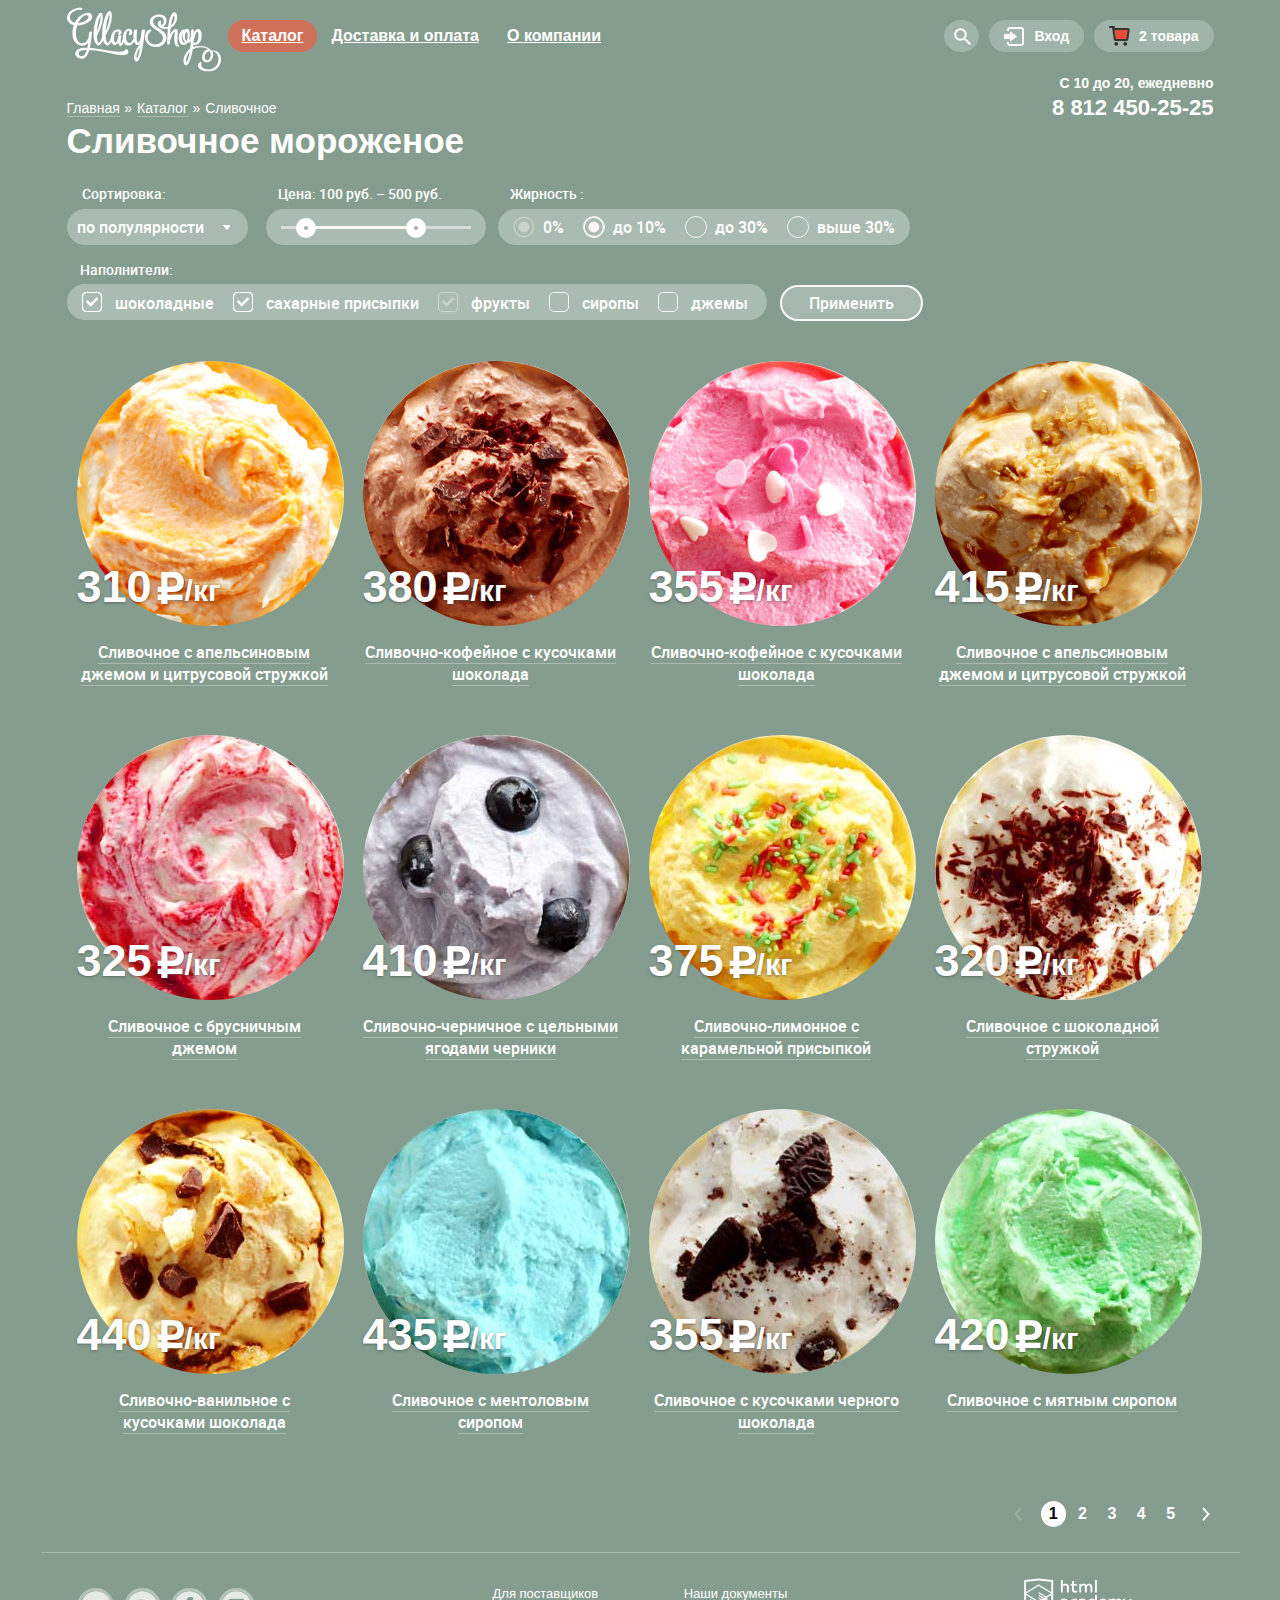
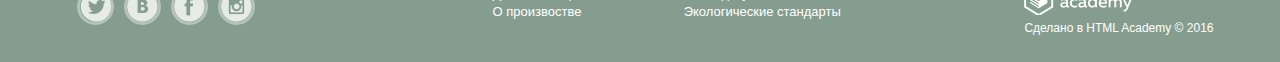
==== catalog.html @ aba74240 "123" ====
<!DOCTYPE html>
<html lang="ru">

<head>
    <meta charset="UTF-8">
    <title>Gllacy-catalog</title>
    <link rel="stylesheet" href="css/fonts.css">
    <link rel="stylesheet" href="css/normalize.css">
    <link href="css/style.css" rel="stylesheet">
</head>

<body class="inner-page">
    <header class="header-top">
        <div class="container clearfix">
            <nav class="navigation">
                <a href="index.html" class="nav-logo
"><img class="logo-img" src="img/main-logo.svg" width="160" height="55" alt="Лого"></a>
                <ul class="menu">
                    <li class="menu-item active"><a>Каталог</a>
                        <ul class="sub-menu">
                            <li><a href="#">Новинки</a></li>
                            <li class="creamy-active"><a href="#">Сливочное</a></li>
                            <li><a href="#">Щербеты</a></li>
                            <li><a href="#">Фруктовый лед</a></li>
                            <li><a href="#">Мелорин</a></li>
                        </ul>
                    </li>
                    <li class="menu-item"><a href="#">Доставка и оплата</a></li>
                    <li class="menu-item"><a href="#">О компании</a></li>
                </ul>
            </nav>
            <div class="site-actions">
                <div class="search">
                    <a href="#"></a>
                    <div class="search-wrapper">
                        <form action="#" method="post">
                            <input type="search" name="search" placeholder="Что ищем?">
                        </form>
                    </div>
                </div>
                <div class="user-block">
                    <a href="#">Вход</a>
                    <div class="user-wrapper clearfix">
                        <form action="#" method="post">
                            <input type="email" name="email" placeholder="Электронная почта">
                            <input type="password" name="password" placeholder="Пароль">
                            <button type="submit" class="btn btn-user">Войти</button>
                            <ul class="user-items">
                                <li class="user-item"><a href="#">Забыли пароль?</a></li>
                                <li class="user-item"><a href="#">Новая регистрация</a></li>
                            </ul>
                        </form>
                    </div>
                </div>
                <div class="basket">
                    <a href="#">2 товара</a>
                    <div class="basket-form clearfix">
                        <div class="basket-form-top">
                            <table>
                                <tr>
                                    <td class="column-close close-icon">
                                        <a href="#">
                                        </a>
                                    </td>
                                    <td class="column-img">
                                        <img src="img/mini-pic-ice-1.png" width="33" height="33" alt="Здесь фото товара">
                                    </td>
                                    <td class="column-text">
                                        Пломбир с апельсиновым джемом
                                    </td>
                                    <td class="column-weight">
                                        1,5 кг х <span>200 руб.</span>
                                    </td>
                                    <td class="column-price">
                                        300
                                    </td>
                                </tr>
                                <tr>
                                    <td class="column-close close-icon-strawberry">
                                        <a href="# "></a>
                                    </td>
                                    <td class="column-img column-img-strawberry ">
                                        <img src="img/mini-pic-ice-2.png " width="33 " height="33 " alt="Здесь фото товара ">
                                    </td>
                                    <td class="column-text column-text-strawberry ">
                                        Клубничный пломбир с присыпкой
                                        <br>из белого шоколада
                                    </td>
                                    <td class="column-weight column-weight-strawberry ">
                                        1,5 кг х <span>300 руб.</span>
                                    </td>
                                    <td class="column-price column-price-strawberry ">
                                        450
                                    </td>
                                </tr>
                            </table>
                        </div>
                        <div class="basket-form-bottom ">
                            <div class="basket-form-sum">Итого: 750 руб.</div>
                            <a class="btn btn-basket " href="# ">Оформить заказ</a>
                        </div>
                    </div>
                </div>
            </div>
        </div>
    </header>
    <div class="header-bottom ">
        <div class="container clearfix ">
            <div class="site-info ">
                <div class="work-time ">С 10 до 20, ежедневно</div>
                <div class="phone ">8 812 450-25-25</div>
            </div>
            <ul class="breadcrumbs ">
                <li><a href="index.html">Главная</a></li>
                <li><a href="# ">Каталог</a></li>
                <li class="active ">Сливочное</li>
            </ul>
        </div>
    </div>
    <main class="container clearfix">
        <div class="page-title">
            <h1>Сливочное мороженое</h1>
        </div>
        <div class="filters">
            <form action="# " method="post" class="clearfix">
                <div class="form-top">
                    <div class="select">
                        <div class="select-title">Сортировка:</div>
                        <br/>
                        <select id="select">
                            <option value="popular">по полулярности</option>
                            <option value="cheap">сначала недорогие</option>
                            <option value="expensive">сначала дорогие</option>
                            <option value="fatness">по жирности</option>
                        </select>
                    </div>
                    <div class="range">
                        <div class="range-title">Цена: 100 руб. – 500 руб.</div>
                        <div class="range-filter">
                            <div class="range-controls">
                                <div class="scale">
                                    <div style="margin-left:25px;width:117px; " class="bar"></div>
                                </div>
                                <div class="toggle min-toggle"></div>
                                <div class="toggle max-toggle"></div>
                            </div>
                        </div>
                    </div>
                    <div class="radio">
                        <div class="radio-title">Жирность :</div>
                        <ul class="radio-items">
                            <li>
                                <input type="radio" id="0" name="filter" disabled>
                                <label for="0">0%</label>
                            </li>
                            <li>
                                <input type="radio" id="10" name="filter" checked>
                                <label for="10">до 10%</label>
                            </li>
                            <li>
                                <input type="radio" id="30" name="filter">
                                <label for="30">до 30%</label>
                            </li>
                            <li>
                                <input type="radio" id="more" name="filter">
                                <label for="more">выше 30%</label>
                            </li>
                        </ul>
                    </div>
                </div>
                <div class="form-bottom">
                    <div class="checkbox">
                        <div class="checkbox-title">Наполнители:</div>
                        <ul class="checkbox-items">
                            <li>
                                <input type="checkbox" id="chock" checked>
                                <label for="chock"> шоколадные</label>
                            </li>
                            <li>
                                <input type="checkbox" id="sugar" checked>
                                <label for="sugar">сахарные присыпки</label>
                            </li>
                            <li>
                                <input type="checkbox" id="fruit" disabled>
                                <label for="fruit">фрукты</label>
                            </li>
                            <li>
                                <input type="checkbox" id="syrups">
                                <label for="syrups">сиропы</label>
                            </li>
                            <li>
                                <input type="checkbox" id="jam">
                                <label for="jam">джемы</label>
                            </li>
                        </ul>
                    </div>
                    <div class="button ">
                        <button class="btn btn-new " type="submit " value="Применить ">Применить</button>
                    </div>
                </div>
            </form>
        </div>
        <section class="products clearfix ">
            <article class="products-item ">
                <div class="product-img ">
                    <a href="# " class="product-link "><img src="img/orange-cream.jpg " width="267 " height="267 " alt="Картинка товара "></a>
                </div>
                <div class="product-price ">
                    310<span class="product-icon "></span><span class="weight ">/кг</span>
                </div>
                <div class="product-title ">
                    <a href="# " class="product-title-link ">Сливочное с апельсиновым джемом и цитрусовой стружкой</a>
                </div>
                <div class="product-btn ">
                    <a class="btn btn-view " href="# ">Быстрый просмотр</a>
                </div>
            </article>
            <article class="products-item ">
                <div class="product-img ">
                    <a href="# " class="product-link "><img src="img/coffee-cream.jpg " width="267 " height="267 " alt="Картинка товара "></a>
                </div>
                <div class="product-price ">
                    380<span class="product-icon "></span><span class="weight ">/кг</span>
                </div>
                <div class="product-title ">
                    <a href="# " class="product-title-link ">Сливочно-кофейное с кусочками шоколада</a>
                </div>
                <div class="product-btn ">
                    <a class="btn btn-view " href="# ">Быстрый просмотр</a>
                </div>
            </article>
            <article class="products-item ">
                <div class="product-img ">
                    <a href="# " class="product-link "><img src="img/strawberry-сream.jpg " width="267 " height="267 " alt="Картинка товара "></a>
                </div>
                <div class="product-price ">
                    355<span class="product-icon "></span><span class="weight ">/кг</span>
                </div>
                <div class="product-title ">
                    <a href="# " class="product-title-link ">Сливочно-кофейное с кусочками шоколада</a>
                </div>
                <div class="product-btn ">
                    <a class="btn btn-view " href="# ">Быстрый просмотр</a>
                </div>
            </article>
            <article class="products-item ">
                <div class="product-img ">
                    <a href="# " class="product-link "><img src="img/caramel-cream.jpg " width="267 " height="267 " alt="Картинка товара "></a>
                </div>
                <div class="product-price ">
                    415<span class="product-icon "></span><span class="weight ">/кг</span>
                </div>
                <div class="product-title ">
                    <a href="# " class="product-title-link ">Сливочное с апельсиновым джемом и цитрусовой стружкой</a>
                </div>
                <div class="product-btn ">
                    <a class="btn btn-view " href="# ">Быстрый просмотр</a>
                </div>
            </article>
            <article class="products-item ">
                <div class="product-img ">
                    <a href="# " class="product-link "><img src="img/jam-cream.jpg " width="267 " height="267 " alt="Картинка товара "></a>
                </div>
                <div class="product-price ">
                    325<span class="product-icon "></span><span class="weight ">/кг</span>
                </div>
                <div class="product-title ">
                    <a href="# " class="product-title-link ">Сливочное с брусничным джемом</a>
                </div>
                <div class="product-btn ">
                    <a class="btn btn-view " href="# ">Быстрый просмотр</a>
                </div>
            </article>
            <article class="products-item ">
                <div class="product-img ">
                    <a href="# " class="product-link "><img src="img/bilberry-cream.jpg " width="267 " height="267 " alt="Картинка товара "></a>
                </div>
                <div class="product-price ">
                    410<span class="product-icon "></span><span class="weight ">/кг</span>
                </div>
                <div class="product-title ">
                    <a href="# " class="product-title-link ">Сливочно-черничное с цельными ягодами черники</a>
                </div>
                <div class="product-btn ">
                    <a class="btn btn-view " href="# ">Быстрый просмотр</a>
                </div>
            </article>
            <article class="products-item ">
                <div class="product-img ">
                    <a href="# " class="product-link "><img src="img/lemon-cream.jpg " width="267 " height="267 " alt="Картинка товара "></a>
                </div>
                <div class="product-price ">
                    375<span class="product-icon "></span><span class="weight ">/кг</span>
                </div>
                <div class="product-title ">
                    <a href="# " class="product-title-link ">Сливочно-лимонное с карамельной присыпкой</a>
                </div>
                <div class="product-btn ">
                    <a class="btn btn-view " href="# ">Быстрый просмотр</a>
                </div>
            </article>
            <article class="products-item ">
                <div class="product-img ">
                    <a href="# " class="product-link "><img src="img/chocolate-cream.jpg " width="267 " height="267 " alt="Картинка товара "></a>
                </div>
                <div class="product-price ">
                    320<span class="product-icon "></span><span class="weight ">/кг</span>
                </div>
                <div class="product-title ">
                    <a href="# " class="product-title-link ">Сливочное с шоколадной стружкой</a>
                </div>
                <div class="product-btn ">
                    <a class="btn btn-view " href="# ">Быстрый просмотр</a>
                </div>
            </article>
            <article class="products-item ">
                <div class="product-img ">
                    <a href="# " class="product-link "><img src="img/vanilla-cream.jpg " width="267 " height="267 " alt="Картинка товара "></a>
                </div>
                <div class="product-price ">
                    440<span class="product-icon "></span><span class="weight ">/кг</span>
                </div>
                <div class="product-title ">
                    <a href="# " class="product-title-link ">Сливочно-ванильное с кусочками шоколада</a>
                </div>
                <div class="product-btn ">
                    <a class="btn btn-view " href="# ">Быстрый просмотр</a>
                </div>
            </article>
            <article class="products-item ">
                <div class="product-img ">
                    <a href="# " class="product-link "><img src="img/mentol-cream.jpg " width="267 " height="267 " alt="Картинка товара "></a>
                </div>
                <div class="product-price ">
                    435<span class="product-icon "></span><span class="weight ">/кг</span>
                </div>
                <div class="product-title ">
                    <a href="# " class="product-title-link ">Сливочное с ментоловым сиропом</a>
                </div>
                <div class="product-btn ">
                    <a class="btn btn-view " href="# ">Быстрый просмотр</a>
                </div>
            </article>
            <article class="products-item ">
                <div class="product-img ">
                    <a href="# " class="product-link "><img src="img/creamy-chock-cream.jpg " width="267 " height="267 " alt="Картинка товара "></a>
                </div>
                <div class="product-price ">
                    355<span class="product-icon "></span><span class="weight ">/кг</span>
                </div>
                <div class="product-title ">
                    <a href="# " class="product-title-link ">Сливочное с кусочками черного шоколада</a>
                </div>
                <div class="product-btn ">
                    <a class="btn btn-view " href="# ">Быстрый просмотр</a>
                </div>
            </article>
            <article class="products-item ">
                <div class="product-img ">
                    <a href="# " class="product-link "><img src="img/syrup-cream.jpg " width="267 " height="267 " alt="Картинка товара "></a>
                </div>
                <div class="product-price ">
                    420<span class="product-icon "></span><span class="weight ">/кг</span>
                </div>
                <div class="product-title ">
                    <a href="# " class="product-title-link ">Сливочное с мятным сиропом</a>
                </div>
                <div class="product-btn ">
                    <a class="btn btn-view " href="# ">Быстрый просмотр</a>
                </div>
            </article>
        </section>
        <div class="paginator ">
            <ul class="pagination ">
                <li>
                    <a href="#" class="prev" disabled>
                        <</a>
                </li>
                <li><a class="active " href="#">1</a></li>
                <li><a href="#">2</a></li>
                <li><a href="#">3</a></li>
                <li><a href="#">4</a></li>
                <li><a href="#">5</a></li>
                <li class="forward">
                    <a href="# " class="next">></a>
                </li>
            </ul>
        </div>
    </main>
    <footer class="main-footer ">
        <div class="container clearfix ">
            <section class="footer-social ">
                <a class="social-btn social-btn-tw " href="# "></a>
                <a class="social-btn social-btn-vk " href="# "></a>
                <a class="social-btn social-btn-fb " href="# "></a>
                <a class="social-btn social-btn-inst " href="# "></a>
            </section>
            <section class="info">
                <ul class="footer-menu ">
                    <li>
                        <a href="#" class="heart-icon">Для поставщиков</a>
                    </li>
                    <li>
                        <a href="#">О произвостве</a>
                    </li>
                    <li>
                        <a href="#">Наши документы</a>
                    </li>
                    <li>
                        <a href="#">Экологические стандарты</a>
                    </li>
                </ul>
            </section>
            <section class="footer-copyright ">
                <div class="footer-logo ">
                    <img class="footer-logo-img " src="img/html-logo.png " width="108 " height="37 " alt="Лого " />
                </div>
                <div class="copyright">
                    Сделано в HTML Academy &copy; 2016
                </div>
            </section>
        </div>
        </section>
    </footer>
</body>

</html>
---- css/fonts.css ----
/* Generated by Font Squirrel (https://www.fontsquirrel.com) on May 10, 2016 */

@font-face {
    font-family: 'robotoblack';
    src: url('../fonts/roboto-black-webfont.woff2') format('woff2'), url('../fonts/roboto-black-webfont.woff') format('woff');
    font-weight: normal;
    font-style: normal;
}

@font-face {
    font-family: 'robotoblack_italic';
    src: url('../fonts/roboto-blackitalic-webfont.woff2') format('woff2'), url('../fonts/roboto-blackitalic-webfont.woff') format('woff');
    font-weight: normal;
    font-style: normal;
}

@font-face {
    font-family: 'robotobold';
    src: url('../fonts/roboto-bold-webfont.woff2') format('woff2'), url('../fonts/roboto-bold-webfont.woff') format('woff');
    font-weight: normal;
    font-style: normal;
}

@font-face {
    font-family: 'robotobold_italic';
    src: url('../fonts/roboto-bolditalic-webfont.woff2') format('woff2'), url('../fonts/roboto-bolditalic-webfont.woff') format('woff');
    font-weight: normal;
    font-style: normal;
}

@font-face {
    font-family: 'robotoitalic';
    src: url('../fonts/roboto-italic-webfont.woff2') format('woff2'), url('../fonts/roboto-italic-webfont.woff') format('woff');
    font-weight: normal;
    font-style: normal;
}

@font-face {
    font-family: 'robotolight';
    src: url('../fonts/roboto-light-webfont.woff2') format('woff2'), url('../fonts/roboto-light-webfont.woff') format('woff');
    font-weight: normal;
    font-style: normal;
}

@font-face {
    font-family: 'robotolight_italic';
    src: url('../fonts/roboto-lightitalic-webfont.woff2') format('woff2'), url('../fonts/roboto-lightitalic-webfont.woff') format('woff');
    font-weight: normal;
    font-style: normal;
}

@font-face {
    font-family: 'robotomedium';
    src: url('../fonts/roboto-medium-webfont.woff2') format('woff2'), url('../fonts/roboto-medium-webfont.woff') format('woff');
    font-weight: normal;
    font-style: normal;
}

@font-face {
    font-family: 'robotomedium_italic';
    src: url('../fonts/roboto-mediumitalic-webfont.woff2') format('woff2'), url('../fonts/roboto-mediumitalic-webfont.woff') format('woff');
    font-weight: normal;
    font-style: normal;
}

@font-face {
    font-family: 'robotoregular';
    src: url('../fonts/roboto-regular-webfont.woff2') format('woff2'), url('../fonts/roboto-regular-webfont.woff') format('woff');
    font-weight: normal;
    font-style: normal;
}

@font-face {
    font-family: 'robotothin';
    src: url('../fonts/roboto-thin-webfont.woff2') format('woff2'), url('../fonts/roboto-thin-webfont.woff') format('woff');
    font-weight: normal;
    font-style: normal;
}

@font-face {
    font-family: 'robotothin_italic';
    src: url('../fonts/roboto-thinitalic-webfont.woff2') format('woff2'), url('../fonts/roboto-thinitalic-webfont.woff') format('woff');
    font-weight: normal;
    font-style: normal;
}
---- css/style.css ----
body {
    font-family: "Roboto", "Arial", sans-serif;
    min-width: 1200px;
    color: #ffffff;
    width: 100%;
    height: 100%;
}

body > input[type="radio"] {
    display: none;
}

.inner-page {
    background: #849d8f url("../img/bg-1.jpg");
    color: #ffffff;
}

html {
    width: 100%;
    height: 100%;
}

.site-wrapper {
    min-width: 940px;
    background-color: #849d8f;
    background-image: url("../img/ice cream-1-bg.png");
    background-repeat: no-repeat;
    background-position: top center;
    -webkit-transition: background-image 0.5s ease, background-color 0.5s ease;
    transition: background-image 0.5s ease, background-color 0.5s ease;
}

.site-wrapper:before,
.site-wrapper:after {
    content: "";
    visibility: hidden;
}

.site-wrapper:before,
.site-wrapper:after {
    background-image: url("../img/ice cream-1-bg.png");
}

.site-wrapper:after {
    background-image: url("../img/ice cream-2-bg.png");
}

img {
    max-width: 100%;
    height: auto;
}

ul {
    padding: 0;
    margin: 0;
}

p {
    padding: 0px;
    margin: 0px;
}

li {
    list-style: none;
}

a {
    text-decoration: none;
    color: #ffffff;
}

a:hover {
    color: #ffbc9e;
}

.clearfix::after {
    content: "";
    display: table;
    clear: both;
}

.container {
    width: 1147px;
    padding: 0 26px;
    margin: 0 auto;
}

.inner-page .main-footer .container {
    border-top: 1px solid #a9bbb1;
}


/*Sprite*/

.sprite {
    background-image: url("../img/sprite/sprite.png");
    background-repeat: no-repeat;
    display: block;
}

.sprite-basket-goods-icon {
    width: 21px;
    height: 20px;
    background-position: -10px -10px;
}

.sprite-basket-hover-icon {
    width: 21px;
    height: 20px;
    background-position: -10px -50px;
}

.sprite-basket-icon {
    width: 21px;
    height: 20px;
    background-position: -10px -90px;
}

.sprite-check-active {
    width: 20px;
    height: 20px;
    background-position: -10px -130px;
}

.sprite-check-disabled {
    width: 20px;
    height: 20px;
    background-position: -10px -170px;
}

.sprite-check-hover-active {
    width: 20px;
    height: 20px;
    background-position: -10px -210px;
}

.sprite-search-hover-icon {
    width: 17px;
    height: 17px;
    background-position: -10px -472px;
}

.sprite-search-icon {
    width: 17px;
    height: 17px;
    background-position: -10px -509px;
}

.sprite-sprite {
    width: 61px;
    height: 937px;
    background-position: -10px -546px;
}

.sprite-user-hover-icon {
    width: 20px;
    height: 19px;
    background-position: -10px -1605px;
}

.sprite-user-icon {
    width: 20px;
    height: 19px;
    background-position: -10px -1644px;
}

.sprite-x-icon {
    width: 10px;
    height: 10px;
    background-position: -10px -1734px;
}

.sprite {
    background-image: url("../img/sprite/sprite-social.png");
    background-repeat: no-repeat;
    display: block;
}

.sprite-fb-icon {
    width: 31px;
    height: 31px;
    background-position: -10px -10px;
}

.sprite-inst-icon {
    width: 31px;
    height: 31px;
    background-position: -10px -61px;
}

.sprite-tw-icon {
    width: 31px;
    height: 31px;
    background-position: -10px -112px;
}

.sprite-vk-icon {
    width: 31px;
    height: 31px;
    background-position: -10px -163px;
}

.sprite {
    background-image: url("../img/sprite/sprite-radio.png");
    background-repeat: no-repeat;
    display: block;
}

.sprite-radio-active {
    width: 21px;
    height: 22px;
    background-position: -10px -10px;
}

.sprite-radio-disabled {
    width: 21px;
    height: 22px;
    background-position: -51px -10px;
}

.sprite-radio-hover-active {
    width: 21px;
    height: 22px;
    background-position: -10px -52px;
}


/*End of Sprite*/


/*  Header   */

.header-top {
    min-height: 75px;
}

.logo-img {
    display: inline-block;
    vertical-align: top;
    width: 154px;
    height: 65px;
    padding-top: 7px;
    float: left;
    margin-right: 7px;
}

.navigation {
    width: 850px;
    float: left;
    font-size: 16px;
    font-weight: 700;
}

.menu {
    margin: 0;
    padding: 0;
    font-size: 0;
    margin-top: 20px;
}

.menu>li {
    position: relative;
    display: inline-block;
    vertical-align: top;
    padding-bottom: 5px;
}

.menu>li>a {
    display: inline-block;
    vertical-align: top;
    padding: 7px 14px;
    font-size: 16px;
    line-height: 18px;
    text-decoration: underline;
}

.menu>li:hover>a {
    color: #333333;
    background: #f7f6f3;
    border-radius: 30px;
    text-decoration: none;
}

.menu>li>a:active {
    box-shadow: inset 0px 2px 1px 0px #696969;
}

.inner-page .menu a.nav-logo {
    padding: 0px 0px;
}

.inner-page .menu>.active>a {
    background: #d07058;
    border-radius: 30px;
}

.inner-page .navigation li.active {
    padding-bottom: 5px;
}

.sub-menu>li.creamy-active>a {
    background: #d07058;
}

.sub-menu {
    position: absolute;
    margin: 0;
    padding: 0;
    font-size: 0;
    left: 0;
    top: 100%;
    width: 145px;
    background: #fff;
    border-radius: 5px;
    z-index: 10;
    display: none;
    box-shadow: 0px 20px 20px 0px rgba(0, 0, 0, 0.4);
    overflow: hidden;
}

.sub-menu a {
    display: block;
    font-size: 14px;
    line-height: 16px;
    color: #373737;
    font-weight: 400;
    padding: 8px 0px;
    padding-left: 20px;
    text-decoration: none;
    position: relative;
}

.menu li:hover .sub-menu {
    display: block;
}

.sub-menu>li:hover a {
    display: block;
    background: #fbded8;
    color: #373737;
}

.sub-menu>li:active a {
    background: #f6b5a5;
    color: #373737;
}

.sub-menu li:first-of-type a {
    font-weight: 700;
}

.sub-menu li:first-of-type a::after {
    content: "";
    position: absolute;
    left: 6px;
    width: 90%;
    bottom: 0;
    height: 1px;
    background: #d1d0ce;
}

.site-actions {
    max-width: 300px;
    float: right;
    margin-top: 20px;
    margin-bottom: 10px;
    font-size: 0px;
    font-weight: 700;
}

.search,
.user-block,
.basket {
    position: relative;
    display: inline-block;
    vertical-align: top;
    font-size: 14px;
    line-height: 16px;
    padding-bottom: 5px;
}

.search,
.user-block,
.basket {
    position: relative;
    display: inline-block;
    vertical-align: top;
    font-size: 14px;
    line-height: 16px;
}

.search {
    padding-bottom: 5px;
}

.search a {
    display: block;
    width: 35px;
    height: 32px;
    border-radius: 50%;
    margin-right: 10px;
    background: #a1b4a9;
}

.search a:hover {
    background: #f8f7f4;
}

.search::before {
    position: absolute;
    content: "";
    left: 10px;
    bottom: 12px;
    width: 17px;
    height: 17px;
    background-image: url(../img/sprite/sprite.png);
    background-repeat: no-repeat;
    background-position: -10px -509px;
}

.search a:hover::before {
    position: absolute;
    content: "";
    left: 10px;
    bottom: 12px;
    width: 17px;
    height: 17px;
    background-image: url(../img/sprite/sprite.png);
    background-repeat: no-repeat;
    background-position: -10px -472px;
}

.search:hover .search-wrapper {
    display: block;
}

.search-wrapper {
    display: none;
    position: absolute;
    right: 5px;
    top: 100%;
    width: 325px;
    padding: 20px 15px;
    background: #f8f7f4;
    border-radius: 10px;
    box-shadow: 0px 20px 20px 0px rgba(0, 0, 0, 0.4);
    z-index: 10;
}

.search-wrapper input[type="search"] {
    width: 100%;
    border-radius: 5px;
    border: 1px solid #d3d3d2;
    font-family: "Roboto", "Arial", sans-serif;
    outline: none;
}

.search-wrapper input[placeholder="Что ищем?"] {
    font-size: 14px;
    line-height: 24px;
    color: #999999;
    padding: 10px 10px;
}

.user-block {
    padding-bottom: 5px;
}

.user-block>a {
    display: block;
    padding-top: 8px;
    padding-bottom: 8px;
    border-radius: 30px;
    padding-left: 45px;
    padding-right: 15px;
    margin-right: 10px;
    background: #a1b4a9;
}

.user-block>a:hover {
    color: #373737;
    background: #f8f7f4;
}

.user-block::before {
    position: absolute;
    left: 15px;
    bottom: 11px;
    content: "";
    width: 20px;
    height: 19px;
    background-image: url(../img/sprite/sprite.png);
    background-position: -10px -1644px;
}

.user-block>a:hover::before {
    position: absolute;
    left: 15px;
    bottom: 11px;
    content: "";
    width: 20px;
    height: 19px;
    background-image: url(../img/sprite/sprite.png);
    background-position: -10px -1605px;
}

.user-block:hover .user-wrapper {
    display: block;
}

.user-wrapper {
    display: none;
    position: absolute;
    right: 5px;
    top: 100%;
    width: 245px;
    padding: 20px 15px;
    background: #f8f7f4;
    border-radius: 10px;
    box-shadow: 0px 20px 20px 0px rgba(0, 0, 0, 0.4);
    z-index: 10;
}

.user-wrapper input[type="email"],
input[type="password"] {
    width: 240px;
    border-radius: 5px;
    margin-bottom: 20px;
    border: 1px solid #d3d3d2;
    font-family: "Roboto", "Arial", sans-serif;
    outline: none;
}

.user-wrapper input[type="email"]:focus,
input[type="password"]:focus {
    border: 1px solid #8fbdec;
    outline: none;
}

input[placeholder="Электронная почта"],
input[placeholder="Пароль"] {
    font-size: 14px;
    line-height: 24px;
    color: #999999;
    padding: 10px 10px;
    box-sizing: border-box;
}

.user-wrapper a {
    display: inline-block;
    text-align: center;
    vertical-align: top;
    padding: 0;
    margin: 0;
    margin-bottom: 8px;
    font-size: 13px;
    background: #f8f7f4;
    color: #323232;
    text-decoration: underline;
}

.user-wrapper a:hover {
    color: #ffbc9e;
}

.inner-page .basket {
    position: relative;
    padding-bottom: 5px;
}

.basket>a {
    display: block;
    padding-top: 8px;
    padding-bottom: 8px;
    border-radius: 30px;
    padding-left: 45px;
    padding-right: 30px;
    background: #a1b4a9;
}

.inner-page .basket>a {
    padding-right: 15px;
}

.basket>a:hover {
    color: #373737;
    background: #f8f7f4;
}

.basket>a:before {
    position: absolute;
    left: 15px;
    bottom: 11px;
    content: "";
    width: 21px;
    height: 20px;
    background-image: url(../img/sprite/sprite.png);
    background-position: -10px -90px;
}

.inner-page .basket>a:before {
    position: absolute;
    left: 15px;
    bottom: 11px;
    content: "";
    width: 21px;
    height: 20px;
    background-image: url(../img/sprite/sprite.png);
    background-position: -10px -10px;
}

.basket>a:hover::before {
    position: absolute;
    left: 15px;
    bottom: 11px;
    content: "";
    width: 21px;
    height: 20px;
    background-image: url(../img/sprite/sprite.png);
    background-position: -10px -50px;
}

.inner-page>.basket:hover::before {
    position: absolute;
    left: 15px;
    bottom: 11px;
    content: "";
    width: 21px;
    height: 20px;
    background-image: url(../img/sprite/sprite.png);
    background-position: -10px -10px;
}

.inner-page .basket:hover .basket-form {
    display: block;
}

.inner-page .basket-form {
    position: absolute;
    right: 5px;
    top: 100%;
    display: none;
    padding-top: 20px;
    padding-bottom: 20px;
    padding-left: 15px;
    padding-right: 15px;
    color: #323232;
    background: #f8f7f4;
    border-radius: 10px;
    box-shadow: 0px 20px 20px 0px rgba(0, 0, 0, 0.4);
    z-index: 10;
}

.basket-form-top {
    width: 535px;
    margin-bottom: 15px;
    border-bottom: 1px solid #cacac7;
}

table {
    width: 535px;
    height: 110px;
    font-size: 13px;
    line-height: 16px;
    font-weight: 400;
    border-collapse: collapse;
    color: #323232;
    border-bottom: 1px solid #cacac7;
}

td {
    vertical-align: center;
}

.column-close {
    width: 20px;
    position: relative;
}

.close-icon::before {
    content: "";
    position: absolute;
    top: 20px;
    left: 0px;
    width: 10px;
    height: 10px;
    background-image: url("../img/sprite/sprite.png");
    background-repeat: no-repeat;
    background-position: -10px -1734px;
    cursor: pointer;
}

.close-icon-strawberry::before {
    content: "";
    position: absolute;
    top: 10px;
    left: 0px;
    width: 10px;
    height: 10px;
    background-image: url("../img/sprite/sprite.png");
    background-repeat: no-repeat;
    background-position: -10px -1734px;
    cursor: pointer;
}

.column-img {
    text-align: center;
}

.column-img-strawberry {
    width: 33px;
    vertical-align: top;
}

.column-text {
    width: 260px;
    padding-left: 10px;
}

.column-text-strawberry {
    padding-bottom: 5px;
}

.column-weight {
    width: 120px;
    text-align: left;
}

.column-weight span {
    color: #999999;
}

.column-weight-strawberry {
    padding-bottom: 20px;
}

.column-price {
    width: 70px;
    text-align: center;
}

.column-price-strawberry {
    padding-bottom: 20px;
}

.basket-form-sum {
    float: right;
    margin-bottom: 15px;
}

.site-info {
    min-height: 40px;
    max-width: 270px;
    font-weight: 700;
    float: right;
}

.work-time {
    float: right;
    font-size: 14px;
    line-height: 16px;
    margin-bottom: 5px;
}

.phone {
    font-size: 22px;
    line-height: 24px;
    float: right;
}


/*  End of Header   */


/*   Slider    */

.slider {
    position: relative;
    padding-top: 270px;
    text-align: center;
    color: #ffffff;
    margin-bottom: 40px;
}

.slide-title {
    font-family: "Robotoblack", "Arial", sans-serif;
    width: 700px;
    margin: 0 auto;
    margin-bottom: 30px;
    font-weight: 800;
    font-size: 60px;
    line-height: 61px;
}

.slide-btn {
    display: inline-block;
    padding: 12px 50px;
    font-weight: 600;
    font-size: 31px;
    line-height: 41px;
    vertical-align: top;
    color: #ffffff;
    text-decoration: none;
    text-shadow: 0 2px 5px rgba(160, 32, 11, 0.76);
    background: #f26843;
    background: -webkit-linear-gradient(top, #f26843 0%, #e74a35 100%);
    background: linear-gradient(to bottom, #f26843 0%, #e74a35 100%);
    border-radius: 100px;
    box-shadow: 0 2px 2px rgba(172, 16, 0, 0.64);
}

.slide-btn:hover {
    color: #ffffff;
    background: -webkit-linear-gradient(top, #f58669 0%, #ec6f5e 100%);
    background: linear-gradient(to bottom, #f58669 0%, #ec6f5e 100%);
    box-shadow: 0 2px 2px rgba(172, 16, 0, 1);
}

.slide-btn:active {
    background: -webkit-linear-gradient(top, #d84732 0%, #e1613e 100%);
    background: linear-gradient(to bottom, #d84732 0%, #e1613e 100%);
    box-shadow: inset 0 2px 2px rgba(172, 16, 0, 1);
}

.slider-controls label {
    display: inline-block;
    width: 17px;
    height: 17px;
    margin-right: 8px;
    vertical-align: top;
    background-color: transparent;
    border: 2px solid #ffffff;
    border-radius: 50%;
    cursor: pointer;
}

.slider-controls label:hover {
    background: #b2c1b7;
}

.slider-controls {
    position: absolute;
    bottom: 25px;
    left: 0;
    z-index: 20;
    font-size: 0;
}

.slide {
    display: none;
}

#btn-1:checked ~ .site-wrapper #slide1,
#btn-2:checked ~ .site-wrapper #slide2,
#btn-3:checked ~ .site-wrapper #slide3 {
    display: block;
}

#btn-1:checked ~ .site-wrapper label[for="btn-1"],
#btn-2:checked ~ .site-wrapper label[for="btn-2"],
#btn-3:checked ~ .site-wrapper label[for="btn-3"] {
    background-color: #ffffff;
}

#btn-1:checked ~ .site-wrapper {
    background-color: #849d8f;
    background-image: url("../img/ice cream-3-bg.png");
}

#btn-2:checked ~ .site-wrapper {
    background-color: #8996a6;
    background-image: url("../img/ice cream-2-bg.png");
}

#btn-3:checked ~ .site-wrapper {
    background-color: #9d8b84;
    background-image: url("../img/ice cream-1-bg.png");
}


/*   Slider    */


/*   Btn   */

.btn {
    display: inline-block;
    vertical-align: top;
    font-weight: 700;
    background: -webkit-linear-gradient(top, #f26843 0%, #e74a35 100%);
    background: linear-gradient(to bottom, #f26843 0%, #e74a35 100%);
    border-radius: 30px;
    box-shadow: 0px 2px 2px 0px #ac1000;
    outline: none;
    border: none;
    cursor: pointer;
}

.btn:hover {
    background: #f17d64;
    color: #ffffff;
    box-shadow: 0px 1px 2px 0px #ac1000;
}

.btn:active {
    background: -webkit-linear-gradient(top, #e74a35 0%, #f26843 100%);
    background: linear-gradient(to bottom, #e74a35 0%, #f26843 100%);
    color: #ffffff;
    box-shadow: inset 0px 2px 2px 0px #942718;
}

.btn-new {
    padding: 8px 27px;
    font-size: 16px;
    line-height: 16px;
    font-weight: 500;
    background: #a6b7ad;
    color: #fcfcfc;
    border: 2px solid #f9f9f9;
    box-shadow: none;
}

.btn-new:hover {
    background: #fbfcfb;
    color: #353535;
    border-color: #fbfcfb;
    box-shadow: none;
}

.btn-new:active {
    padding: 10px 27px;
    background: #eaeaea;
    color: #353535;
    border: none;
    box-shadow: inset 0px 2px 0px 1px #696969;
}

.button {
    display: inline-block;
    vertical-align: top;
    margin-top: 25px;
}

.btn-link {
    float: right;
    padding: 11px 23px;
    margin-right: 20px;
    font-size: 18px;
    line-height: 24px;
    text-align: center;
}

.btn-feedback {
    width: 250px;
    min-height: 44px;
    font-size: 18px;
    line-height: 45px;
    vertical-align: middle;
    text-align: center;
    margin-top: 20px;
    margin-bottom: 30px;
}

.btn-submit {
    font-size: 18px;
    line-height: 24px;
    padding: 10px 20px;
    border: none;
    color: #fff;
    position: relative;
}

.btn-user {
    padding: 10px 23px;
    font-size: 18px;
    line-height: 24px;
    color: #fefefe;
    float: left;
    margin-right: 15px;
}

.btn-basket {
    padding: 10px 15px;
    clear: both;
    float: right;
    font-size: 18px;
    line-height: 24px;
    font-weight: 700;
}

.btn-view {
    font-family: "Robotoregular", "Arial", sans-serif;
    display: inline-block;
    vertical-align: top;
    text-align: center;
    width: 80%;
    font-size: 18px;
    line-height: 24px;
    font-weight: 700;
    padding: 10px 15px;
    margin-bottom: 5px;
}


/*   End of Btn   */


/*  Content   */

.breadcrumbs {
    float: left;
    margin-top: 25px;
}

.breadcrumbs ul {
    margin: 0;
    padding: 0;
    font-size: 0;
}

.breadcrumbs li {
    display: inline-block;
    vertical-align: top;
    font-size: 14px;
    line-height: 16px;
}

.breadcrumbs li a {
    display: inline;
    border-bottom: 1px solid #a9bbb1;
}

.breadcrumbs li:last-child {
    margin-right: 0px;
}

.breadcrumbs li::before {
    content: "»";
    margin-right: 5px;
}

.breadcrumbs li:first-child:before {
    display: none;
}

.inner-page .page-title h1 {
    margin: 0;
    padding: 0;
    font-size: 35px;
    line-height: 41px;
    margin-bottom: 25px;
}


/* Filters of inner-page */

.filters {
    font-size: 0;
    margin-bottom: 30px;
    font-family: 'Robotomedium';
    font-weight: 500;
}

.select {
    display: inline-block;
    vertical-align: top;
    font-size: 16px;
    line-height: 18px;
}

.select-title {
    display: inline-block;
    vertical-align: top;
    margin-left: 15px;
    margin-bottom: 7px;
    font-size: 14px;
    line-height: 16px;
}

.form-top select {
    height: 36px;
    display: inline-block;
    vertical-align: top;
    text-align: left;
    padding-top: 6px;
    padding-bottom: 6px;
    padding-left: 10px;
    padding-right: 25px;
    margin-right: 18px;
    background: #a9bab0;
    border-radius: 30px;
    color: #ffffff;
    outline: none;
    border: none;
    -webkit-appearance: none;
    -moz-appearance: none;
    -ms-appearance: none;
    appearance: none;
    text-indent: 0.01px;
    background-image: url('../img/marker.png');
    background-position: 90% center;
    background-repeat: no-repeat;
}

.form-top select:hover {
    background: #ffffff;
    color: #323232;
    background-image: url('../img/marker-hover.png');
    background-position: 90% center;
    background-repeat: no-repeat;
}

.range-title {
    display: inline-block;
    vertical-align: top;
    font-size: 14px;
    line-height: 16px;
    margin-left: 12px;
    margin-bottom: 7px;
}

.range {
    display: inline-block;
    vertical-align: top;
    margin-right: 12px;
    font-size: 16px;
}

.range-filter {
    width: 220px;
    margin: auto;
}

.range-controls {
    position: relative;
    height: 36px;
    padding: 0 15px;
    background: #aabbb1;
    border-radius: 30px;
    overflow: hidden;
}

.scale {
    margin-top: 17px;
    height: 3px;
    background: #d7dcde;
}

.bar {
    height: 3px;
    width: 117px;
    background: #f8f7f4;
}

.toggle {
    position: absolute;
    top: 9px;
    left: 30px;
    width: 4px;
    height: 4px;
    border: 8px solid white;
    background: #ababab;
    cursor: pointer;
    border-radius: 50%;
}

.min-toggle {
    left: 30px;
}

.max-toggle {
    left: 140px;
}

.min-toggle:hover,
.max-toggle:hover {
    width: 5px;
    height: 5px;
}

.radio {
    display: inline-block;
    vertical-align: top;
    font-size: 16px;
}

.radio-title {
    font-size: 14px;
    line-height: 16px;
    margin-left: 12px;
    margin-bottom: 7px;
}

.radio-items li {
    display: inline-block;
    vertical-align: top;
}

.radio span {
    margin-top: 7px;
}

.radio-items {
    /*width: 385px;*/
    font-size: 16px;
    line-height: 18px;
    background: #aabbb1;
    padding-top: 9px;
    padding-bottom: 9px;
    padding-right: 15px;
    border-radius: 30px;
}

input[type="radio"],
input[type="checkbox"] {
    display: none;
}

input[type="radio"]+label {
    position: relative;
    cursor: pointer;
    line-height: 18px;
    padding-left: 45px;
}

input[type="radio"]+label::before {
    content: "";
    position: absolute;
    top: 0px;
    left: -10px;
    display: block;
    width: 20px;
    height: 20px;
    border: 1px solid #f7f6f3;
    border-radius: 50%;
    margin-left: 25px;
    overflow: hidden;
}

input[type="radio"]+label:hover::before {
    content: "";
    width: 18px;
    height: 18px;
    border: 2px solid #ffffff;
}

input[type="radio"]:checked+label::after {
    content: "";
    position: absolute;
    top: 0px;
    left: 15px;
    width: 21px;
    height: 22px;
    background-image: url(../img/sprite/sprite-radio.png);
    background-position: -10px -10px;
    background-repeat: no-repeat;
}

input[type="radio"]:disabled+label::before {
    content: "";
    position: absolute;
    top: 0px;
    left: -10px;
    display: block;
    width: 20px;
    height: 20px;
    border: 1px solid #b2c1b7;
    border-radius: 50%;
    margin-left: 25px;
    overflow: hidden;
}

input[type="radio"]:disabled+label::after {
    content: "";
    position: absolute;
    top: 0px;
    left: 15px;
    width: 21px;
    height: 22px;
    background-image: url(../img/sprite/sprite-radio.png);
    background-position: -51px -10px;
    background-repeat: no-repeat;
}

.form-top {
    margin-bottom: 15px;
}

.checkbox {
    display: inline-block;
    vertical-align: top;
}

.checkbox-title {
    display: inline-block;
    vertical-align: top;
    font-size: 14px;
    margin-left: 13px;
    margin-bottom: 5px;
}

.checkbox-items ul {
    margin: 0;
    padding: 0;
}

.checkbox-items li {
    display: inline-block;
    vertical-align: top;
    font-size: 16px;
}

.checkbox-items {
    height: 20px;
    width: 700px;
    font-size: 16px;
    background: #aabbb1;
    padding-top: 8px;
    padding-bottom: 8px;
    border-radius: 30px;
    margin-right: 13px;
}

input[type="checkbox"]+label {
    position: relative;
    cursor: pointer;
    line-height: 18px;
    padding-left: 48px;
}

input[type="checkbox"]+label::before {
    content: "";
    position: absolute;
    top: 0;
    left: -10px;
    display: block;
    width: 18px;
    height: 18px;
    border: 1px solid #f7f6f3;
    border-radius: 5px;
    margin-left: 25px;
}

input[type="checkbox"]+label:hover::before {
    width: 16px;
    height: 16px;
    content: "";
    border: 2px solid #ffffff;
}

input[type="checkbox"]:checked+label::after {
    content: "";
    position: absolute;
    top: 0px;
    left: 15px;
    width: 20px;
    height: 20px;
    background-image: url(../img/sprite/sprite.png);
    background-position: -10px -130px;
}

input[type="checkbox"]:disabled+label::before {
    content: "";
    position: absolute;
    top: 0px;
    left: -10px;
    display: block;
    width: 20px;
    height: 20px;
    border: 1px solid #b2c1b7;
    margin-left: 25px;
    overflow: hidden;
}

input[type="checkbox"]:disabled+label::after {
    content: "";
    position: absolute;
    top: 0px;
    left: 15px;
    width: 21px;
    height: 22px;
    background-image: url(../img/sprite/sprite.png);
    background-position: -10px -170px;
    background-repeat: no-repeat;
}


/* End of filters */

.banner {
    margin-bottom: 30px;
}

.banner-title {
    padding-bottom: 17px;
    font-size: 35px;
    line-height: 41px;
    font-weight: 700;
}

.banner-item {
    padding-top: 17px;
    padding-bottom: 20px;
    padding-left: 21px;
    width: 539px;
    border-radius: 10px;
}

.banner-item-left {
    float: left;
    background: url("../img/banner-bg.png") no-repeat;
}

.banner-item-right {
    float: right;
    background: url("../img/banner-bg2.png") no-repeat;
}

.banner-description {
    font-size: 18px;
    padding-bottom: 45px;
    line-height: 22px;
    font-weight: 700;
}

.inner-page .products {
    margin-bottom: 28px;
}

.products {
    font-size: 0px;
}

.products-item {
    display: inline-block;
    vertical-align: top;
    padding: 10px;
    position: relative;
    padding-bottom: 0px;
    width: 266px;
    margin-bottom: 20px;
}

.products-item:nth-child(4n) {
    margin-right: 0px;
}

.product-item-hit {
    position: relative;
}

.product-item-hit::before {
    content: "";
    position: absolute;
    width: 60px;
    height: 60px;
    background: url("../img/hit.png") no-repeat 0 0;
}

.product-title {
    display: inline-block;
    vertical-align: top;
    width: 255px;
    padding-bottom: 24px;
    max-height: 40px;
    text-align: center;
}

.product-title-link {
    font-family: "Robotomedium", "Arial", sans-serif;
    display: inline;
    font-size: 16px;
    line-height: 22px;
    font-weight: 400;
    border-bottom: 1px solid #a9bbb1;
}

.products-item:hover a.product-title-link {
    text-decoration: none;
    color: #ffffff;
    border: none;
}

.product-price {
    position: absolute;
    top: 210px;
    padding-right: 40px;
    font-size: 45px;
    font-weight: 700;
    text-shadow: 0px 1px 3px rgba(49, 50, 53, 0.5);
}

.product-link {
    width: 267px;
    height: 265px;
    margin-bottom: 15px;
    display: block;
    border-radius: 50%;
    overflow: hidden;
}

.product-icon {
    display: inline-block;
    vertical-align: top;
    width: 29px;
    height: 45px;
    margin-left: 4px;
    background: url("../img/rub-icon.png") no-repeat 0px 10px;
    text-shadow: 0px 1px 3px rgba(49, 50, 53, 0.5);
}

.product-btn {
    display: none;
    text-align: center;
    padding: 10px;
    padding-top: 0px;
    background: rgba(248, 247, 244, 0.3);
    margin: 0 -10px -59px;
    position: relative;
    z-index: 2;
    border-radius: 0px 0px 5px 5px;
}

.products-item:hover {
    background: rgba(248, 247, 244, 0.2);
    z-index: 2;
    border-radius: 5px 5px 0 0px;
    box-shadow: 0px 20px 20px rgba(0, 0, 0, 0.1);
}

.products-item:hover .product-btn {
    display: block;
    box-shadow: 0px 20px 20px rgba(0, 0, 0, 0.1);
}

.weight {
    display: inline-block;
    vertical-align: bottom;
    font-size: 30px;
    line-height: 45px;
    text-shadow: 0px 1px 3px rgba(49, 50, 53, 0.5);
}


/* Paginator */

.paginator {
    position: relative;
    font-size: 0;
    float: right;
    margin-bottom: 25px;
}

.pagination {
    padding: 0;
    margin: 0;
    font-size: 16px;
    line-height: 18px;
    font-weight: 700;
}

.pagination li {
    display: inline-block;
    vertical-align: top;
}

.pagination li a {
    display: block;
    padding: 4px 8px;
    color: #fff;
}

.prev,
.next {
    text-indent: -10000px;
    background-repeat: no-repeat;
}

.prev {
    margin-right: 10px;
    background: url("../img/prev-arrow.png") no-repeat center center;
}

.next {
    margin-left: 10px;
    background: url("../img/next-arrow.png") no-repeat center center;
}

.pagination li a:hover {
    background: #9db1a5;
    border-radius: 50%;
}

.pagination li .prev:hover,
.pagination li .prev:active {
    background-color: none;
    background: url("../img/prev-arrow.png") no-repeat center center;
    border-radius: 0;
}

.pagination li .next:hover,
.pagination li .next:active {
    background-color: none;
    background: url("../img/next-arrow.png") no-repeat center center;
    border-radius: 0;
}

.pagination li a:active {
    background-color: #ffffff;
    color: #000;
    border-radius: 50%;
}

.pagination li a.active {
    background-color: #ffffff;
    color: #000;
    border-radius: 50%;
}


/* End of Paginator */

.features {
    padding-top: 25px;
    padding-left: 23px;
    margin-bottom: 38px;
    border-radius: 10px;
    background: #e8d8b4 url("../img/seo-bg.png");
}

.features-title {
    padding-bottom: 10px;
    font-size: 24px;
    line-height: 30px;
    font-weight: 700;
    color: #323232;
}

.features-box-left {
    position: relative;
    width: 535px;
    margin-right: 26px;
    float: left;
}

.features-box-right {
    position: relative;
    width: 535px;
    float: left;
}

.feature-item {
    padding-left: 55px;
    padding-top: 10px;
    color: #323232;
    font-size: 16px;
    line-height: 22px;
    font-weight: 400;
    margin-bottom: 26px;
}

.feature-item:nth-child(2n) {
    padding-top: 20px;
}

.feature-item:nth-child(odd) {
    margin-bottom: 0px;
}

.feature-cream-icon {
    background: url("../img/ice-cream-icon.svg") no-repeat 0 0;
}

.feature-leaf-icon {
    background: url("../img/leaf-icon.svg") no-repeat 0 10px;
}

.feature-cow-icon {
    background: url("../img/cow-icon.svg") no-repeat 0 0px;
}

.feature-therm-icon {
    background: url("../img/therm-icon.svg") no-repeat 0 10px;
}

.news-box-blog {
    padding-top: 26px;
    padding-left: 20px;
    width: 540px;
    float: left;
    background: url("../img/article-bg.jpg") no-repeat;
    background-size: cover;
    border-radius: 15px;
}

.news-blog-title {
    padding-bottom: 5px;
    font-size: 16px;
    font-weight: 700;
    line-height: 22px;
    color: #323232;
}

.news-blog-text {
    padding-bottom: 80px;
}

.news-blog-link {
    font-size: 24px;
    line-height: 30px;
    font-weight: 700;
    text-decoration: underline;
    color: #323232;
}

.news-blog-link:hover {
    color: #e84d37
}

.news-box-email {
    padding-top: 37px;
    padding-bottom: 38px;
    padding-left: 27px;
    width: 533px;
    float: right;
    background: #f8f7f4;
    border-radius: 15px;
}

.email-text {
    padding-bottom: 35px;
    font-size: 16px;
    line-height: 22px;
    color: #5a5a5a;
    font-weight: 400;
}

.news-box-email input[type="email"] {
    width: 365px;
    padding: 12px 0;
    min-height: 40px;
    font-family: "Roboto", "Arial", sans-serif;
    border-radius: 10px;
    border: 1px solid #d3d3d2;
    border-radius: 5px;
    margin-right: 10px;
    box-sizing: border-box;
}

.news-box-email input[placeholder="Элетронная почта"] {
    padding-top: 10px;
    padding-bottom: 10px;
    padding-left: 12px;
    padding-right: 25px;
    font-size: 16px;
    color: #999999;
}

.news {
    margin-bottom: 40px;
}

.container {
    position: relative;
}

.feedback {
    position: absolute;
    top: 220px;
    right: 26px;
    -webkit-transform: translateY(-50%);
    transform: translateY(-50%);
    width: 250px;
    padding-top: 25px;
    padding-left: 25px;
    padding-right: 25px;
    background: #fffefd;
    border-radius: 10px;
}

.feedback-text {
    width: 195px;
    color: #484948;
    font-size: 14px;
    line-height: 20px;
    font-weight: 400px;
    margin-bottom: 5px;
}

.feedback-address {
    color: #484948;
    font-size: 18px;
    line-height: 24px;
    font-weight: 700;
    line-height: 20px;
    margin-bottom: 20px;
}

.feedback-phone {
    font-size: 18px;
    line-height: 22px;
    color: #484948;
    font-weight: bold;
}

.modal-content {
    display: none;
    position: fixed;
    top: 50%;
    left: 50%;
    margin-top: -232px;
    margin-left: -238px;
    width: 480px;
    padding-left: 20px;
    padding-right: 20px;
    padding-top: 20px;
    padding-bottom: 0px;
    color: #999999;
    background: #f8f7f4;
    z-index: 1000;
    box-sizing: border-box;
}

@-webkit-keyframes bounce {
    0% {
        -webkit-transform: translateY(-2000px);
        transform: translateY(-2000px);
    }
    70% {
        -webkit-transform: translateY(30px);
        transform: translateY(30px);
    }
    90% {
        -webkit-transform: translateY(-10px);
        transform: translateY(-10px);
    }
    100% {
        -webkit-transform: translateY(0px);
        transform: translateY(0px);
    }
}

.modal-content-show {
    display: block;
    -webkit-animation: bounce 0.6s;
    animation: bounce 0.6s;
}

.modal-content-close {
    display: block;
    height: 22px;
    position: absolute;
    top: 10px;
    right: 15px;
    width: 22px;
    font-size: 0;
    border: 0;
    outline: 0;
    cursor: pointer;
    z-index: 100;
}

.modal-content-close::before,
.modal-content-close::after {
    content: "";
    position: absolute;
    top: 10px;
    left: 2px;
    width: 19px;
    height: 3px;
    background: #000000;
    border-radius: 1px;
}

.modal-content-close::before {
    -webkit-transform: rotate(45deg);
    transform: rotate(45deg);
}

.modal-content-close::after {
    -webkit-transform: rotate(-45deg);
    transform: rotate(-45deg);
}

.modal-content-title {
    font-size: 24px;
    line-height: 28px;
    margin: 0px;
    padding: 0px;
    margin-bottom: 20px;
    color: #323232;
}

.body {
    font-family: sans-serif;
    margin: 0 auto;
    width: 100%;
    max-width: 500px;
}

.textinput {
    height: 44px;
    margin-bottom: 20px;
    position: relative;
    width: 100%;
}

.textinput input,
.textinput label {
    width: 60%;
    cursor: text;
    font-size: 16px;
    line-height: 24px;
    padding: 9px 15px;
    position: absolute;
}

.textinput input {
    border: 1px solid #d3d3d2;
    border-radius: 5px;
}

.textinput input:hover {
    border: 2px solid #d3d3d2;
    padding: 8px 14px;
    border-radius: 5px;
}

.textinput input:focus {
    border: 2px solid #8fbdec;
    padding: 8px 14px;
    border-radius: 5px;
    outline: none;
}

.textinput label {
    color: #d3d3d2;
}

textarea {
    width: 95%;
    padding: 12px 11px;
    min-height: 155px;
    margin-bottom: 20px;
    border-radius: 5px;
    border: 1px solid #d3d3d2;
}

textarea:hover {
    border: 1px solid #d3d3d2;
    box-shadow: 0 0 0 1px #d3d3d2;
}

textarea:focus {
    border: 1px solid #8fbdec;
    box-shadow: 0 0 0 1px #d3d3d2;
    outline: none;
}

.login-form .btn-submit {
    float: right;
    margin-bottom: 28px;
}

.map-img {
    height: 433px;
    background: url("../img/map.jpg") 0 0 no-repeat;
    background-size: cover;
}


/*  End of Content   */


/*  Footer  */

.footer-social {
    padding-left: 10px;
    min-height: 45px;
    margin-top: 35px;
    margin-bottom: 27px;
    margin-right: 28px;
    font-size: 0;
    width: 370px;
    float: left;
}

.social-btn {
    display: inline-block;
    vertical-align: top;
    font-size: 16px;
    border: 3px solid #c2cec7;
    border-radius: 50%;
    margin-right: 10px;
    background-image: url(../img/sprite/sprite-social.png);
    background-repeat: no-repeat;
}

.social-btn-tw {
    width: 31px;
    height: 31px;
    background-position: -10px -112px;
    opacity: .8;
}

.social-btn-tw:hover {
    width: 31px;
    height: 31px;
    background-position: -10px -112px;
    opacity: 1;
}

.social-btn-tw:active {
    width: 31px;
    height: 31px;
    background-position: -10px -112px;
    box-shadow: 0px 2px 1px 0px #888888 inset;
    opacity: 1;
}

.social-btn-vk {
    width: 31px;
    height: 31px;
    background-position: -10px -163px;
    opacity: .8;
}

.social-btn-vk:hover {
    width: 31px;
    height: 31px;
    background-position: -10px -163px;
    opacity: 1;
}

.social-btn-vk:active {
    width: 31px;
    height: 31px;
    background-position: -10px -163px;
    box-shadow: 0px 2px 1px 0px #888888 inset;
    opacity: 1;
}

.social-btn-fb {
    width: 31px;
    height: 31px;
    background-position: -10px -10px;
    opacity: .8;
}

.social-btn-fb:hover {
    width: 31px;
    height: 31px;
    background-position: -10px -10px;
    opacity: 1;
}

.social-btn-fb:active {
    width: 31px;
    height: 31px;
    background-position: -10px -10px;
    box-shadow: 0px 2px 1px 0px #888888 inset;
    opasity: 1;
}

.social-btn-inst {
    width: 31px;
    height: 31px;
    background-position: -10px -61px;
    opacity: 0.8;
}

.social-btn-inst:hover {
    width: 31px;
    height: 31px;
    background-position: -10px -61px;
    opacity: 1;
}

.social-btn-inst:active {
    width: 31px;
    height: 31px;
    background-position: -10px -61px;
    box-shadow: 0px 2px 1px 0px #888888 inset;
    opacity: 1;
}

.info {
    min-height: 45px;
    float: left;
    margin-top: 32px;
    margin-bottom: 27px;
    margin-right: 20px;
}

.info a:hover {
    color: #ffffff;
    text-decoration: underline;
}

.footer-menu {
    display: block;
    -webkit-column-count: 2;
    -moz-column-count: 2;
    column-count: 2;
}

.footer-menu li a {
    font-size: 13px;
    line-height: 18px;
    display: block;
    position: relative;
    padding-left: 18px;
}

.footer-menu li a::before {
    display: none;
    content: "";
    position: absolute;
    top: 2px;
    left: 0;
    width: 15px;
    height: 15px;
    background: url("../img/heart.svg") no-repeat 0 0;
}

.footer-menu li a:hover::before {
    display: block;
}

.copyright {
    font-size: 12px;
    line-height: 18px;
}

.footer-copyright {
    margin-top: 25px;
    margin-bottom: 25px;
    max-width: 255px;
    float: right;
}


/* End of Footer */
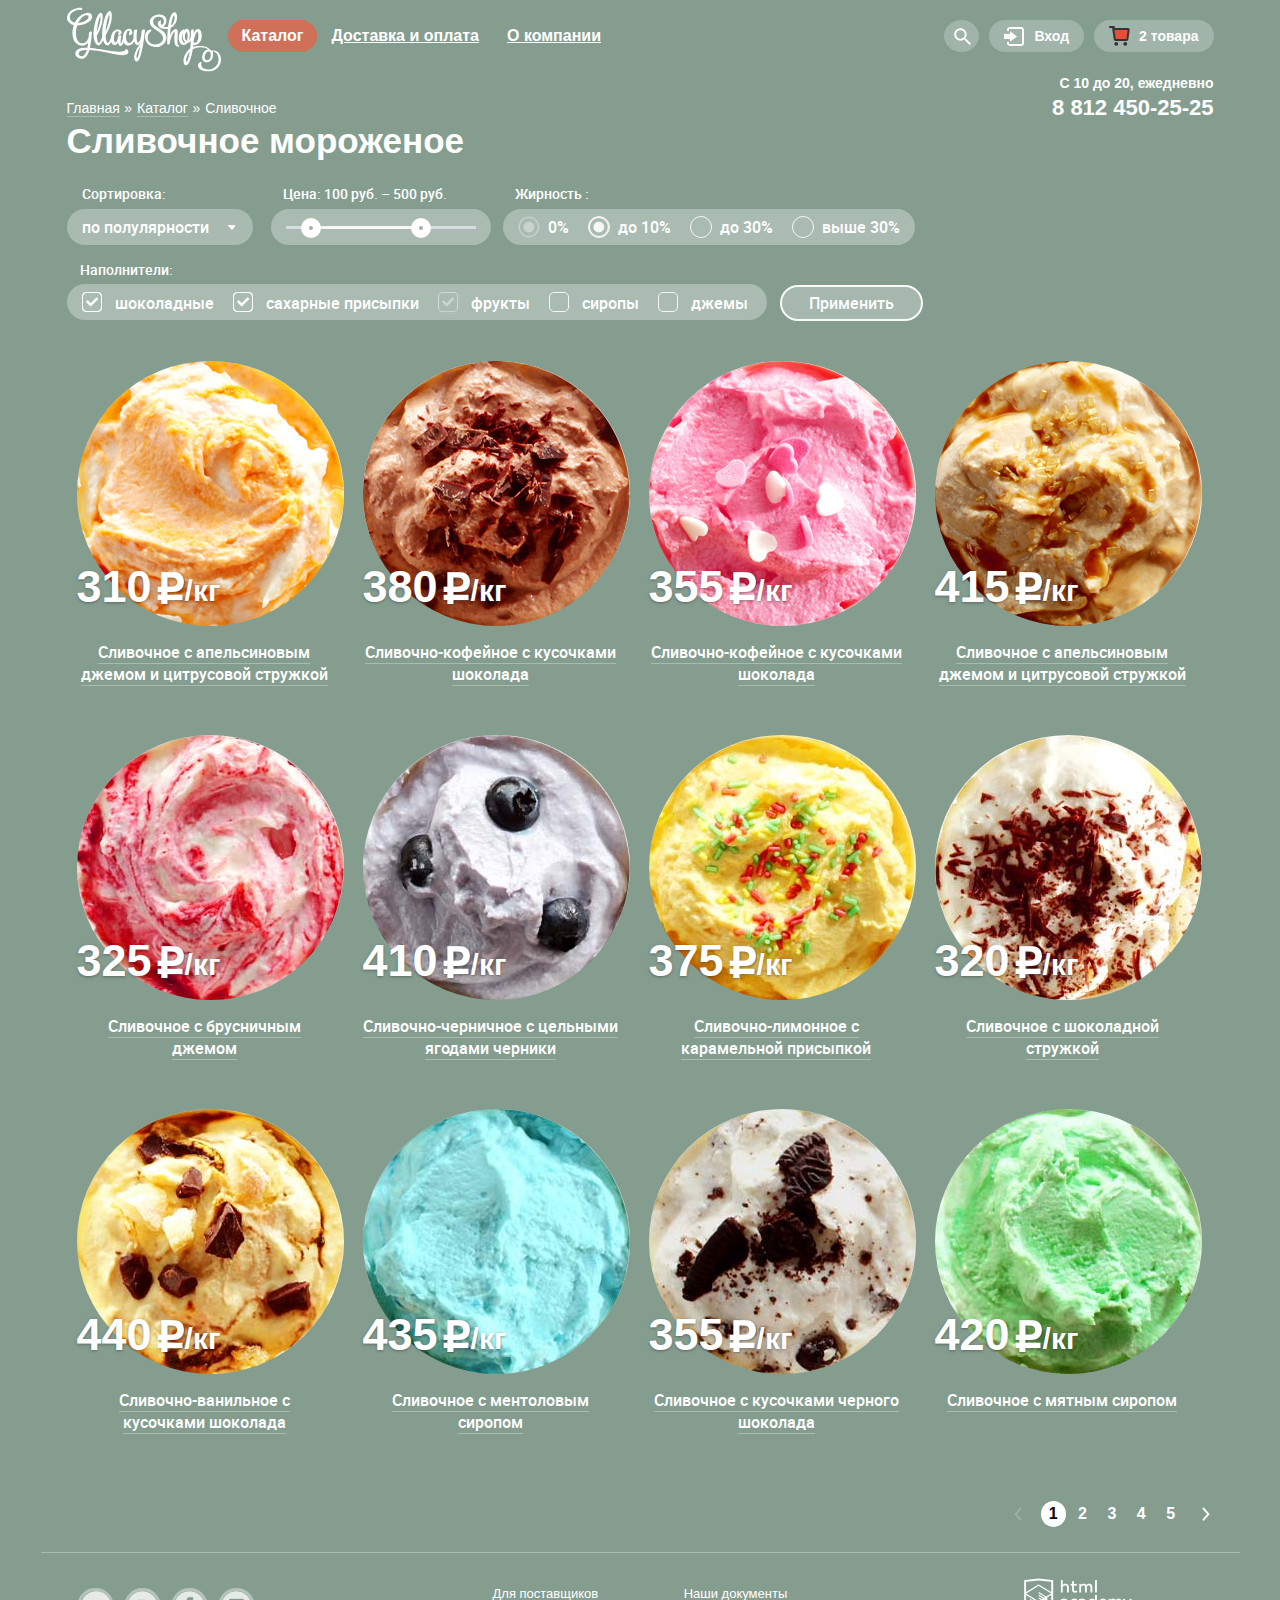
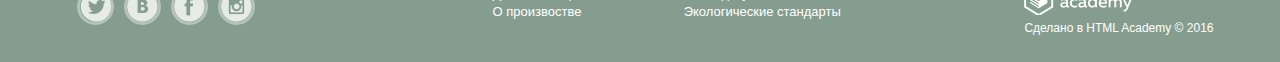
==== commit b79faef7: "Последние правки" ====
--- a/catalog.html
+++ b/catalog.html
@@ -16,7 +16,7 @@
                 <a href="index.html" class="nav-logo
 "><img class="logo-img" src="img/main-logo.svg" width="160" height="55" alt="Лого"></a>
                 <ul class="menu">
-                    <li class="menu-item active"><a>Каталог</a>
+                    <li class="menu-item active"><a href="#">Каталог</a>
                         <ul class="sub-menu">
                             <li><a href="#">Новинки</a></li>
                             <li class="creamy-active"><a href="#">Сливочное</a></li>
--- a/css/style.css
+++ b/css/style.css
@@ -283,15 +283,28 @@
 
 .menu>li>a:active {
     box-shadow: inset 0px 2px 1px 0px #696969;
+    color: #333333;
+    background: #f7f6f3;
+    border-radius: 30px;
+    text-decoration: none;
 }
 
 .inner-page .menu a.nav-logo {
     padding: 0px 0px;
 }
 
-.inner-page .menu>.active>a {
+.inner-page li.active>a {
     background: #d07058;
     border-radius: 30px;
+    text-decoration: none;
+}
+
+.inner-page li.active>a:active {
+    box-shadow: inset 0px 2px 1px 0px #696969;
+    color: #333333;
+    background: #f7f6f3;
+    border-radius: 30px;
+    text-decoration: none;
 }
 
 .inner-page .navigation li.active {
@@ -402,8 +415,21 @@
     background: #a1b4a9;
 }
 
-.search a:hover {
+.search:hover a {
     background: #f8f7f4;
+}
+
+.search:hover a:before {
+    background: #f8f7f4;
+    position: absolute;
+    content: "";
+    left: 10px;
+    bottom: 12px;
+    width: 17px;
+    height: 17px;
+    background-image: url(../img/sprite/sprite.png);
+    background-repeat: no-repeat;
+    background-position: -10px -472px;
 }
 
 .search::before {
@@ -449,17 +475,26 @@
 
 .search-wrapper input[type="search"] {
     width: 100%;
+    padding: 10px 10px;
+    color: #999999;
+    font-size: 14px;
+    line-height: 24px;
     border-radius: 5px;
     border: 1px solid #d3d3d2;
-    font-family: "Roboto", "Arial", sans-serif;
+    font-family: "Robotoregular", "Arial", sans-serif;
     outline: none;
 }
 
-.search-wrapper input[placeholder="Что ищем?"] {
-    font-size: 14px;
-    line-height: 24px;
-    color: #999999;
-    padding: 10px 10px;
+.search-wrapper input[type="search"]:hover {
+    padding: 9px 9px;
+    border: 2px solid #d3d3d2;
+    outline: none;
+}
+
+.search-wrapper input[type="search"]:focus {
+    padding: 9px 9px;
+    border: 2px solid #8fbdec;
+    outline: none;
 }
 
 .user-block {
@@ -480,6 +515,22 @@
 .user-block>a:hover {
     color: #373737;
     background: #f8f7f4;
+}
+
+.user-block:hover a {
+    background: #f8f7f4;
+    color: #373737;
+}
+
+.user-block:hover>a:before {
+    position: absolute;
+    left: 15px;
+    bottom: 11px;
+    content: "";
+    width: 20px;
+    height: 19px;
+    background-image: url(../img/sprite/sprite.png);
+    background-position: -10px -1605px;
 }
 
 .user-block::before {
@@ -524,26 +575,30 @@
 .user-wrapper input[type="email"],
 input[type="password"] {
     width: 240px;
-    border-radius: 5px;
-    margin-bottom: 20px;
-    border: 1px solid #d3d3d2;
-    font-family: "Roboto", "Arial", sans-serif;
-    outline: none;
-}
-
-.user-wrapper input[type="email"]:focus,
-input[type="password"]:focus {
-    border: 1px solid #8fbdec;
-    outline: none;
-}
-
-input[placeholder="Электронная почта"],
-input[placeholder="Пароль"] {
     font-size: 14px;
     line-height: 24px;
     color: #999999;
     padding: 10px 10px;
+    margin-bottom: 20px;
+    border-radius: 5px;
+    border: 1px solid #d3d3d2;
+    font-family: "Robotoregular", "Arial", sans-serif;
     box-sizing: border-box;
+    outline: none;
+}
+
+.user-wrapper input[type="email"]:hover,
+input[type="password"]:hover {
+    padding: 9px 9px;
+    border: 2px solid #d3d3d2;
+    outline: none;
+}
+
+.user-wrapper input[type="email"]:focus,
+input[type="password"]:focus {
+    padding: 9px 9px;
+    border: 2px solid #8fbdec;
+    outline: none;
 }
 
 .user-wrapper a {
@@ -582,12 +637,13 @@
     padding-right: 15px;
 }
 
-.basket>a:hover {
+.basket>a:hover,
+.basket:hover>a {
     color: #373737;
     background: #f8f7f4;
 }
 
-.basket>a:before {
+.basket>a::before {
     position: absolute;
     left: 15px;
     bottom: 11px;
@@ -610,17 +666,17 @@
 }
 
 .basket>a:hover::before {
+    content: "";
     position: absolute;
     left: 15px;
     bottom: 11px;
-    content: "";
     width: 21px;
     height: 20px;
     background-image: url(../img/sprite/sprite.png);
     background-position: -10px -50px;
 }
 
-.inner-page>.basket:hover::before {
+.inner-page>.basket:hover a::before {
     position: absolute;
     left: 15px;
     bottom: 11px;
@@ -928,11 +984,11 @@
 }
 
 .btn-new:active {
-    padding: 10px 27px;
+    padding: 10px 29px;
     background: #eaeaea;
     color: #353535;
     border: none;
-    box-shadow: inset 0px 2px 0px 1px #696969;
+    box-shadow: inset 0px 2px 1px 0px #696969;
 }
 
 .button {
@@ -1084,7 +1140,7 @@
     text-align: left;
     padding-top: 6px;
     padding-bottom: 6px;
-    padding-left: 10px;
+    padding-left: 15px;
     padding-right: 25px;
     margin-right: 18px;
     background: #a9bab0;
@@ -1738,22 +1794,31 @@
 .news-box-email input[type="email"] {
     width: 365px;
     padding: 12px 0;
-    min-height: 40px;
+    padding-left: 12px;
+    padding-right: 25px;
+    font-size: 16px;
+    color: #999999;
     font-family: "Roboto", "Arial", sans-serif;
-    border-radius: 10px;
     border: 1px solid #d3d3d2;
     border-radius: 5px;
     margin-right: 10px;
     box-sizing: border-box;
 }
 
-.news-box-email input[placeholder="Элетронная почта"] {
-    padding-top: 10px;
-    padding-bottom: 10px;
-    padding-left: 12px;
-    padding-right: 25px;
-    font-size: 16px;
-    color: #999999;
+.news-box-email input[type="email"]:hover {
+    padding: 11px 0;
+    padding-left: 11px;
+    padding-right: 24px;
+    border: 2px solid #d3d3d2;
+    outline: none;
+}
+
+.news-box-email input[type="email"]:focus {
+    padding: 11px 0;
+    padding-left: 11px;
+    padding-right: 24px;
+    border: 2px solid #8fbdec;
+    outline: none;
 }
 
 .news {
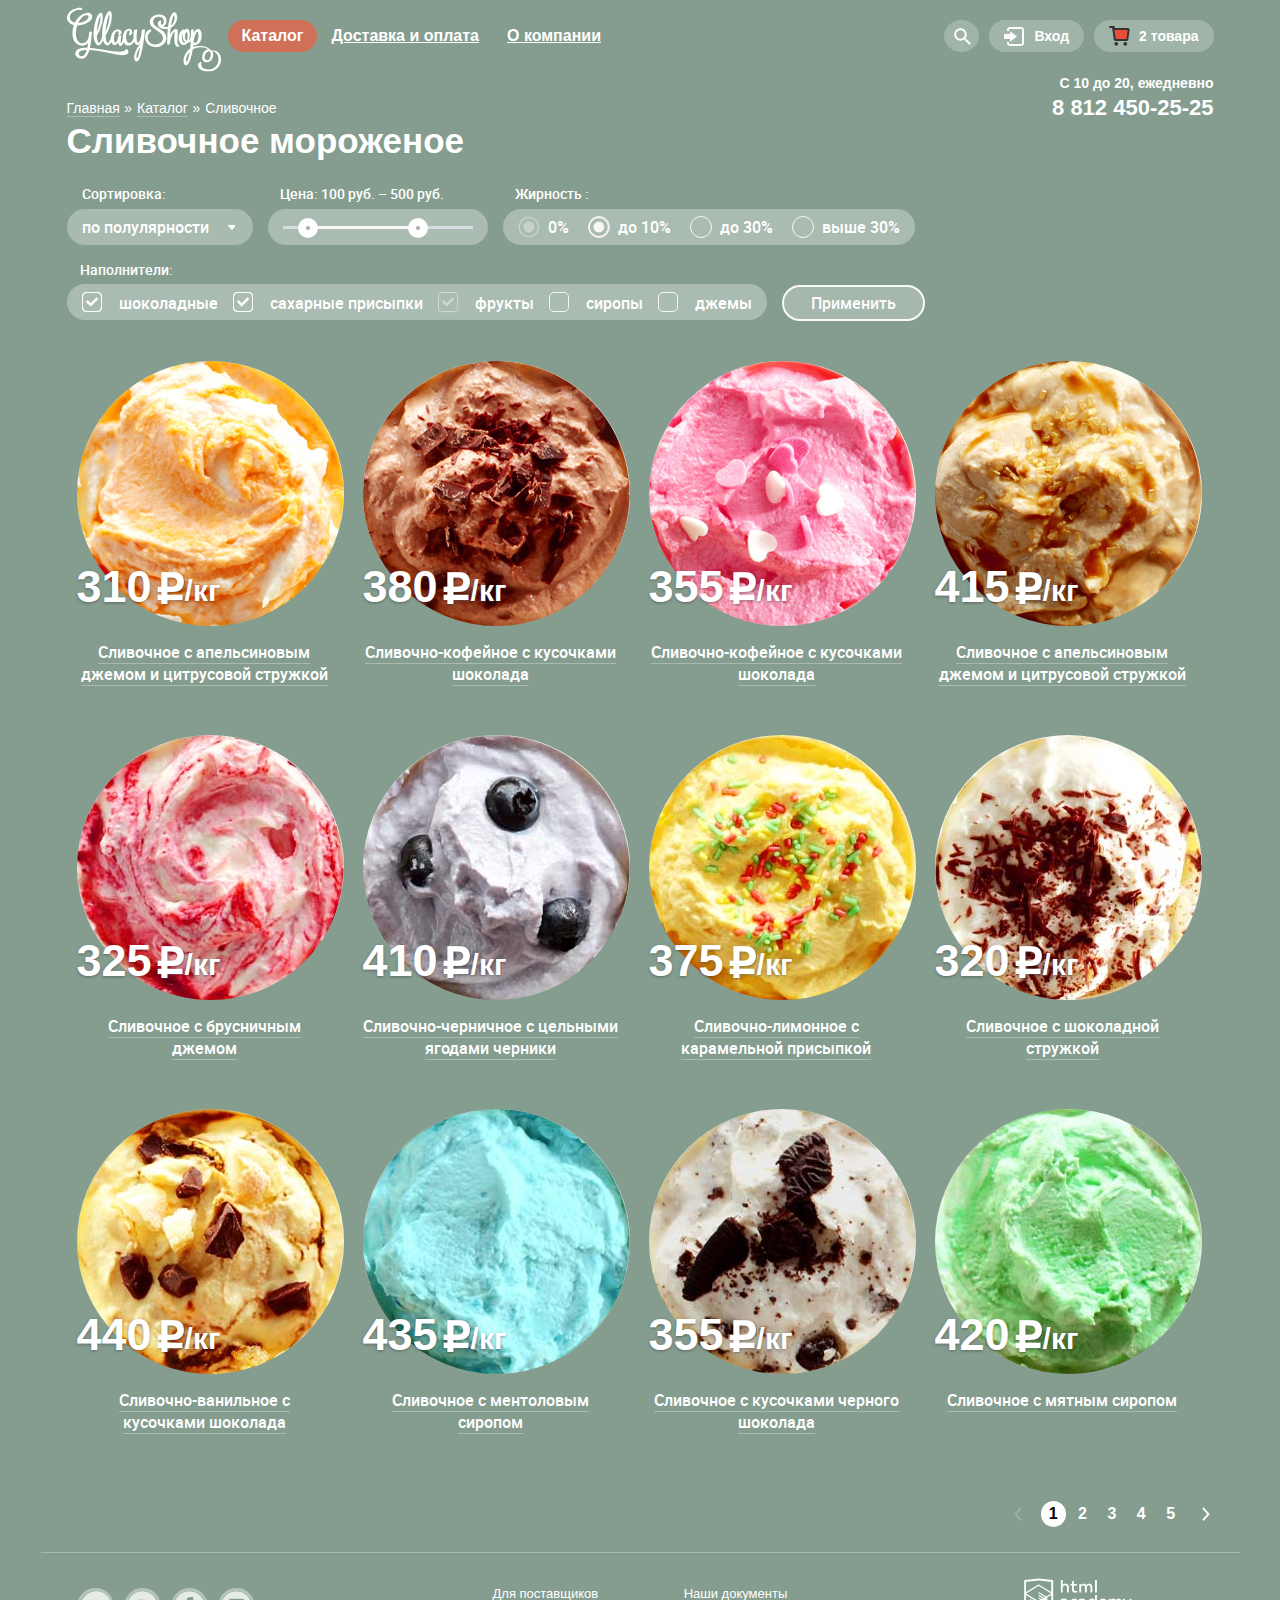
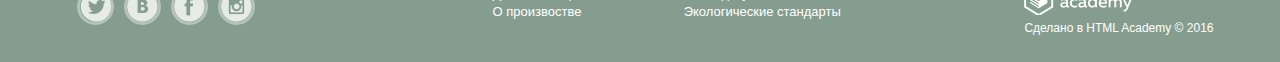
==== commit 2d8edfc9: "16.05" ====
--- a/catalog.html
+++ b/catalog.html
@@ -4,9 +4,9 @@
 <head>
     <meta charset="UTF-8">
     <title>Gllacy-catalog</title>
-    <link rel="stylesheet" href="css/fonts.css">
+    <link rel="stylesheet" href="js/modernizr-custom.js">
     <link rel="stylesheet" href="css/normalize.css">
-    <link href="css/style.css" rel="stylesheet">
+    <link href="css/style.min.css" rel="stylesheet">
 </head>
 
 <body class="inner-page">
@@ -80,7 +80,7 @@
                                         <a href="# "></a>
                                     </td>
                                     <td class="column-img column-img-strawberry ">
-                                        <img src="img/mini-pic-ice-2.png " width="33 " height="33 " alt="Здесь фото товара ">
+                                        <img src="img/mini-pic-ice-2.png" width="33" height="33" alt="Здесь фото товара">
                                     </td>
                                     <td class="column-text column-text-strawberry ">
                                         Клубничный пломбир с присыпкой
@@ -195,7 +195,7 @@
                         </ul>
                     </div>
                     <div class="button ">
-                        <button class="btn btn-new " type="submit " value="Применить ">Применить</button>
+                        <button class="btn btn-new" type="submit" value="Применить">Применить</button>
                     </div>
                 </div>
             </form>
@@ -203,7 +203,7 @@
         <section class="products clearfix ">
             <article class="products-item ">
                 <div class="product-img ">
-                    <a href="# " class="product-link "><img src="img/orange-cream.jpg " width="267 " height="267 " alt="Картинка товара "></a>
+                    <a href="# " class="product-link "><img src="img/orange-cream.jpg " width="267" height="267" alt="Картинка товара "></a>
                 </div>
                 <div class="product-price ">
                     310<span class="product-icon "></span><span class="weight ">/кг</span>
@@ -217,7 +217,7 @@
             </article>
             <article class="products-item ">
                 <div class="product-img ">
-                    <a href="# " class="product-link "><img src="img/coffee-cream.jpg " width="267 " height="267 " alt="Картинка товара "></a>
+                    <a href="# " class="product-link "><img src="img/coffee-cream.jpg " width="267" height="267" alt="Картинка товара "></a>
                 </div>
                 <div class="product-price ">
                     380<span class="product-icon "></span><span class="weight ">/кг</span>
@@ -231,7 +231,7 @@
             </article>
             <article class="products-item ">
                 <div class="product-img ">
-                    <a href="# " class="product-link "><img src="img/strawberry-сream.jpg " width="267 " height="267 " alt="Картинка товара "></a>
+                    <a href="# " class="product-link "><img src="img/strawberry-сream.jpg " width="267" height="267" alt="Картинка товара "></a>
                 </div>
                 <div class="product-price ">
                     355<span class="product-icon "></span><span class="weight ">/кг</span>
@@ -245,7 +245,7 @@
             </article>
             <article class="products-item ">
                 <div class="product-img ">
-                    <a href="# " class="product-link "><img src="img/caramel-cream.jpg " width="267 " height="267 " alt="Картинка товара "></a>
+                    <a href="# " class="product-link "><img src="img/caramel-cream.jpg " width="267" height="267" alt="Картинка товара "></a>
                 </div>
                 <div class="product-price ">
                     415<span class="product-icon "></span><span class="weight ">/кг</span>
@@ -259,12 +259,12 @@
             </article>
             <article class="products-item ">
                 <div class="product-img ">
-                    <a href="# " class="product-link "><img src="img/jam-cream.jpg " width="267 " height="267 " alt="Картинка товара "></a>
+                    <a href="# " class="product-link "><img src="img/jam-cream.jpg " width="267" height="267" alt="Картинка товара "></a>
                 </div>
                 <div class="product-price ">
                     325<span class="product-icon "></span><span class="weight ">/кг</span>
                 </div>
-                <div class="product-title ">
+                <div class="product-title">
                     <a href="# " class="product-title-link ">Сливочное с брусничным джемом</a>
                 </div>
                 <div class="product-btn ">
@@ -273,7 +273,7 @@
             </article>
             <article class="products-item ">
                 <div class="product-img ">
-                    <a href="# " class="product-link "><img src="img/bilberry-cream.jpg " width="267 " height="267 " alt="Картинка товара "></a>
+                    <a href="# " class="product-link "><img src="img/bilberry-cream.jpg " width="267" height="267" alt="Картинка товара "></a>
                 </div>
                 <div class="product-price ">
                     410<span class="product-icon "></span><span class="weight ">/кг</span>
@@ -287,7 +287,7 @@
             </article>
             <article class="products-item ">
                 <div class="product-img ">
-                    <a href="# " class="product-link "><img src="img/lemon-cream.jpg " width="267 " height="267 " alt="Картинка товара "></a>
+                    <a href="# " class="product-link "><img src="img/lemon-cream.jpg " width="267" height="267" alt="Картинка товара "></a>
                 </div>
                 <div class="product-price ">
                     375<span class="product-icon "></span><span class="weight ">/кг</span>
@@ -301,7 +301,7 @@
             </article>
             <article class="products-item ">
                 <div class="product-img ">
-                    <a href="# " class="product-link "><img src="img/chocolate-cream.jpg " width="267 " height="267 " alt="Картинка товара "></a>
+                    <a href="# " class="product-link "><img src="img/chocolate-cream.jpg " width="267" height="267" alt="Картинка товара "></a>
                 </div>
                 <div class="product-price ">
                     320<span class="product-icon "></span><span class="weight ">/кг</span>
@@ -315,7 +315,7 @@
             </article>
             <article class="products-item ">
                 <div class="product-img ">
-                    <a href="# " class="product-link "><img src="img/vanilla-cream.jpg " width="267 " height="267 " alt="Картинка товара "></a>
+                    <a href="# " class="product-link "><img src="img/vanilla-cream.jpg " width="267" height="267" alt="Картинка товара "></a>
                 </div>
                 <div class="product-price ">
                     440<span class="product-icon "></span><span class="weight ">/кг</span>
@@ -329,7 +329,7 @@
             </article>
             <article class="products-item ">
                 <div class="product-img ">
-                    <a href="# " class="product-link "><img src="img/mentol-cream.jpg " width="267 " height="267 " alt="Картинка товара "></a>
+                    <a href="# " class="product-link "><img src="img/mentol-cream.jpg " width="267" height="267" alt="Картинка товара "></a>
                 </div>
                 <div class="product-price ">
                     435<span class="product-icon "></span><span class="weight ">/кг</span>
@@ -343,7 +343,7 @@
             </article>
             <article class="products-item ">
                 <div class="product-img ">
-                    <a href="# " class="product-link "><img src="img/creamy-chock-cream.jpg " width="267 " height="267 " alt="Картинка товара "></a>
+                    <a href="# " class="product-link "><img src="img/creamy-chock-cream.jpg " width="267" height="267" alt="Картинка товара "></a>
                 </div>
                 <div class="product-price ">
                     355<span class="product-icon "></span><span class="weight ">/кг</span>
@@ -357,7 +357,7 @@
             </article>
             <article class="products-item ">
                 <div class="product-img ">
-                    <a href="# " class="product-link "><img src="img/syrup-cream.jpg " width="267 " height="267 " alt="Картинка товара "></a>
+                    <a href="# " class="product-link "><img src="img/syrup-cream.jpg " width="267" height="267" alt="Картинка товара "></a>
                 </div>
                 <div class="product-price ">
                     420<span class="product-icon "></span><span class="weight ">/кг</span>
@@ -373,8 +373,7 @@
         <div class="paginator ">
             <ul class="pagination ">
                 <li>
-                    <a href="#" class="prev" disabled>
-                        <</a>
+                    <a href="#" class="prev"> < </a>
                 </li>
                 <li><a class="active " href="#">1</a></li>
                 <li><a href="#">2</a></li>
@@ -382,7 +381,7 @@
                 <li><a href="#">4</a></li>
                 <li><a href="#">5</a></li>
                 <li class="forward">
-                    <a href="# " class="next">></a>
+                    <a href="# " class="next"> > </a>
                 </li>
             </ul>
         </div>
@@ -413,7 +412,7 @@
             </section>
             <section class="footer-copyright ">
                 <div class="footer-logo ">
-                    <img class="footer-logo-img " src="img/html-logo.png " width="108 " height="37 " alt="Лого " />
+                    <img class="footer-logo-img " src="img/html-logo.png " width="108" height="37" alt="Лого" />
                 </div>
                 <div class="copyright">
                     Сделано в HTML Academy &copy; 2016
--- a/css/style.min.css
+++ b/css/style.min.css
@@ -0,0 +1 @@
+body{font-family:"Roboto","Arial",sans-serif;min-width:1200px;color:#fff}body>input[type=radio]{display:none}.inner-page{background:#849d8f url(../img/bg-1.jpg);color:#fff}body,html{width:100%;height:100%}.site-wrapper{min-width:940px;background-color:#849d8f;background-image:url("../img/ice cream-1-bg.png");background-repeat:no-repeat;background-position:top center;-webkit-transition:background-image .5s ease,background-color .5s ease;transition:background-image .5s ease,background-color .5s ease}.site-wrapper:after,.site-wrapper:before{content:"";visibility:hidden;background-image:url("../img/ice cream-1-bg.png")}.site-wrapper:after{background-image:url("../img/ice cream-2-bg.png")}img{max-width:100%;height:auto}p,ul{padding:0;margin:0}li{list-style:none}a{text-decoration:none;color:#fff}a:hover{color:#ffbc9e}.clearfix::after{content:"";display:table;clear:both}.container{width:1147px;padding:0 26px;margin:0 auto}.inner-page .main-footer .container{border-top:1px solid #a9bbb1}.sprite-basket-goods-icon{width:21px;height:20px;background-position:-10px -10px}.sprite-basket-hover-icon,.sprite-basket-icon{width:21px;height:20px;background-position:-10px -50px}.sprite-basket-icon{background-position:-10px -90px}.sprite-check-active{width:20px;height:20px;background-position:-10px -130px}.sprite-check-disabled{width:20px;height:20px;background-position:-10px -170px}.sprite-check-hover-active{width:20px;height:20px;background-position:-10px -210px}.sprite-search-hover-icon,.sprite-search-icon{width:17px;height:17px;background-position:-10px -472px}.sprite-search-icon{background-position:-10px -509px}.sprite-sprite{width:61px;height:937px;background-position:-10px -546px}.sprite-user-hover-icon,.sprite-user-icon{width:20px;height:19px;background-position:-10px -1605px}.sprite-user-icon{background-position:-10px -1644px}.sprite-x-icon{width:10px;height:10px;background-position:-10px -1734px}.sprite-fb-icon,.sprite-inst-icon{width:31px;height:31px;background-position:-10px -10px}.sprite-inst-icon{background-position:-10px -61px}.sprite-tw-icon,.sprite-vk-icon{width:31px;height:31px;background-position:-10px -112px}.sprite-vk-icon{background-position:-10px -163px}.sprite{background-image:url(../img/sprite/sprite-radio.png);background-repeat:no-repeat;display:block}.sprite-radio-active{width:21px;height:22px;background-position:-10px -10px}.sprite-radio-disabled{width:21px;height:22px;background-position:-51px -10px}.sprite-radio-hover-active{width:21px;height:22px;background-position:-10px -52px}.header-top{min-height:75px}.logo-img{display:inline-block;vertical-align:top;width:154px;height:65px;padding-top:7px;float:left;margin-right:7px}.navigation{width:850px;float:left;font-size:16px;font-weight:700}.menu{padding:0;font-size:0;margin:20px 0 0}.menu>li,.menu>li>a{display:inline-block;vertical-align:top}.menu>li{position:relative;padding-bottom:5px}.menu>li>a{padding:7px 14px;font-size:16px;line-height:18px;text-decoration:underline}.menu>li:hover>a,.menu>li>a:active{color:#333;background:#f7f6f3;border-radius:30px;text-decoration:none}.menu>li>a:active{box-shadow:inset 0 2px 1px 0 #696969}.inner-page .menu a.nav-logo{padding:0}.inner-page .menu>.active>a{background:#d07058;border-radius:30px;text-decoration:none}.inner-page .navigation li.active{padding-bottom:5px}.sub-menu>li.creamy-active>a{background:#d07058}.sub-menu{position:absolute;margin:0;padding:0;font-size:0;left:0;top:100%;width:145px;background:#fff;border-radius:5px;z-index:10;display:none;box-shadow:0 20px 20px 0 rgba(0,0,0,.4);overflow:hidden}.sub-menu a{font-size:14px;line-height:16px;color:#373737;font-weight:400;padding:8px 0 8px 20px;text-decoration:none;position:relative}.inner-page .basket:hover .basket-form,.menu li:hover .sub-menu,.search:hover .search-wrapper,.sub-menu a,.user-block:hover .user-wrapper{display:block}.sub-menu>li:hover a{display:block;background:#fbded8;color:#373737}.sub-menu>li:active a{background:#f6b5a5;color:#373737}.sub-menu li:first-of-type a{font-weight:700}.sub-menu li:first-of-type a::after{content:"";position:absolute;left:6px;width:90%;bottom:0;height:1px;background:#d1d0ce}.site-actions{max-width:300px;float:right;margin-top:20px;margin-bottom:10px;font-size:0;font-weight:700}.basket,.search,.user-block{position:relative;display:inline-block;vertical-align:top;font-size:14px;line-height:16px}.basket,.search{padding-bottom:5px}.search a{display:block;width:35px;height:32px;border-radius:50%;margin-right:10px;background:#a1b4a9}.search a:hover,.search-wrapper,.search:hover a{background:#f8f7f4}.search a:hover::before,.search::before,.search:hover a::before{position:absolute;content:"";left:10px;bottom:12px;width:17px;height:17px;background-image:url(../img/sprite/sprite.png);background-repeat:no-repeat;background-position:-10px -509px}.search a:hover::before,.search:hover a::before{background-position:-10px -472px}.search-wrapper{display:none;position:absolute;right:5px;top:100%;width:325px;padding:20px 15px;border-radius:10px;box-shadow:0 20px 20px 0 rgba(0,0,0,.4);z-index:10}.search-wrapper input[type=search]{width:100%;padding:10px;font-size:14px;line-height:24px;color:#999;border-radius:5px;border:1px solid #d3d3d2;font-family:"Robotoregular","Arial",sans-serif;outline:none}.search-wrapper input[type=search]:hover{border:2px solid #d3d3d2;padding:9px;outline:none}.search-wrapper input[type=search]:focus{border:2px solid #8fbdec;padding:9px;outline:none}.user-block{padding-bottom:5px}.user-block>a{display:block;border-radius:30px;padding:8px 15px 8px 45px;margin-right:10px;background:#a1b4a9}.user-block:hover a,.user-block>a:hover{color:#373737;background:#f8f7f4}.user-block::before,.user-block:hover>a::before,.user-block>a:hover::before{position:absolute;left:15px;bottom:11px;content:"";width:20px;height:19px;background-image:url(../img/sprite/sprite.png);background-position:-10px -1644px}.user-block:hover>a::before,.user-block>a:hover::before{background-position:-10px -1605px}.user-wrapper{display:none;position:absolute;right:5px;top:100%;width:245px;padding:20px 15px;background:#f8f7f4;border-radius:10px;box-shadow:0 20px 20px 0 rgba(0,0,0,.4);z-index:10}.user-wrapper input[type=email],input[type=password]{width:240px;padding:10px;font-size:14px;line-height:24px;color:#999;border-radius:5px;margin-bottom:20px;border:1px solid #d3d3d2;font-family:"Robotoregular","Arial",sans-serif;box-sizing:border-box}.user-wrapper input[type=email]:hover,input[type=password]:hover{border:2px solid #d3d3d2;padding:9px;outline:none}.user-wrapper input[type=email]:focus,input[type=password]:focus{border:2px solid #8fbdec;padding:9px;outline:none}.user-wrapper a{display:inline-block;text-align:center;vertical-align:top;padding:0;margin:0 0 8px;font-size:13px;background:#f8f7f4;color:#323232;text-decoration:underline}.user-wrapper a:hover{color:#ffbc9e}.inner-page .basket{position:relative;padding-bottom:5px}.basket>a{display:block;border-radius:30px;padding:8px 30px 8px 45px;background:#a1b4a9}.inner-page .basket>a{padding-right:15px}.basket:hover>a,.basket>a:hover{color:#373737;background:#f8f7f4}.basket>a:before,.basket>a:hover::before,.inner-page .basket:hover>a:before,.inner-page .basket>a:before{position:absolute;left:15px;bottom:11px;content:"";width:21px;height:20px;background-image:url(../img/sprite/sprite.png);background-position:-10px -90px}.basket>a:hover::before,.inner-page .basket:hover>a:before,.inner-page .basket>a:before{background-position:-10px -10px}.basket>a:hover::before{background-position:-10px -50px}.inner-page .basket-form{position:absolute;right:5px;top:100%;display:none;padding:20px 15px;color:#323232;background:#f8f7f4;border-radius:10px;box-shadow:0 20px 20px 0 rgba(0,0,0,.4);z-index:10}.basket-form-top,table{width:535px;border-bottom:1px solid #cacac7}.basket-form-top{margin-bottom:15px}table{height:110px;font-size:13px;line-height:16px;font-weight:400;border-collapse:collapse;color:#323232}td{vertical-align:center}.column-close{width:20px;position:relative}.close-icon-strawberry::before,.close-icon::before{content:"";position:absolute;top:20px;left:0;width:10px;height:10px;background-image:url(../img/sprite/sprite.png);background-repeat:no-repeat;background-position:-10px -1734px;cursor:pointer}.close-icon-strawberry::before{top:10px}.column-img{text-align:center}.column-img-strawberry{width:33px;vertical-align:top}.column-text{width:260px;padding-left:10px}.column-text-strawberry{padding-bottom:5px}.column-weight{width:120px;text-align:left}.column-weight span{color:#999}.column-weight-strawberry{padding-bottom:20px}.column-price{width:70px;text-align:center}.column-price-strawberry{padding-bottom:20px}.basket-form-sum{float:right;margin-bottom:15px}.site-info{min-height:40px;max-width:270px;font-weight:700;float:right}.work-time{float:right;font-size:14px;line-height:16px;margin-bottom:5px}.phone{font-size:22px;line-height:24px;float:right}.slider{position:relative;padding-top:270px;text-align:center;color:#fff;margin-bottom:40px}.slide-title{font-family:"Robotoblack","Arial",sans-serif;width:700px;margin:0 auto 30px;font-weight:800;font-size:60px;line-height:61px}.slide-btn{display:inline-block;padding:12px 50px;font-weight:600;font-size:31px;line-height:41px;vertical-align:top;color:#fff;text-decoration:none;text-shadow:0 2px 5px rgba(160,32,11,.76);background:#f26843;background:-webkit-linear-gradient(top,#f26843 0%,#e74a35 100%);background:linear-gradient(to bottom,#f26843 0%,#e74a35 100%);border-radius:100px;box-shadow:0 2px 2px rgba(172,16,0,.64)}.slide-btn:hover{color:#fff;background:-webkit-linear-gradient(top,#f58669 0%,#ec6f5e 100%);background:linear-gradient(to bottom,#f58669 0%,#ec6f5e 100%);box-shadow:0 2px 2px #ac1000}.slide-btn:active{background:-webkit-linear-gradient(top,#d84732 0%,#e1613e 100%);background:linear-gradient(to bottom,#d84732 0%,#e1613e 100%);box-shadow:inset 0 2px 2px #ac1000}.slider-controls label{display:inline-block;width:17px;height:17px;margin-right:8px;vertical-align:top;background-color:transparent;border:2px solid #fff;border-radius:50%;cursor:pointer}.slider-controls label:hover{background:#b2c1b7}.slider-controls{position:absolute;bottom:25px;left:0;z-index:20;font-size:0}.slide,input[type=checkbox],input[type=radio]{display:none}#btn-1:checked~.site-wrapper #slide1,#btn-2:checked~.site-wrapper #slide2,#btn-3:checked~.site-wrapper #slide3{display:block}#btn-1:checked~.site-wrapper label[for=btn-1],#btn-2:checked~.site-wrapper label[for=btn-2],#btn-3:checked~.site-wrapper label[for=btn-3]{background-color:#fff}#btn-1:checked~.site-wrapper{background-color:#849d8f;background-image:url("../img/ice cream-3-bg.png")}#btn-2:checked~.site-wrapper{background-color:#8996a6;background-image:url("../img/ice cream-2-bg.png")}#btn-3:checked~.site-wrapper{background-color:#9d8b84;background-image:url("../img/ice cream-1-bg.png")}.btn{display:inline-block;vertical-align:top;font-weight:700;background:-webkit-linear-gradient(top,#f26843 0%,#e74a35 100%);background:linear-gradient(to bottom,#f26843 0%,#e74a35 100%);border-radius:30px;box-shadow:0 2px 2px 0 #ac1000;outline:none;border:none;cursor:pointer}.btn:hover{background:#f17d64;color:#fff;box-shadow:0 1px 2px 0 #ac1000}.btn:active{background:-webkit-linear-gradient(top,#e74a35 0%,#f26843 100%);background:linear-gradient(to bottom,#e74a35 0%,#f26843 100%);color:#fff;box-shadow:inset 0 2px 2px 0 #942718}.btn-new{padding:8px 27px;font-size:16px;line-height:16px;font-weight:500;background:#a6b7ad;color:#fcfcfc;border:2px solid #f9f9f9;box-shadow:none}.btn-new:hover{background:#fbfcfb;color:#353535;border-color:#fbfcfb;box-shadow:none}.btn-new:active{padding:10px 29px;background:#eaeaea;color:#353535;border:none;box-shadow:inset 0 2px 1px 0 #696969}.button{display:inline-block;vertical-align:top;margin-top:25px}.btn-feedback,.btn-link{font-size:18px;text-align:center}.btn-link{float:right;padding:11px 23px;margin-right:20px;line-height:24px}.btn-feedback{width:250px;min-height:44px;line-height:45px;vertical-align:middle;margin-top:20px;margin-bottom:30px}.btn-submit,.btn-user{font-size:18px;line-height:24px}.btn-submit{border:none;position:relative;padding:10px 20px;color:#fff}.btn-user{padding:10px 23px;color:#fefefe;float:left;margin-right:15px}.btn-basket,.btn-view{font-size:18px;line-height:24px;font-weight:700;padding:10px 15px}.btn-basket{clear:both;float:right}.btn-view{font-family:"Robotoregular","Arial",sans-serif;display:inline-block;vertical-align:top;text-align:center;width:80%;margin-bottom:5px}.breadcrumbs{float:left;margin-top:25px}.breadcrumbs ul{margin:0;padding:0;font-size:0}.breadcrumbs li{display:inline-block;vertical-align:top;font-size:14px;line-height:16px}.breadcrumbs li a{display:inline;border-bottom:1px solid #a9bbb1}.breadcrumbs li:last-child{margin-right:0}.breadcrumbs li::before{content:"»";margin-right:5px}.breadcrumbs li:first-child:before{display:none}.inner-page .page-title h1{padding:0;font-size:35px;line-height:41px;margin:0 0 25px}.filters{font-size:0;margin-bottom:30px;font-family:'Robotomedium';font-weight:500}.select{display:inline-block;vertical-align:top;font-size:16px;line-height:18px}.select-title{margin-left:15px;margin-bottom:7px;font-size:14px;line-height:16px}.form-top select,.form-top select:hover{background-repeat:no-repeat;background-position:90% center}.form-top select{height:36px;text-align:left;padding:6px 25px 6px 15px;margin-right:15px;border-radius:30px;outline:none;border:none;-webkit-appearance:none;-moz-appearance:none;-ms-appearance:none;appearance:none;text-indent:.01px;background-color:#a9bab0;color:#fff;background-image:url(../img/marker.png)}.form-top select:hover{background-color:#fff;color:#323232;background-image:url(../img/marker-hover.png)}.form-top select,.range,.range-title,.select-title{display:inline-block;vertical-align:top}.range-title{line-height:16px;margin-left:12px;margin-bottom:7px;font-size:14px}.range{margin-right:15px;font-size:16px}.range-filter{width:220px;margin:auto}.range-controls{position:relative;height:36px;padding:0 15px;background:#aabbb1;border-radius:30px;overflow:hidden}.scale{margin-top:17px;height:3px;background:#d7dcde}.bar{height:3px;width:117px;background:#f8f7f4}.toggle{position:absolute;top:9px;width:4px;height:4px;border:8px solid #fff;background:#ababab;cursor:pointer;border-radius:50%}.min-toggle,.toggle{left:30px}.max-toggle{left:140px}.max-toggle:hover,.min-toggle:hover{width:5px;height:5px}.radio{display:inline-block;vertical-align:top;font-size:16px}.radio-title{font-size:14px;line-height:16px;margin-left:12px;margin-bottom:7px}.radio-items li{display:inline-block;vertical-align:top}.radio span{margin-top:7px}.radio-items{font-size:16px;line-height:18px;background:#aabbb1;padding-top:9px;padding-bottom:9px;padding-right:15px;border-radius:30px}input[type=radio]+label{position:relative;cursor:pointer;line-height:18px;padding-left:45px}input[type=radio]+label::before{content:"";position:absolute;top:0;left:-10px;display:block;width:20px;height:20px;border:1px solid #f7f6f3;border-radius:50%;margin-left:25px;overflow:hidden}input[type=radio]+label:hover::before{content:"";width:18px;height:18px;border:2px solid #fff}input[type=radio]:checked+label::after{content:"";position:absolute;top:0;left:15px;width:21px;height:22px;background-image:url(../img/sprite/sprite-radio.png);background-position:-10px -10px;background-repeat:no-repeat}input[type=radio]:disabled+label::before{content:"";position:absolute;top:0;left:-10px;display:block;width:20px;height:20px;border:1px solid #b2c1b7;border-radius:50%;margin-left:25px;overflow:hidden}input[type=radio]:disabled+label::after{content:"";position:absolute;top:0;left:15px;width:21px;height:22px;background-image:url(../img/sprite/sprite-radio.png);background-position:-51px -10px;background-repeat:no-repeat}.form-top{margin-bottom:15px}.checkbox,.checkbox-items li,.checkbox-title,.pagination li{display:inline-block;vertical-align:top}.checkbox-title{font-size:14px;margin-left:13px;margin-bottom:5px}.checkbox-items ul{margin:0;padding:0}.checkbox-items{height:20px;width:700px;background:#aabbb1;padding-top:8px;padding-bottom:8px;border-radius:30px;margin-right:15px}input[type=checkbox]+label{position:relative;cursor:pointer;font-size:16px;padding-left:52px}input[type=checkbox]+label::before{content:"";position:absolute;top:0;left:-10px;display:block;width:18px;height:18px;border:1px solid #f7f6f3;border-radius:5px;margin-left:25px}input[type=checkbox]+label:hover::before{width:16px;height:16px;content:"";border:2px solid #fff}input[type=checkbox]:checked+label::after{content:"";position:absolute;top:0;left:15px;width:20px;height:20px;background-image:url(../img/sprite/sprite.png);background-position:-10px -130px}input[type=checkbox]:disabled+label::before{content:"";position:absolute;top:0;left:-10px;display:block;width:20px;height:20px;border:1px solid #b2c1b7;margin-left:25px;overflow:hidden}input[type=checkbox]:disabled+label::after{content:"";position:absolute;top:0;left:15px;width:21px;height:22px;background-image:url(../img/sprite/sprite.png);background-position:-10px -170px;background-repeat:no-repeat}.banner{margin-bottom:30px}.banner-title{padding-bottom:17px;font-size:35px;line-height:41px;font-weight:700}.banner-item{padding-top:17px;padding-bottom:20px;padding-left:21px;width:539px;border-radius:10px}.banner-item-left{float:left;background:url(../img/banner-bg.png) no-repeat}.banner-item-right{float:right;background:url(../img/banner-bg2.png) no-repeat}.banner-description{font-size:18px;padding-bottom:45px;line-height:22px;font-weight:700}.inner-page .products{margin-bottom:28px}.products{font-size:0}.products-item{display:inline-block;vertical-align:top;position:relative;padding:10px 10px 0;width:266px;margin-bottom:20px}.products-item:nth-child(4n){margin-right:0}.product-item-hit{position:relative}.product-item-hit::before{content:"";position:absolute;width:60px;height:60px;background:url(../img/hit.png) no-repeat 0 0}.product-title{display:inline-block;vertical-align:top;width:255px;padding-bottom:24px;max-height:40px;text-align:center}.product-title-link{font-family:"Robotomedium","Arial",sans-serif;display:inline;font-size:16px;line-height:22px;font-weight:400;border-bottom:1px solid #a9bbb1}.products-item:hover a.product-title-link{text-decoration:none;color:#fff;border:none}.product-price{position:absolute;top:210px;padding-right:40px;font-size:45px;font-weight:700;text-shadow:0 1px 3px rgba(49,50,53,.5)}.product-link{width:267px;height:265px;margin-bottom:15px;display:block;border-radius:50%;overflow:hidden}.product-icon{display:inline-block;vertical-align:top;width:29px;height:45px;margin-left:4px;background:url(../img/rub-icon.png) no-repeat 0 10px;text-shadow:0 1px 3px rgba(49,50,53,.5)}.product-btn{display:none;text-align:center;padding:0 10px 10px;background:rgba(248,247,244,.3);margin:0 -10px -59px;position:relative;z-index:2;border-radius:0 0 5px 5px}.products-item:hover{background:rgba(248,247,244,.2);z-index:2;border-radius:5px 5px 0 0;box-shadow:0 20px 20px rgba(0,0,0,.1)}.products-item:hover .product-btn{display:block;box-shadow:0 20px 20px rgba(0,0,0,.1)}.weight{display:inline-block;vertical-align:bottom;font-size:30px;line-height:45px;text-shadow:0 1px 3px rgba(49,50,53,.5)}.paginator{position:relative;font-size:0;float:right;margin-bottom:25px}.pagination{padding:0;margin:0;font-size:16px;line-height:18px;font-weight:700}.pagination li a{display:block;padding:4px 8px;color:#fff}.next,.prev{text-indent:-10000px;background-repeat:no-repeat}.prev{margin-right:10px;background:url(../img/prev-arrow.png) no-repeat center center}.next{margin-left:10px;background:url(../img/next-arrow.png) no-repeat center center}.pagination li a:hover{background:#9db1a5;border-radius:50%}.pagination li .prev:active,.pagination li .prev:hover{background-color:none;background:url(../img/prev-arrow.png) no-repeat center center;border-radius:0}.pagination li .next:active,.pagination li .next:hover{background-color:none;background:url(../img/next-arrow.png) no-repeat center center;border-radius:0}.pagination li a.active,.pagination li a:active{background-color:#fff;color:#000;border-radius:50%}.features{padding-top:25px;padding-left:23px;margin-bottom:38px;border-radius:10px;background:#e8d8b4 url(../img/seo-bg.png)}.features-title{padding-bottom:10px;font-size:24px;line-height:30px;font-weight:700;color:#323232}.features-box-left{margin-right:26px}.features-box-left,.features-box-right{position:relative;width:535px;float:left}.feature-item{padding-left:55px;padding-top:10px;color:#323232;font-size:16px;line-height:22px;font-weight:400;margin-bottom:26px}.feature-item:nth-child(2n){padding-top:20px}.feature-item:nth-child(odd){margin-bottom:0}.feature-cream-icon{background:url(../img/ice-cream-icon.svg) no-repeat 0 0}.feature-leaf-icon{background:url(../img/leaf-icon.svg) no-repeat 0 10px}.feature-cow-icon{background:url(../img/cow-icon.svg) no-repeat 0 0}.feature-therm-icon{background:url(../img/therm-icon.svg) no-repeat 0 10px}.news-box-blog{padding-top:26px;padding-left:20px;width:540px;float:left;background:url(../img/article-bg.jpg) no-repeat;background-size:cover;border-radius:15px}.news-blog-title{padding-bottom:5px;font-size:16px;font-weight:700;line-height:22px;color:#323232}.news-blog-text{padding-bottom:80px}.news-blog-link{font-size:24px;line-height:30px;font-weight:700;text-decoration:underline;color:#323232}.news-blog-link:hover{color:#e84d37}.news-box-email{padding-top:37px;padding-bottom:38px;padding-left:27px;width:533px;float:right;background:#f8f7f4;border-radius:15px}.email-text{padding-bottom:35px;font-size:16px;line-height:22px;color:#5a5a5a;font-weight:400}.news-box-email input[type=email]{width:365px;padding:10px 25px 10px 12px;min-height:40px;font-family:"Robotoregular","Arial",sans-serif;border:1px solid #d3d3d2;border-radius:5px;margin-right:10px;font-size:16px;line-height:24px;color:#999;box-sizing:border-box}.news-box-email input[type=email]:hover{padding:9px 24px 9px 11px;border:2px solid #d3d3d2;outline:none}.news-box-email input[type=email]:focus{padding:9px 24px 9px 11px;border:2px solid #8fbdec;outline:none}.news{margin-bottom:40px}.container{position:relative}.feedback{position:absolute;top:220px;right:26px;-webkit-transform:translateY(-50%);transform:translateY(-50%);width:250px;padding-top:25px;padding-left:25px;padding-right:25px;background:#fffefd;border-radius:10px}.feedback-text{width:195px;color:#484948;font-size:14px;line-height:20px;font-weight:400px;margin-bottom:5px}.feedback-address,.feedback-phone{font-size:18px;color:#484948;font-weight:700}.feedback-address{margin-bottom:20px;line-height:20px}.feedback-phone{line-height:22px}.modal-content{display:none;position:fixed;top:50%;left:50%;margin-top:-232px;margin-left:-238px;width:480px;padding:20px 20px 0;color:#999;background:#f8f7f4;z-index:1000;box-sizing:border-box}@-webkit-keyframes bounce{0%{-webkit-transform:translateY(-2000px);transform:translateY(-2000px)}70%{-webkit-transform:translateY(30px);transform:translateY(30px)}90%{-webkit-transform:translateY(-10px);transform:translateY(-10px)}to{-webkit-transform:translateY(0);transform:translateY(0)}}.modal-content-show{display:block;-webkit-animation:bounce .6s;animation:bounce .6s}.modal-content-close{display:block;height:22px;position:absolute;top:10px;right:15px;width:22px;font-size:0;border:0;outline:0;cursor:pointer;z-index:100}.modal-content-close::after,.modal-content-close::before{content:"";position:absolute;top:10px;left:2px;width:19px;height:3px;background:#000;border-radius:1px}.modal-content-close::before{-webkit-transform:rotate(45deg);transform:rotate(45deg)}.modal-content-close::after{-webkit-transform:rotate(-45deg);transform:rotate(-45deg)}.modal-content-title{font-size:24px;line-height:28px;padding:0;margin:0 0 20px;color:#323232}.body{font-family:sans-serif;margin:0 auto;width:100%;max-width:500px}.textinput{height:44px;margin-bottom:20px;position:relative;width:100%}.textinput input,.textinput label{width:60%;cursor:text;font-size:16px;line-height:24px;padding:9px 15px;position:absolute}.textinput input{border:1px solid #d3d3d2;border-radius:5px}.textinput input:hover{border:2px solid #d3d3d2;padding:8px 14px;border-radius:5px}.textinput input:focus{border:2px solid #8fbdec;padding:8px 14px;border-radius:5px;outline:none}.textinput label{color:#d3d3d2}textarea{width:95%;padding:12px 11px;min-height:155px;margin-bottom:20px;border-radius:5px;border:1px solid #d3d3d2}textarea:hover{border:1px solid #d3d3d2;box-shadow:0 0 0 1px #d3d3d2}textarea:focus{border:1px solid #8fbdec;box-shadow:0 0 0 1px #d3d3d2;outline:none}.login-form .btn-submit{float:right;margin-bottom:28px}.map-img{height:433px;background:url(../img/map.jpg) 0 0 no-repeat;background-size:cover}.footer-social{padding-left:10px;min-height:45px;margin-top:35px;margin-bottom:27px;margin-right:28px;font-size:0;width:370px;float:left}.social-btn{display:inline-block;vertical-align:top;font-size:16px;border:3px solid #c2cec7;border-radius:50%;margin-right:10px;background-image:url(../img/sprite/sprite-social.png);background-repeat:no-repeat}.social-btn-tw,.social-btn-tw:active,.social-btn-tw:hover{width:31px;height:31px;background-position:-10px -112px;opacity:.8}.social-btn-tw:active,.social-btn-tw:hover{opacity:1}.social-btn-tw:active{box-shadow:0 2px 1px 0 #888 inset}.social-btn-vk,.social-btn-vk:active,.social-btn-vk:hover{width:31px;height:31px;background-position:-10px -163px;opacity:.8}.social-btn-vk:active,.social-btn-vk:hover{opacity:1}.social-btn-vk:active{box-shadow:0 2px 1px 0 #888 inset}.social-btn-fb{opacity:.8}.social-btn-fb,.social-btn-fb:active,.social-btn-fb:hover{width:31px;height:31px;background-position:-10px -10px}.social-btn-fb:hover{opacity:1}.social-btn-fb:active{box-shadow:0 2px 1px 0 #888 inset;opasity:1}.social-btn-inst,.social-btn-inst:active,.social-btn-inst:hover{width:31px;height:31px;background-position:-10px -61px;opacity:.8}.social-btn-inst:active,.social-btn-inst:hover{opacity:1}.social-btn-inst:active{box-shadow:0 2px 1px 0 #888 inset}.info{min-height:45px;float:left;margin-top:32px;margin-bottom:27px;margin-right:20px}.info a:hover{color:#fff;text-decoration:underline}.footer-menu{-webkit-column-count:2;-moz-column-count:2;column-count:2}.footer-menu li a{font-size:13px;line-height:18px;display:block;position:relative;padding-left:18px}.footer-menu li a::before{display:none;content:"";position:absolute;top:2px;left:0;width:15px;height:15px;background:url(../img/heart.svg) no-repeat 0 0}.footer-menu,.footer-menu li a:hover::before{display:block}.copyright{font-size:12px;line-height:18px}.footer-copyright{margin-top:25px;margin-bottom:25px;max-width:255px;float:right}@font-face{font-family:'robotoblack';src:url(../fonts/roboto-black-webfont.woff2) format('woff2'),url(../fonts/roboto-black-webfont.woff) format('woff');font-weight:400;font-style:normal}@font-face{font-family:'robotoblack_italic';src:url(../fonts/roboto-blackitalic-webfont.woff2) format('woff2'),url(../fonts/roboto-blackitalic-webfont.woff) format('woff');font-weight:400;font-style:normal}@font-face{font-family:'robotobold';src:url(../fonts/roboto-bold-webfont.woff2) format('woff2'),url(../fonts/roboto-bold-webfont.woff) format('woff');font-weight:400;font-style:normal}@font-face{font-family:'robotobold_italic';src:url(../fonts/roboto-bolditalic-webfont.woff2) format('woff2'),url(../fonts/roboto-bolditalic-webfont.woff) format('woff');font-weight:400;font-style:normal}@font-face{font-family:'robotoitalic';src:url(../fonts/roboto-italic-webfont.woff2) format('woff2'),url(../fonts/roboto-italic-webfont.woff) format('woff');font-weight:400;font-style:normal}@font-face{font-family:'robotolight';src:url(../fonts/roboto-light-webfont.woff2) format('woff2'),url(../fonts/roboto-light-webfont.woff) format('woff');font-weight:400;font-style:normal}@font-face{font-family:'robotolight_italic';src:url(../fonts/roboto-lightitalic-webfont.woff2) format('woff2'),url(../fonts/roboto-lightitalic-webfont.woff) format('woff');font-weight:400;font-style:normal}@font-face{font-family:'robotomedium';src:url(../fonts/roboto-medium-webfont.woff2) format('woff2'),url(../fonts/roboto-medium-webfont.woff) format('woff');font-weight:400;font-style:normal}@font-face{font-family:'robotomedium_italic';src:url(../fonts/roboto-mediumitalic-webfont.woff2) format('woff2'),url(../fonts/roboto-mediumitalic-webfont.woff) format('woff');font-weight:400;font-style:normal}@font-face{font-family:'robotoregular';src:url(../fonts/roboto-regular-webfont.woff2) format('woff2'),url(../fonts/roboto-regular-webfont.woff) format('woff');font-weight:400;font-style:normal}@font-face{font-family:'robotothin';src:url(../fonts/roboto-thin-webfont.woff2) format('woff2'),url(../fonts/roboto-thin-webfont.woff) format('woff');font-weight:400;font-style:normal}@font-face{font-family:'robotothin_italic';src:url(../fonts/roboto-thinitalic-webfont.woff2) format('woff2'),url(../fonts/roboto-thinitalic-webfont.woff) format('woff');font-weight:400;font-style:normal}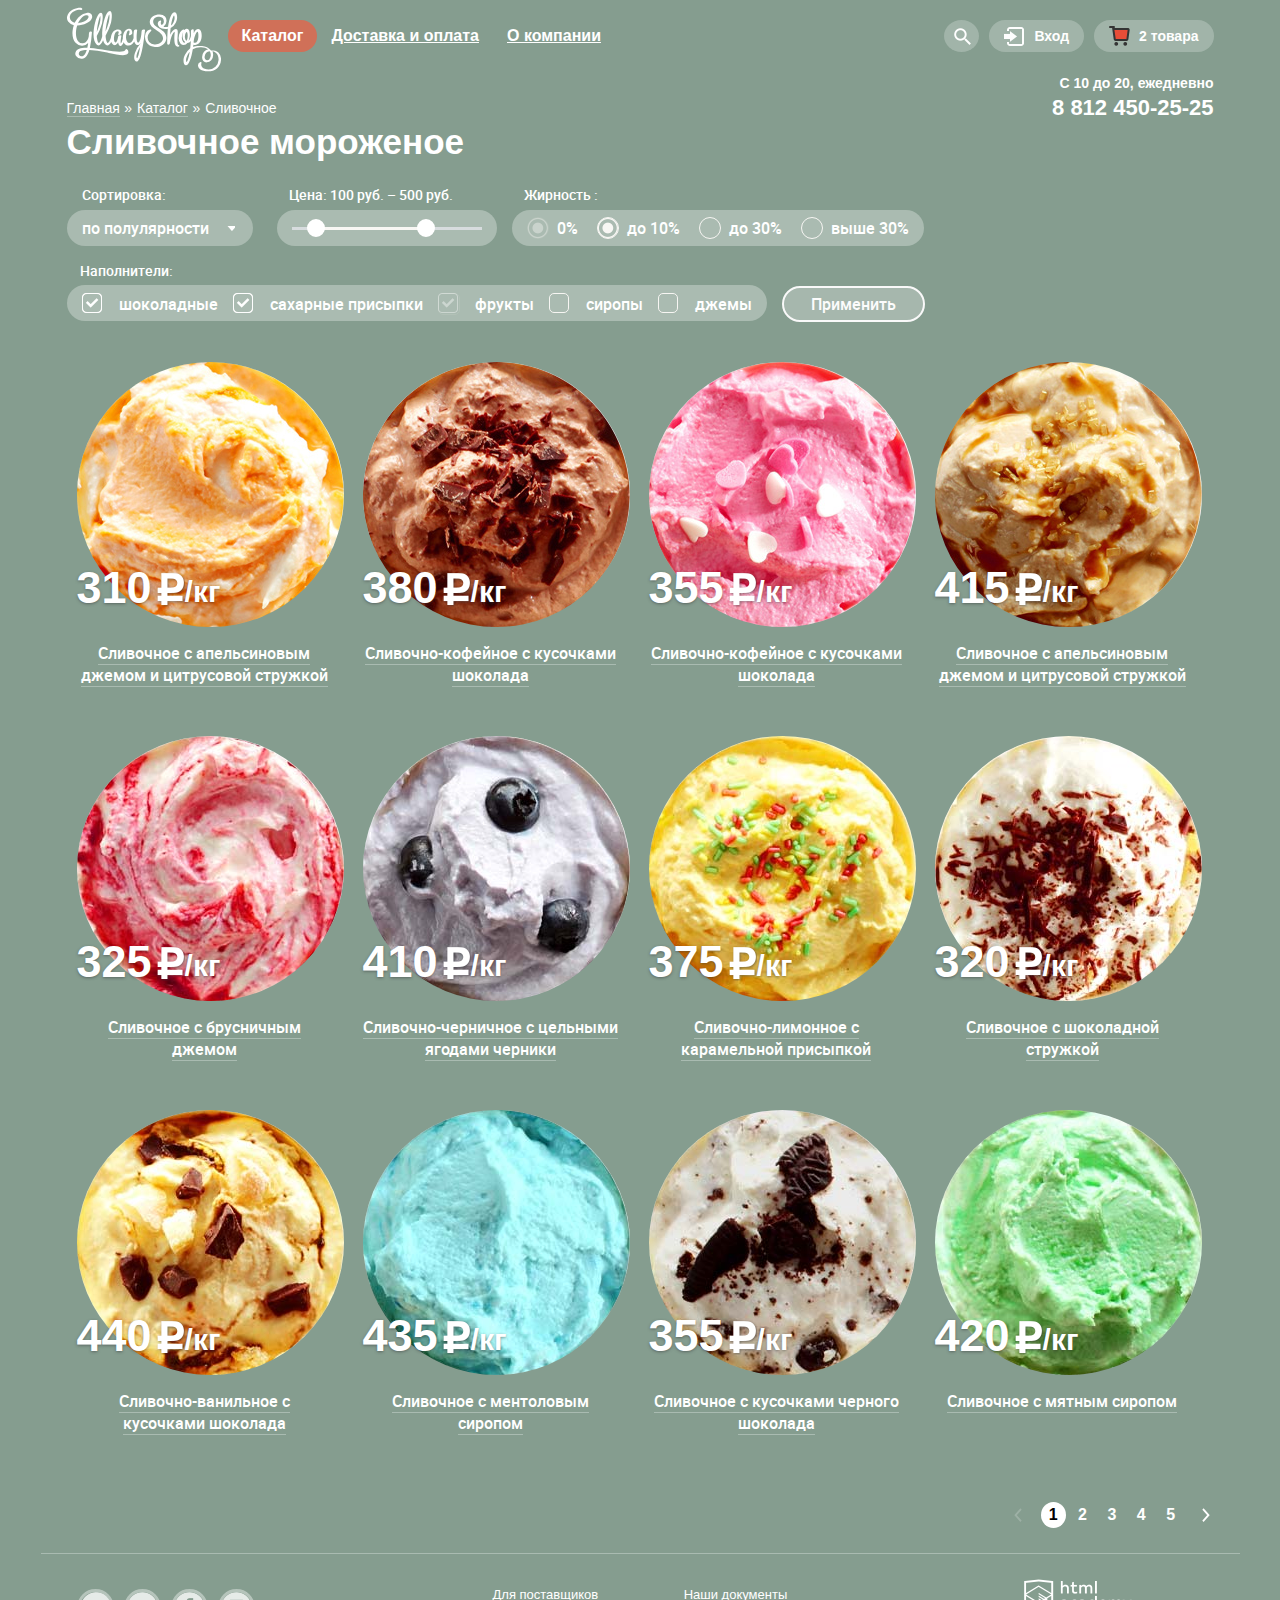
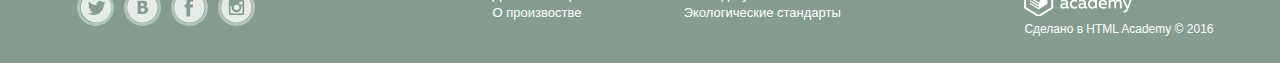
==== commit de7b69e0: "Правки 18/05" ====
--- a/catalog.html
+++ b/catalog.html
@@ -3,8 +3,9 @@
 
 <head>
     <meta charset="UTF-8">
+    <meta http-equiv="X-UA-Compatible" content="IE=edge,chrome=1"/>
+    <meta name="viewport" сontent="width=device-width">
     <title>Gllacy-catalog</title>
-    <link rel="stylesheet" href="js/modernizr-custom.js">
     <link rel="stylesheet" href="css/normalize.css">
     <link href="css/style.min.css" rel="stylesheet">
 </head>
@@ -16,10 +17,10 @@
                 <a href="index.html" class="nav-logo
 "><img class="logo-img" src="img/main-logo.svg" width="160" height="55" alt="Лого"></a>
                 <ul class="menu">
-                    <li class="menu-item active"><a href="#">Каталог</a>
+                    <li class="menu-item"><a class="active-item" href="#">Каталог</a>
                         <ul class="sub-menu">
                             <li><a href="#">Новинки</a></li>
-                            <li class="creamy-active"><a href="#">Сливочное</a></li>
+                            <li><a class="creamy-active" href="#">Сливочное</a></li>
                             <li><a href="#">Щербеты</a></li>
                             <li><a href="#">Фруктовый лед</a></li>
                             <li><a href="#">Мелорин</a></li>
@@ -52,7 +53,7 @@
                         </form>
                     </div>
                 </div>
-                <div class="basket">
+                <div class="basket basket-inner-page">
                     <a href="#">2 товара</a>
                     <div class="basket-form clearfix">
                         <div class="basket-form-top">
@@ -95,38 +96,35 @@
                                 </tr>
                             </table>
                         </div>
-                        <div class="basket-form-bottom ">
+                        <div class="basket-form-bottom">
                             <div class="basket-form-sum">Итого: 750 руб.</div>
-                            <a class="btn btn-basket " href="# ">Оформить заказ</a>
+                            <a class="btn btn-basket" href="#">Оформить заказ</a>
                         </div>
                     </div>
                 </div>
             </div>
         </div>
     </header>
-    <div class="header-bottom ">
-        <div class="container clearfix ">
-            <div class="site-info ">
-                <div class="work-time ">С 10 до 20, ежедневно</div>
-                <div class="phone ">8 812 450-25-25</div>
+    <div class="header-bottom">
+        <div class="container clearfix">
+            <div class="site-info">
+                <div class="work-time">С 10 до 20, ежедневно</div>
+                <div class="phone">8 812 450-25-25</div>
             </div>
-            <ul class="breadcrumbs ">
+            <ul class="breadcrumbs">
                 <li><a href="index.html">Главная</a></li>
-                <li><a href="# ">Каталог</a></li>
-                <li class="active ">Сливочное</li>
+                <li><a href="#">Каталог</a></li>
+                <li class="active">Сливочное</li>
             </ul>
         </div>
     </div>
     <main class="container clearfix">
-        <div class="page-title">
-            <h1>Сливочное мороженое</h1>
-        </div>
+        <h1 class="page-title">Сливочное мороженое</h1>
         <div class="filters">
-            <form action="# " method="post" class="clearfix">
+            <form action="#" method="post" class="clearfix">
                 <div class="form-top">
                     <div class="select">
                         <div class="select-title">Сортировка:</div>
-                        <br/>
                         <select id="select">
                             <option value="popular">по полулярности</option>
                             <option value="cheap">сначала недорогие</option>
@@ -139,7 +137,7 @@
                         <div class="range-filter">
                             <div class="range-controls">
                                 <div class="scale">
-                                    <div style="margin-left:25px;width:117px; " class="bar"></div>
+                                    <div style="margin-left:25px;width:117px;" class="bar"></div>
                                 </div>
                                 <div class="toggle min-toggle"></div>
                                 <div class="toggle max-toggle"></div>
@@ -194,208 +192,206 @@
                             </li>
                         </ul>
                     </div>
-                    <div class="button ">
-                        <button class="btn btn-new" type="submit" value="Применить">Применить</button>
-                    </div>
+                    <button class="btn btn-new" type="submit" value="Применить">Применить</button>
                 </div>
             </form>
         </div>
-        <section class="products clearfix ">
-            <article class="products-item ">
-                <div class="product-img ">
-                    <a href="# " class="product-link "><img src="img/orange-cream.jpg " width="267" height="267" alt="Картинка товара "></a>
-                </div>
-                <div class="product-price ">
-                    310<span class="product-icon "></span><span class="weight ">/кг</span>
-                </div>
-                <div class="product-title ">
-                    <a href="# " class="product-title-link ">Сливочное с апельсиновым джемом и цитрусовой стружкой</a>
-                </div>
-                <div class="product-btn ">
-                    <a class="btn btn-view " href="# ">Быстрый просмотр</a>
-                </div>
-            </article>
-            <article class="products-item ">
-                <div class="product-img ">
-                    <a href="# " class="product-link "><img src="img/coffee-cream.jpg " width="267" height="267" alt="Картинка товара "></a>
-                </div>
-                <div class="product-price ">
-                    380<span class="product-icon "></span><span class="weight ">/кг</span>
-                </div>
-                <div class="product-title ">
-                    <a href="# " class="product-title-link ">Сливочно-кофейное с кусочками шоколада</a>
-                </div>
-                <div class="product-btn ">
-                    <a class="btn btn-view " href="# ">Быстрый просмотр</a>
-                </div>
-            </article>
-            <article class="products-item ">
-                <div class="product-img ">
-                    <a href="# " class="product-link "><img src="img/strawberry-сream.jpg " width="267" height="267" alt="Картинка товара "></a>
-                </div>
-                <div class="product-price ">
-                    355<span class="product-icon "></span><span class="weight ">/кг</span>
-                </div>
-                <div class="product-title ">
-                    <a href="# " class="product-title-link ">Сливочно-кофейное с кусочками шоколада</a>
-                </div>
-                <div class="product-btn ">
-                    <a class="btn btn-view " href="# ">Быстрый просмотр</a>
-                </div>
-            </article>
-            <article class="products-item ">
-                <div class="product-img ">
-                    <a href="# " class="product-link "><img src="img/caramel-cream.jpg " width="267" height="267" alt="Картинка товара "></a>
-                </div>
-                <div class="product-price ">
+        <section class="products clearfix">
+            <article class="products-item">
+                <div class="product-img">
+                    <a href="#" class="product-link "><img src="img/orange-cream.jpg" width="267" height="267" alt="Картинка товара"></a>
+                </div>
+                <div class="product-price">
+                    310<span class="product-icon"></span><span class="weight">/кг</span>
+                </div>
+                <div class="product-title">
+                    <a href="# " class="product-title-link">Сливочное с апельсиновым джемом и цитрусовой стружкой</a>
+                </div>
+                <div class="product-btn">
+                    <a class="btn btn-view" href="#">Быстрый просмотр</a>
+                </div>
+            </article>
+            <article class="products-item">
+                <div class="product-img">
+                    <a href="# " class="product-link "><img src="img/coffee-cream.jpg" width="267" height="267" alt="Картинка товара"></a>
+                </div>
+                <div class="product-price">
+                    380<span class="product-icon"></span><span class="weight">/кг</span>
+                </div>
+                <div class="product-title">
+                    <a href="# " class="product-title-link">Сливочно-кофейное с кусочками шоколада</a>
+                </div>
+                <div class="product-btn">
+                    <a class="btn btn-view" href="#">Быстрый просмотр</a>
+                </div>
+            </article>
+            <article class="products-item">
+                <div class="product-img">
+                    <a href="# " class="product-link"><img src="img/strawberry-cream.jpg" width="267" height="267" alt="Картинка товара"></a>
+                </div>
+                <div class="product-price">
+                    355<span class="product-icon "></span><span class="weight">/кг</span>
+                </div>
+                <div class="product-title">
+                    <a href="# " class="product-title-link">Сливочно-кофейное с кусочками шоколада</a>
+                </div>
+                <div class="product-btn">
+                    <a class="btn btn-view" href="#">Быстрый просмотр</a>
+                </div>
+            </article>
+            <article class="products-item">
+                <div class="product-img">
+                    <a href="# " class="product-link"><img src="img/caramel-cream.jpg" width="267" height="267" alt="Картинка товара"></a>
+                </div>
+                <div class="product-price">
                     415<span class="product-icon "></span><span class="weight ">/кг</span>
                 </div>
-                <div class="product-title ">
-                    <a href="# " class="product-title-link ">Сливочное с апельсиновым джемом и цитрусовой стружкой</a>
-                </div>
-                <div class="product-btn ">
-                    <a class="btn btn-view " href="# ">Быстрый просмотр</a>
-                </div>
-            </article>
-            <article class="products-item ">
-                <div class="product-img ">
-                    <a href="# " class="product-link "><img src="img/jam-cream.jpg " width="267" height="267" alt="Картинка товара "></a>
-                </div>
-                <div class="product-price ">
-                    325<span class="product-icon "></span><span class="weight ">/кг</span>
+                <div class="product-title">
+                    <a href="# " class="product-title-link">Сливочное с апельсиновым джемом и цитрусовой стружкой</a>
+                </div>
+                <div class="product-btn">
+                    <a class="btn btn-view" href="#">Быстрый просмотр</a>
+                </div>
+            </article>
+            <article class="products-item">
+                <div class="product-img">
+                    <a href="#" class="product-link"><img src="img/jam-cream.jpg" width="267" height="267" alt="Картинка товара"></a>
+                </div>
+                <div class="product-price">
+                    325<span class="product-icon"></span><span class="weight">/кг</span>
                 </div>
                 <div class="product-title">
                     <a href="# " class="product-title-link ">Сливочное с брусничным джемом</a>
                 </div>
-                <div class="product-btn ">
-                    <a class="btn btn-view " href="# ">Быстрый просмотр</a>
-                </div>
-            </article>
-            <article class="products-item ">
-                <div class="product-img ">
-                    <a href="# " class="product-link "><img src="img/bilberry-cream.jpg " width="267" height="267" alt="Картинка товара "></a>
-                </div>
-                <div class="product-price ">
-                    410<span class="product-icon "></span><span class="weight ">/кг</span>
-                </div>
-                <div class="product-title ">
-                    <a href="# " class="product-title-link ">Сливочно-черничное с цельными ягодами черники</a>
-                </div>
-                <div class="product-btn ">
-                    <a class="btn btn-view " href="# ">Быстрый просмотр</a>
-                </div>
-            </article>
-            <article class="products-item ">
-                <div class="product-img ">
-                    <a href="# " class="product-link "><img src="img/lemon-cream.jpg " width="267" height="267" alt="Картинка товара "></a>
-                </div>
-                <div class="product-price ">
-                    375<span class="product-icon "></span><span class="weight ">/кг</span>
-                </div>
-                <div class="product-title ">
-                    <a href="# " class="product-title-link ">Сливочно-лимонное с карамельной присыпкой</a>
-                </div>
-                <div class="product-btn ">
-                    <a class="btn btn-view " href="# ">Быстрый просмотр</a>
-                </div>
-            </article>
-            <article class="products-item ">
-                <div class="product-img ">
-                    <a href="# " class="product-link "><img src="img/chocolate-cream.jpg " width="267" height="267" alt="Картинка товара "></a>
-                </div>
-                <div class="product-price ">
-                    320<span class="product-icon "></span><span class="weight ">/кг</span>
-                </div>
-                <div class="product-title ">
-                    <a href="# " class="product-title-link ">Сливочное с шоколадной стружкой</a>
-                </div>
-                <div class="product-btn ">
-                    <a class="btn btn-view " href="# ">Быстрый просмотр</a>
-                </div>
-            </article>
-            <article class="products-item ">
-                <div class="product-img ">
-                    <a href="# " class="product-link "><img src="img/vanilla-cream.jpg " width="267" height="267" alt="Картинка товара "></a>
-                </div>
-                <div class="product-price ">
-                    440<span class="product-icon "></span><span class="weight ">/кг</span>
-                </div>
-                <div class="product-title ">
-                    <a href="# " class="product-title-link ">Сливочно-ванильное с кусочками шоколада</a>
-                </div>
-                <div class="product-btn ">
-                    <a class="btn btn-view " href="# ">Быстрый просмотр</a>
-                </div>
-            </article>
-            <article class="products-item ">
-                <div class="product-img ">
-                    <a href="# " class="product-link "><img src="img/mentol-cream.jpg " width="267" height="267" alt="Картинка товара "></a>
-                </div>
-                <div class="product-price ">
-                    435<span class="product-icon "></span><span class="weight ">/кг</span>
-                </div>
-                <div class="product-title ">
-                    <a href="# " class="product-title-link ">Сливочное с ментоловым сиропом</a>
-                </div>
-                <div class="product-btn ">
-                    <a class="btn btn-view " href="# ">Быстрый просмотр</a>
-                </div>
-            </article>
-            <article class="products-item ">
-                <div class="product-img ">
-                    <a href="# " class="product-link "><img src="img/creamy-chock-cream.jpg " width="267" height="267" alt="Картинка товара "></a>
-                </div>
-                <div class="product-price ">
-                    355<span class="product-icon "></span><span class="weight ">/кг</span>
-                </div>
-                <div class="product-title ">
-                    <a href="# " class="product-title-link ">Сливочное с кусочками черного шоколада</a>
-                </div>
-                <div class="product-btn ">
-                    <a class="btn btn-view " href="# ">Быстрый просмотр</a>
-                </div>
-            </article>
-            <article class="products-item ">
-                <div class="product-img ">
-                    <a href="# " class="product-link "><img src="img/syrup-cream.jpg " width="267" height="267" alt="Картинка товара "></a>
-                </div>
-                <div class="product-price ">
-                    420<span class="product-icon "></span><span class="weight ">/кг</span>
-                </div>
-                <div class="product-title ">
-                    <a href="# " class="product-title-link ">Сливочное с мятным сиропом</a>
-                </div>
-                <div class="product-btn ">
-                    <a class="btn btn-view " href="# ">Быстрый просмотр</a>
+                <div class="product-btn">
+                    <a class="btn btn-view" href="#">Быстрый просмотр</a>
+                </div>
+            </article>
+            <article class="products-item">
+                <div class="product-img">
+                    <a href="# " class="product-link"><img src="img/bilberry-cream.jpg " width="267" height="267" alt="Картинка товара"></a>
+                </div>
+                <div class="product-price">
+                    410<span class="product-icon"></span><span class="weight">/кг</span>
+                </div>
+                <div class="product-title">
+                    <a href="#" class="product-title-link">Сливочно-черничное с цельными ягодами черники</a>
+                </div>
+                <div class="product-btn">
+                    <a class="btn btn-view" href="#">Быстрый просмотр</a>
+                </div>
+            </article>
+            <article class="products-item">
+                <div class="product-img">
+                    <a href="#" class="product-link"><img src="img/lemon-cream.jpg" width="267" height="267" alt="Картинка товара"></a>
+                </div>
+                <div class="product-price">
+                    375<span class="product-icon"></span><span class="weight">/кг</span>
+                </div>
+                <div class="product-title">
+                    <a href="# " class="product-title-link">Сливочно-лимонное с карамельной присыпкой</a>
+                </div>
+                <div class="product-btn">
+                    <a class="btn btn-view" href="#">Быстрый просмотр</a>
+                </div>
+            </article>
+            <article class="products-item">
+                <div class="product-img">
+                    <a href="# " class="product-link"><img src="img/chocolate-cream.jpg" width="267" height="267" alt="Картинка товара"></a>
+                </div>
+                <div class="product-price">
+                    320<span class="product-icon"></span><span class="weight">/кг</span>
+                </div>
+                <div class="product-title">
+                    <a href="#" class="product-title-link">Сливочное с шоколадной стружкой</a>
+                </div>
+                <div class="product-btn">
+                    <a class="btn btn-view" href="# ">Быстрый просмотр</a>
+                </div>
+            </article>
+            <article class="products-item">
+                <div class="product-img">
+                    <a href="#" class="product-link"><img src="img/vanilla-cream.jpg " width="267" height="267" alt="Картинка товара"></a>
+                </div>
+                <div class="product-price">
+                    440<span class="product-icon"></span><span class="weight">/кг</span>
+                </div>
+                <div class="product-title">
+                    <a href="#" class="product-title-link">Сливочно-ванильное с кусочками шоколада</a>
+                </div>
+                <div class="product-btn">
+                    <a class="btn btn-view" href="#">Быстрый просмотр</a>
+                </div>
+            </article>
+            <article class="products-item">
+                <div class="product-img">
+                    <a href="#" class="product-link"><img src="img/mentol-cream.jpg" width="267" height="267" alt="Картинка товара"></a>
+                </div>
+                <div class="product-price">
+                    435<span class="product-icon"></span><span class="weight">/кг</span>
+                </div>
+                <div class="product-title">
+                    <a href="#" class="product-title-link">Сливочное с ментоловым сиропом</a>
+                </div>
+                <div class="product-btn">
+                    <a class="btn btn-view" href="#">Быстрый просмотр</a>
+                </div>
+            </article>
+            <article class="products-item">
+                <div class="product-img">
+                    <a href="#" class="product-link"><img src="img/creamy-chock-cream.jpg " width="267" height="267" alt="Картинка товара"></a>
+                </div>
+                <div class="product-price">
+                    355<span class="product-icon"></span><span class="weight">/кг</span>
+                </div>
+                <div class="product-title">
+                    <a href="#" class="product-title-link">Сливочное с кусочками черного шоколада</a>
+                </div>
+                <div class="product-btn">
+                    <a class="btn btn-view" href=" ">Быстрый просмотр</a>
+                </div>
+            </article>
+            <article class="products-item">
+                <div class="product-img">
+                    <a href="#" class="product-link"><img src="img/syrup-cream.jpg" width="267" height="267" alt="Картинка товара"></a>
+                </div>
+                <div class="product-price">
+                    420<span class="product-icon"></span><span class="weight">/кг</span>
+                </div>
+                <div class="product-title">
+                    <a href="#" class="product-title-link">Сливочное с мятным сиропом</a>
+                </div>
+                <div class="product-btn">
+                    <a class="btn btn-view" href="#">Быстрый просмотр</a>
                 </div>
             </article>
         </section>
-        <div class="paginator ">
-            <ul class="pagination ">
+        <div class="paginator">
+            <ul class="pagination">
                 <li>
-                    <a href="#" class="prev"> < </a>
+                    <a href="#" class="prev">prev</a>
                 </li>
-                <li><a class="active " href="#">1</a></li>
+                <li><a class="active" href="#">1</a></li>
                 <li><a href="#">2</a></li>
                 <li><a href="#">3</a></li>
                 <li><a href="#">4</a></li>
                 <li><a href="#">5</a></li>
                 <li class="forward">
-                    <a href="# " class="next"> > </a>
+                    <a href="#" class="next">next</a>
                 </li>
             </ul>
         </div>
     </main>
-    <footer class="main-footer ">
-        <div class="container clearfix ">
-            <section class="footer-social ">
-                <a class="social-btn social-btn-tw " href="# "></a>
-                <a class="social-btn social-btn-vk " href="# "></a>
-                <a class="social-btn social-btn-fb " href="# "></a>
-                <a class="social-btn social-btn-inst " href="# "></a>
+    <footer class="main-footer">
+        <div class="container container-footer clearfix">
+            <section class="footer-social">
+                <a class="social-btn social-btn-tw" href="#"></a>
+                <a class="social-btn social-btn-vk" href="#"></a>
+                <a class="social-btn social-btn-fb" href="#"></a>
+                <a class="social-btn social-btn-inst" href="#"></a>
             </section>
             <section class="info">
-                <ul class="footer-menu ">
+                <ul class="footer-menu">
                     <li>
                         <a href="#" class="heart-icon">Для поставщиков</a>
                     </li>
@@ -410,16 +406,15 @@
                     </li>
                 </ul>
             </section>
-            <section class="footer-copyright ">
-                <div class="footer-logo ">
-                    <img class="footer-logo-img " src="img/html-logo.png " width="108" height="37" alt="Лого" />
+            <section class="footer-copyright">
+                <div class="footer-logo">
+                    <img class="footer-logo-img" src="img/html-logo.png" width="108" height="37" alt="Лого" />
                 </div>
                 <div class="copyright">
                     Сделано в HTML Academy &copy; 2016
                 </div>
             </section>
         </div>
-        </section>
     </footer>
 </body>
 
--- a/css/style.min.css
+++ b/css/style.min.css
@@ -1 +1 @@
-body{font-family:"Roboto","Arial",sans-serif;min-width:1200px;color:#fff}body>input[type=radio]{display:none}.inner-page{background:#849d8f url(../img/bg-1.jpg);color:#fff}body,html{width:100%;height:100%}.site-wrapper{min-width:940px;background-color:#849d8f;background-image:url("../img/ice cream-1-bg.png");background-repeat:no-repeat;background-position:top center;-webkit-transition:background-image .5s ease,background-color .5s ease;transition:background-image .5s ease,background-color .5s ease}.site-wrapper:after,.site-wrapper:before{content:"";visibility:hidden;background-image:url("../img/ice cream-1-bg.png")}.site-wrapper:after{background-image:url("../img/ice cream-2-bg.png")}img{max-width:100%;height:auto}p,ul{padding:0;margin:0}li{list-style:none}a{text-decoration:none;color:#fff}a:hover{color:#ffbc9e}.clearfix::after{content:"";display:table;clear:both}.container{width:1147px;padding:0 26px;margin:0 auto}.inner-page .main-footer .container{border-top:1px solid #a9bbb1}.sprite-basket-goods-icon{width:21px;height:20px;background-position:-10px -10px}.sprite-basket-hover-icon,.sprite-basket-icon{width:21px;height:20px;background-position:-10px -50px}.sprite-basket-icon{background-position:-10px -90px}.sprite-check-active{width:20px;height:20px;background-position:-10px -130px}.sprite-check-disabled{width:20px;height:20px;background-position:-10px -170px}.sprite-check-hover-active{width:20px;height:20px;background-position:-10px -210px}.sprite-search-hover-icon,.sprite-search-icon{width:17px;height:17px;background-position:-10px -472px}.sprite-search-icon{background-position:-10px -509px}.sprite-sprite{width:61px;height:937px;background-position:-10px -546px}.sprite-user-hover-icon,.sprite-user-icon{width:20px;height:19px;background-position:-10px -1605px}.sprite-user-icon{background-position:-10px -1644px}.sprite-x-icon{width:10px;height:10px;background-position:-10px -1734px}.sprite-fb-icon,.sprite-inst-icon{width:31px;height:31px;background-position:-10px -10px}.sprite-inst-icon{background-position:-10px -61px}.sprite-tw-icon,.sprite-vk-icon{width:31px;height:31px;background-position:-10px -112px}.sprite-vk-icon{background-position:-10px -163px}.sprite{background-image:url(../img/sprite/sprite-radio.png);background-repeat:no-repeat;display:block}.sprite-radio-active{width:21px;height:22px;background-position:-10px -10px}.sprite-radio-disabled{width:21px;height:22px;background-position:-51px -10px}.sprite-radio-hover-active{width:21px;height:22px;background-position:-10px -52px}.header-top{min-height:75px}.logo-img{display:inline-block;vertical-align:top;width:154px;height:65px;padding-top:7px;float:left;margin-right:7px}.navigation{width:850px;float:left;font-size:16px;font-weight:700}.menu{padding:0;font-size:0;margin:20px 0 0}.menu>li,.menu>li>a{display:inline-block;vertical-align:top}.menu>li{position:relative;padding-bottom:5px}.menu>li>a{padding:7px 14px;font-size:16px;line-height:18px;text-decoration:underline}.menu>li:hover>a,.menu>li>a:active{color:#333;background:#f7f6f3;border-radius:30px;text-decoration:none}.menu>li>a:active{box-shadow:inset 0 2px 1px 0 #696969}.inner-page .menu a.nav-logo{padding:0}.inner-page .menu>.active>a{background:#d07058;border-radius:30px;text-decoration:none}.inner-page .navigation li.active{padding-bottom:5px}.sub-menu>li.creamy-active>a{background:#d07058}.sub-menu{position:absolute;margin:0;padding:0;font-size:0;left:0;top:100%;width:145px;background:#fff;border-radius:5px;z-index:10;display:none;box-shadow:0 20px 20px 0 rgba(0,0,0,.4);overflow:hidden}.sub-menu a{font-size:14px;line-height:16px;color:#373737;font-weight:400;padding:8px 0 8px 20px;text-decoration:none;position:relative}.inner-page .basket:hover .basket-form,.menu li:hover .sub-menu,.search:hover .search-wrapper,.sub-menu a,.user-block:hover .user-wrapper{display:block}.sub-menu>li:hover a{display:block;background:#fbded8;color:#373737}.sub-menu>li:active a{background:#f6b5a5;color:#373737}.sub-menu li:first-of-type a{font-weight:700}.sub-menu li:first-of-type a::after{content:"";position:absolute;left:6px;width:90%;bottom:0;height:1px;background:#d1d0ce}.site-actions{max-width:300px;float:right;margin-top:20px;margin-bottom:10px;font-size:0;font-weight:700}.basket,.search,.user-block{position:relative;display:inline-block;vertical-align:top;font-size:14px;line-height:16px}.basket,.search{padding-bottom:5px}.search a{display:block;width:35px;height:32px;border-radius:50%;margin-right:10px;background:#a1b4a9}.search a:hover,.search-wrapper,.search:hover a{background:#f8f7f4}.search a:hover::before,.search::before,.search:hover a::before{position:absolute;content:"";left:10px;bottom:12px;width:17px;height:17px;background-image:url(../img/sprite/sprite.png);background-repeat:no-repeat;background-position:-10px -509px}.search a:hover::before,.search:hover a::before{background-position:-10px -472px}.search-wrapper{display:none;position:absolute;right:5px;top:100%;width:325px;padding:20px 15px;border-radius:10px;box-shadow:0 20px 20px 0 rgba(0,0,0,.4);z-index:10}.search-wrapper input[type=search]{width:100%;padding:10px;font-size:14px;line-height:24px;color:#999;border-radius:5px;border:1px solid #d3d3d2;font-family:"Robotoregular","Arial",sans-serif;outline:none}.search-wrapper input[type=search]:hover{border:2px solid #d3d3d2;padding:9px;outline:none}.search-wrapper input[type=search]:focus{border:2px solid #8fbdec;padding:9px;outline:none}.user-block{padding-bottom:5px}.user-block>a{display:block;border-radius:30px;padding:8px 15px 8px 45px;margin-right:10px;background:#a1b4a9}.user-block:hover a,.user-block>a:hover{color:#373737;background:#f8f7f4}.user-block::before,.user-block:hover>a::before,.user-block>a:hover::before{position:absolute;left:15px;bottom:11px;content:"";width:20px;height:19px;background-image:url(../img/sprite/sprite.png);background-position:-10px -1644px}.user-block:hover>a::before,.user-block>a:hover::before{background-position:-10px -1605px}.user-wrapper{display:none;position:absolute;right:5px;top:100%;width:245px;padding:20px 15px;background:#f8f7f4;border-radius:10px;box-shadow:0 20px 20px 0 rgba(0,0,0,.4);z-index:10}.user-wrapper input[type=email],input[type=password]{width:240px;padding:10px;font-size:14px;line-height:24px;color:#999;border-radius:5px;margin-bottom:20px;border:1px solid #d3d3d2;font-family:"Robotoregular","Arial",sans-serif;box-sizing:border-box}.user-wrapper input[type=email]:hover,input[type=password]:hover{border:2px solid #d3d3d2;padding:9px;outline:none}.user-wrapper input[type=email]:focus,input[type=password]:focus{border:2px solid #8fbdec;padding:9px;outline:none}.user-wrapper a{display:inline-block;text-align:center;vertical-align:top;padding:0;margin:0 0 8px;font-size:13px;background:#f8f7f4;color:#323232;text-decoration:underline}.user-wrapper a:hover{color:#ffbc9e}.inner-page .basket{position:relative;padding-bottom:5px}.basket>a{display:block;border-radius:30px;padding:8px 30px 8px 45px;background:#a1b4a9}.inner-page .basket>a{padding-right:15px}.basket:hover>a,.basket>a:hover{color:#373737;background:#f8f7f4}.basket>a:before,.basket>a:hover::before,.inner-page .basket:hover>a:before,.inner-page .basket>a:before{position:absolute;left:15px;bottom:11px;content:"";width:21px;height:20px;background-image:url(../img/sprite/sprite.png);background-position:-10px -90px}.basket>a:hover::before,.inner-page .basket:hover>a:before,.inner-page .basket>a:before{background-position:-10px -10px}.basket>a:hover::before{background-position:-10px -50px}.inner-page .basket-form{position:absolute;right:5px;top:100%;display:none;padding:20px 15px;color:#323232;background:#f8f7f4;border-radius:10px;box-shadow:0 20px 20px 0 rgba(0,0,0,.4);z-index:10}.basket-form-top,table{width:535px;border-bottom:1px solid #cacac7}.basket-form-top{margin-bottom:15px}table{height:110px;font-size:13px;line-height:16px;font-weight:400;border-collapse:collapse;color:#323232}td{vertical-align:center}.column-close{width:20px;position:relative}.close-icon-strawberry::before,.close-icon::before{content:"";position:absolute;top:20px;left:0;width:10px;height:10px;background-image:url(../img/sprite/sprite.png);background-repeat:no-repeat;background-position:-10px -1734px;cursor:pointer}.close-icon-strawberry::before{top:10px}.column-img{text-align:center}.column-img-strawberry{width:33px;vertical-align:top}.column-text{width:260px;padding-left:10px}.column-text-strawberry{padding-bottom:5px}.column-weight{width:120px;text-align:left}.column-weight span{color:#999}.column-weight-strawberry{padding-bottom:20px}.column-price{width:70px;text-align:center}.column-price-strawberry{padding-bottom:20px}.basket-form-sum{float:right;margin-bottom:15px}.site-info{min-height:40px;max-width:270px;font-weight:700;float:right}.work-time{float:right;font-size:14px;line-height:16px;margin-bottom:5px}.phone{font-size:22px;line-height:24px;float:right}.slider{position:relative;padding-top:270px;text-align:center;color:#fff;margin-bottom:40px}.slide-title{font-family:"Robotoblack","Arial",sans-serif;width:700px;margin:0 auto 30px;font-weight:800;font-size:60px;line-height:61px}.slide-btn{display:inline-block;padding:12px 50px;font-weight:600;font-size:31px;line-height:41px;vertical-align:top;color:#fff;text-decoration:none;text-shadow:0 2px 5px rgba(160,32,11,.76);background:#f26843;background:-webkit-linear-gradient(top,#f26843 0%,#e74a35 100%);background:linear-gradient(to bottom,#f26843 0%,#e74a35 100%);border-radius:100px;box-shadow:0 2px 2px rgba(172,16,0,.64)}.slide-btn:hover{color:#fff;background:-webkit-linear-gradient(top,#f58669 0%,#ec6f5e 100%);background:linear-gradient(to bottom,#f58669 0%,#ec6f5e 100%);box-shadow:0 2px 2px #ac1000}.slide-btn:active{background:-webkit-linear-gradient(top,#d84732 0%,#e1613e 100%);background:linear-gradient(to bottom,#d84732 0%,#e1613e 100%);box-shadow:inset 0 2px 2px #ac1000}.slider-controls label{display:inline-block;width:17px;height:17px;margin-right:8px;vertical-align:top;background-color:transparent;border:2px solid #fff;border-radius:50%;cursor:pointer}.slider-controls label:hover{background:#b2c1b7}.slider-controls{position:absolute;bottom:25px;left:0;z-index:20;font-size:0}.slide,input[type=checkbox],input[type=radio]{display:none}#btn-1:checked~.site-wrapper #slide1,#btn-2:checked~.site-wrapper #slide2,#btn-3:checked~.site-wrapper #slide3{display:block}#btn-1:checked~.site-wrapper label[for=btn-1],#btn-2:checked~.site-wrapper label[for=btn-2],#btn-3:checked~.site-wrapper label[for=btn-3]{background-color:#fff}#btn-1:checked~.site-wrapper{background-color:#849d8f;background-image:url("../img/ice cream-3-bg.png")}#btn-2:checked~.site-wrapper{background-color:#8996a6;background-image:url("../img/ice cream-2-bg.png")}#btn-3:checked~.site-wrapper{background-color:#9d8b84;background-image:url("../img/ice cream-1-bg.png")}.btn{display:inline-block;vertical-align:top;font-weight:700;background:-webkit-linear-gradient(top,#f26843 0%,#e74a35 100%);background:linear-gradient(to bottom,#f26843 0%,#e74a35 100%);border-radius:30px;box-shadow:0 2px 2px 0 #ac1000;outline:none;border:none;cursor:pointer}.btn:hover{background:#f17d64;color:#fff;box-shadow:0 1px 2px 0 #ac1000}.btn:active{background:-webkit-linear-gradient(top,#e74a35 0%,#f26843 100%);background:linear-gradient(to bottom,#e74a35 0%,#f26843 100%);color:#fff;box-shadow:inset 0 2px 2px 0 #942718}.btn-new{padding:8px 27px;font-size:16px;line-height:16px;font-weight:500;background:#a6b7ad;color:#fcfcfc;border:2px solid #f9f9f9;box-shadow:none}.btn-new:hover{background:#fbfcfb;color:#353535;border-color:#fbfcfb;box-shadow:none}.btn-new:active{padding:10px 29px;background:#eaeaea;color:#353535;border:none;box-shadow:inset 0 2px 1px 0 #696969}.button{display:inline-block;vertical-align:top;margin-top:25px}.btn-feedback,.btn-link{font-size:18px;text-align:center}.btn-link{float:right;padding:11px 23px;margin-right:20px;line-height:24px}.btn-feedback{width:250px;min-height:44px;line-height:45px;vertical-align:middle;margin-top:20px;margin-bottom:30px}.btn-submit,.btn-user{font-size:18px;line-height:24px}.btn-submit{border:none;position:relative;padding:10px 20px;color:#fff}.btn-user{padding:10px 23px;color:#fefefe;float:left;margin-right:15px}.btn-basket,.btn-view{font-size:18px;line-height:24px;font-weight:700;padding:10px 15px}.btn-basket{clear:both;float:right}.btn-view{font-family:"Robotoregular","Arial",sans-serif;display:inline-block;vertical-align:top;text-align:center;width:80%;margin-bottom:5px}.breadcrumbs{float:left;margin-top:25px}.breadcrumbs ul{margin:0;padding:0;font-size:0}.breadcrumbs li{display:inline-block;vertical-align:top;font-size:14px;line-height:16px}.breadcrumbs li a{display:inline;border-bottom:1px solid #a9bbb1}.breadcrumbs li:last-child{margin-right:0}.breadcrumbs li::before{content:"»";margin-right:5px}.breadcrumbs li:first-child:before{display:none}.inner-page .page-title h1{padding:0;font-size:35px;line-height:41px;margin:0 0 25px}.filters{font-size:0;margin-bottom:30px;font-family:'Robotomedium';font-weight:500}.select{display:inline-block;vertical-align:top;font-size:16px;line-height:18px}.select-title{margin-left:15px;margin-bottom:7px;font-size:14px;line-height:16px}.form-top select,.form-top select:hover{background-repeat:no-repeat;background-position:90% center}.form-top select{height:36px;text-align:left;padding:6px 25px 6px 15px;margin-right:15px;border-radius:30px;outline:none;border:none;-webkit-appearance:none;-moz-appearance:none;-ms-appearance:none;appearance:none;text-indent:.01px;background-color:#a9bab0;color:#fff;background-image:url(../img/marker.png)}.form-top select:hover{background-color:#fff;color:#323232;background-image:url(../img/marker-hover.png)}.form-top select,.range,.range-title,.select-title{display:inline-block;vertical-align:top}.range-title{line-height:16px;margin-left:12px;margin-bottom:7px;font-size:14px}.range{margin-right:15px;font-size:16px}.range-filter{width:220px;margin:auto}.range-controls{position:relative;height:36px;padding:0 15px;background:#aabbb1;border-radius:30px;overflow:hidden}.scale{margin-top:17px;height:3px;background:#d7dcde}.bar{height:3px;width:117px;background:#f8f7f4}.toggle{position:absolute;top:9px;width:4px;height:4px;border:8px solid #fff;background:#ababab;cursor:pointer;border-radius:50%}.min-toggle,.toggle{left:30px}.max-toggle{left:140px}.max-toggle:hover,.min-toggle:hover{width:5px;height:5px}.radio{display:inline-block;vertical-align:top;font-size:16px}.radio-title{font-size:14px;line-height:16px;margin-left:12px;margin-bottom:7px}.radio-items li{display:inline-block;vertical-align:top}.radio span{margin-top:7px}.radio-items{font-size:16px;line-height:18px;background:#aabbb1;padding-top:9px;padding-bottom:9px;padding-right:15px;border-radius:30px}input[type=radio]+label{position:relative;cursor:pointer;line-height:18px;padding-left:45px}input[type=radio]+label::before{content:"";position:absolute;top:0;left:-10px;display:block;width:20px;height:20px;border:1px solid #f7f6f3;border-radius:50%;margin-left:25px;overflow:hidden}input[type=radio]+label:hover::before{content:"";width:18px;height:18px;border:2px solid #fff}input[type=radio]:checked+label::after{content:"";position:absolute;top:0;left:15px;width:21px;height:22px;background-image:url(../img/sprite/sprite-radio.png);background-position:-10px -10px;background-repeat:no-repeat}input[type=radio]:disabled+label::before{content:"";position:absolute;top:0;left:-10px;display:block;width:20px;height:20px;border:1px solid #b2c1b7;border-radius:50%;margin-left:25px;overflow:hidden}input[type=radio]:disabled+label::after{content:"";position:absolute;top:0;left:15px;width:21px;height:22px;background-image:url(../img/sprite/sprite-radio.png);background-position:-51px -10px;background-repeat:no-repeat}.form-top{margin-bottom:15px}.checkbox,.checkbox-items li,.checkbox-title,.pagination li{display:inline-block;vertical-align:top}.checkbox-title{font-size:14px;margin-left:13px;margin-bottom:5px}.checkbox-items ul{margin:0;padding:0}.checkbox-items{height:20px;width:700px;background:#aabbb1;padding-top:8px;padding-bottom:8px;border-radius:30px;margin-right:15px}input[type=checkbox]+label{position:relative;cursor:pointer;font-size:16px;padding-left:52px}input[type=checkbox]+label::before{content:"";position:absolute;top:0;left:-10px;display:block;width:18px;height:18px;border:1px solid #f7f6f3;border-radius:5px;margin-left:25px}input[type=checkbox]+label:hover::before{width:16px;height:16px;content:"";border:2px solid #fff}input[type=checkbox]:checked+label::after{content:"";position:absolute;top:0;left:15px;width:20px;height:20px;background-image:url(../img/sprite/sprite.png);background-position:-10px -130px}input[type=checkbox]:disabled+label::before{content:"";position:absolute;top:0;left:-10px;display:block;width:20px;height:20px;border:1px solid #b2c1b7;margin-left:25px;overflow:hidden}input[type=checkbox]:disabled+label::after{content:"";position:absolute;top:0;left:15px;width:21px;height:22px;background-image:url(../img/sprite/sprite.png);background-position:-10px -170px;background-repeat:no-repeat}.banner{margin-bottom:30px}.banner-title{padding-bottom:17px;font-size:35px;line-height:41px;font-weight:700}.banner-item{padding-top:17px;padding-bottom:20px;padding-left:21px;width:539px;border-radius:10px}.banner-item-left{float:left;background:url(../img/banner-bg.png) no-repeat}.banner-item-right{float:right;background:url(../img/banner-bg2.png) no-repeat}.banner-description{font-size:18px;padding-bottom:45px;line-height:22px;font-weight:700}.inner-page .products{margin-bottom:28px}.products{font-size:0}.products-item{display:inline-block;vertical-align:top;position:relative;padding:10px 10px 0;width:266px;margin-bottom:20px}.products-item:nth-child(4n){margin-right:0}.product-item-hit{position:relative}.product-item-hit::before{content:"";position:absolute;width:60px;height:60px;background:url(../img/hit.png) no-repeat 0 0}.product-title{display:inline-block;vertical-align:top;width:255px;padding-bottom:24px;max-height:40px;text-align:center}.product-title-link{font-family:"Robotomedium","Arial",sans-serif;display:inline;font-size:16px;line-height:22px;font-weight:400;border-bottom:1px solid #a9bbb1}.products-item:hover a.product-title-link{text-decoration:none;color:#fff;border:none}.product-price{position:absolute;top:210px;padding-right:40px;font-size:45px;font-weight:700;text-shadow:0 1px 3px rgba(49,50,53,.5)}.product-link{width:267px;height:265px;margin-bottom:15px;display:block;border-radius:50%;overflow:hidden}.product-icon{display:inline-block;vertical-align:top;width:29px;height:45px;margin-left:4px;background:url(../img/rub-icon.png) no-repeat 0 10px;text-shadow:0 1px 3px rgba(49,50,53,.5)}.product-btn{display:none;text-align:center;padding:0 10px 10px;background:rgba(248,247,244,.3);margin:0 -10px -59px;position:relative;z-index:2;border-radius:0 0 5px 5px}.products-item:hover{background:rgba(248,247,244,.2);z-index:2;border-radius:5px 5px 0 0;box-shadow:0 20px 20px rgba(0,0,0,.1)}.products-item:hover .product-btn{display:block;box-shadow:0 20px 20px rgba(0,0,0,.1)}.weight{display:inline-block;vertical-align:bottom;font-size:30px;line-height:45px;text-shadow:0 1px 3px rgba(49,50,53,.5)}.paginator{position:relative;font-size:0;float:right;margin-bottom:25px}.pagination{padding:0;margin:0;font-size:16px;line-height:18px;font-weight:700}.pagination li a{display:block;padding:4px 8px;color:#fff}.next,.prev{text-indent:-10000px;background-repeat:no-repeat}.prev{margin-right:10px;background:url(../img/prev-arrow.png) no-repeat center center}.next{margin-left:10px;background:url(../img/next-arrow.png) no-repeat center center}.pagination li a:hover{background:#9db1a5;border-radius:50%}.pagination li .prev:active,.pagination li .prev:hover{background-color:none;background:url(../img/prev-arrow.png) no-repeat center center;border-radius:0}.pagination li .next:active,.pagination li .next:hover{background-color:none;background:url(../img/next-arrow.png) no-repeat center center;border-radius:0}.pagination li a.active,.pagination li a:active{background-color:#fff;color:#000;border-radius:50%}.features{padding-top:25px;padding-left:23px;margin-bottom:38px;border-radius:10px;background:#e8d8b4 url(../img/seo-bg.png)}.features-title{padding-bottom:10px;font-size:24px;line-height:30px;font-weight:700;color:#323232}.features-box-left{margin-right:26px}.features-box-left,.features-box-right{position:relative;width:535px;float:left}.feature-item{padding-left:55px;padding-top:10px;color:#323232;font-size:16px;line-height:22px;font-weight:400;margin-bottom:26px}.feature-item:nth-child(2n){padding-top:20px}.feature-item:nth-child(odd){margin-bottom:0}.feature-cream-icon{background:url(../img/ice-cream-icon.svg) no-repeat 0 0}.feature-leaf-icon{background:url(../img/leaf-icon.svg) no-repeat 0 10px}.feature-cow-icon{background:url(../img/cow-icon.svg) no-repeat 0 0}.feature-therm-icon{background:url(../img/therm-icon.svg) no-repeat 0 10px}.news-box-blog{padding-top:26px;padding-left:20px;width:540px;float:left;background:url(../img/article-bg.jpg) no-repeat;background-size:cover;border-radius:15px}.news-blog-title{padding-bottom:5px;font-size:16px;font-weight:700;line-height:22px;color:#323232}.news-blog-text{padding-bottom:80px}.news-blog-link{font-size:24px;line-height:30px;font-weight:700;text-decoration:underline;color:#323232}.news-blog-link:hover{color:#e84d37}.news-box-email{padding-top:37px;padding-bottom:38px;padding-left:27px;width:533px;float:right;background:#f8f7f4;border-radius:15px}.email-text{padding-bottom:35px;font-size:16px;line-height:22px;color:#5a5a5a;font-weight:400}.news-box-email input[type=email]{width:365px;padding:10px 25px 10px 12px;min-height:40px;font-family:"Robotoregular","Arial",sans-serif;border:1px solid #d3d3d2;border-radius:5px;margin-right:10px;font-size:16px;line-height:24px;color:#999;box-sizing:border-box}.news-box-email input[type=email]:hover{padding:9px 24px 9px 11px;border:2px solid #d3d3d2;outline:none}.news-box-email input[type=email]:focus{padding:9px 24px 9px 11px;border:2px solid #8fbdec;outline:none}.news{margin-bottom:40px}.container{position:relative}.feedback{position:absolute;top:220px;right:26px;-webkit-transform:translateY(-50%);transform:translateY(-50%);width:250px;padding-top:25px;padding-left:25px;padding-right:25px;background:#fffefd;border-radius:10px}.feedback-text{width:195px;color:#484948;font-size:14px;line-height:20px;font-weight:400px;margin-bottom:5px}.feedback-address,.feedback-phone{font-size:18px;color:#484948;font-weight:700}.feedback-address{margin-bottom:20px;line-height:20px}.feedback-phone{line-height:22px}.modal-content{display:none;position:fixed;top:50%;left:50%;margin-top:-232px;margin-left:-238px;width:480px;padding:20px 20px 0;color:#999;background:#f8f7f4;z-index:1000;box-sizing:border-box}@-webkit-keyframes bounce{0%{-webkit-transform:translateY(-2000px);transform:translateY(-2000px)}70%{-webkit-transform:translateY(30px);transform:translateY(30px)}90%{-webkit-transform:translateY(-10px);transform:translateY(-10px)}to{-webkit-transform:translateY(0);transform:translateY(0)}}.modal-content-show{display:block;-webkit-animation:bounce .6s;animation:bounce .6s}.modal-content-close{display:block;height:22px;position:absolute;top:10px;right:15px;width:22px;font-size:0;border:0;outline:0;cursor:pointer;z-index:100}.modal-content-close::after,.modal-content-close::before{content:"";position:absolute;top:10px;left:2px;width:19px;height:3px;background:#000;border-radius:1px}.modal-content-close::before{-webkit-transform:rotate(45deg);transform:rotate(45deg)}.modal-content-close::after{-webkit-transform:rotate(-45deg);transform:rotate(-45deg)}.modal-content-title{font-size:24px;line-height:28px;padding:0;margin:0 0 20px;color:#323232}.body{font-family:sans-serif;margin:0 auto;width:100%;max-width:500px}.textinput{height:44px;margin-bottom:20px;position:relative;width:100%}.textinput input,.textinput label{width:60%;cursor:text;font-size:16px;line-height:24px;padding:9px 15px;position:absolute}.textinput input{border:1px solid #d3d3d2;border-radius:5px}.textinput input:hover{border:2px solid #d3d3d2;padding:8px 14px;border-radius:5px}.textinput input:focus{border:2px solid #8fbdec;padding:8px 14px;border-radius:5px;outline:none}.textinput label{color:#d3d3d2}textarea{width:95%;padding:12px 11px;min-height:155px;margin-bottom:20px;border-radius:5px;border:1px solid #d3d3d2}textarea:hover{border:1px solid #d3d3d2;box-shadow:0 0 0 1px #d3d3d2}textarea:focus{border:1px solid #8fbdec;box-shadow:0 0 0 1px #d3d3d2;outline:none}.login-form .btn-submit{float:right;margin-bottom:28px}.map-img{height:433px;background:url(../img/map.jpg) 0 0 no-repeat;background-size:cover}.footer-social{padding-left:10px;min-height:45px;margin-top:35px;margin-bottom:27px;margin-right:28px;font-size:0;width:370px;float:left}.social-btn{display:inline-block;vertical-align:top;font-size:16px;border:3px solid #c2cec7;border-radius:50%;margin-right:10px;background-image:url(../img/sprite/sprite-social.png);background-repeat:no-repeat}.social-btn-tw,.social-btn-tw:active,.social-btn-tw:hover{width:31px;height:31px;background-position:-10px -112px;opacity:.8}.social-btn-tw:active,.social-btn-tw:hover{opacity:1}.social-btn-tw:active{box-shadow:0 2px 1px 0 #888 inset}.social-btn-vk,.social-btn-vk:active,.social-btn-vk:hover{width:31px;height:31px;background-position:-10px -163px;opacity:.8}.social-btn-vk:active,.social-btn-vk:hover{opacity:1}.social-btn-vk:active{box-shadow:0 2px 1px 0 #888 inset}.social-btn-fb{opacity:.8}.social-btn-fb,.social-btn-fb:active,.social-btn-fb:hover{width:31px;height:31px;background-position:-10px -10px}.social-btn-fb:hover{opacity:1}.social-btn-fb:active{box-shadow:0 2px 1px 0 #888 inset;opasity:1}.social-btn-inst,.social-btn-inst:active,.social-btn-inst:hover{width:31px;height:31px;background-position:-10px -61px;opacity:.8}.social-btn-inst:active,.social-btn-inst:hover{opacity:1}.social-btn-inst:active{box-shadow:0 2px 1px 0 #888 inset}.info{min-height:45px;float:left;margin-top:32px;margin-bottom:27px;margin-right:20px}.info a:hover{color:#fff;text-decoration:underline}.footer-menu{-webkit-column-count:2;-moz-column-count:2;column-count:2}.footer-menu li a{font-size:13px;line-height:18px;display:block;position:relative;padding-left:18px}.footer-menu li a::before{display:none;content:"";position:absolute;top:2px;left:0;width:15px;height:15px;background:url(../img/heart.svg) no-repeat 0 0}.footer-menu,.footer-menu li a:hover::before{display:block}.copyright{font-size:12px;line-height:18px}.footer-copyright{margin-top:25px;margin-bottom:25px;max-width:255px;float:right}@font-face{font-family:'robotoblack';src:url(../fonts/roboto-black-webfont.woff2) format('woff2'),url(../fonts/roboto-black-webfont.woff) format('woff');font-weight:400;font-style:normal}@font-face{font-family:'robotoblack_italic';src:url(../fonts/roboto-blackitalic-webfont.woff2) format('woff2'),url(../fonts/roboto-blackitalic-webfont.woff) format('woff');font-weight:400;font-style:normal}@font-face{font-family:'robotobold';src:url(../fonts/roboto-bold-webfont.woff2) format('woff2'),url(../fonts/roboto-bold-webfont.woff) format('woff');font-weight:400;font-style:normal}@font-face{font-family:'robotobold_italic';src:url(../fonts/roboto-bolditalic-webfont.woff2) format('woff2'),url(../fonts/roboto-bolditalic-webfont.woff) format('woff');font-weight:400;font-style:normal}@font-face{font-family:'robotoitalic';src:url(../fonts/roboto-italic-webfont.woff2) format('woff2'),url(../fonts/roboto-italic-webfont.woff) format('woff');font-weight:400;font-style:normal}@font-face{font-family:'robotolight';src:url(../fonts/roboto-light-webfont.woff2) format('woff2'),url(../fonts/roboto-light-webfont.woff) format('woff');font-weight:400;font-style:normal}@font-face{font-family:'robotolight_italic';src:url(../fonts/roboto-lightitalic-webfont.woff2) format('woff2'),url(../fonts/roboto-lightitalic-webfont.woff) format('woff');font-weight:400;font-style:normal}@font-face{font-family:'robotomedium';src:url(../fonts/roboto-medium-webfont.woff2) format('woff2'),url(../fonts/roboto-medium-webfont.woff) format('woff');font-weight:400;font-style:normal}@font-face{font-family:'robotomedium_italic';src:url(../fonts/roboto-mediumitalic-webfont.woff2) format('woff2'),url(../fonts/roboto-mediumitalic-webfont.woff) format('woff');font-weight:400;font-style:normal}@font-face{font-family:'robotoregular';src:url(../fonts/roboto-regular-webfont.woff2) format('woff2'),url(../fonts/roboto-regular-webfont.woff) format('woff');font-weight:400;font-style:normal}@font-face{font-family:'robotothin';src:url(../fonts/roboto-thin-webfont.woff2) format('woff2'),url(../fonts/roboto-thin-webfont.woff) format('woff');font-weight:400;font-style:normal}@font-face{font-family:'robotothin_italic';src:url(../fonts/roboto-thinitalic-webfont.woff2) format('woff2'),url(../fonts/roboto-thinitalic-webfont.woff) format('woff');font-weight:400;font-style:normal}+body{font-family:"Roboto","Arial",sans-serif;min-width:1200px;color:#fff}body>input[type=radio]{display:none}.inner-page{background:#849d8f url(../img/bg-1.jpg);color:#fff}body,html{width:100%;height:100%}.site-wrapper{min-width:940px;background-color:#849d8f;background-image:url("../img/ice cream-1-bg.png");background-repeat:no-repeat;background-position:top center;-webkit-transition:background-image .5s ease,background-color .5s ease;transition:background-image .5s ease,background-color .5s ease}.site-wrapper:after,.site-wrapper:before{content:"";visibility:hidden;background-image:url("../img/ice cream-1-bg.png")}.site-wrapper:after{background-image:url("../img/ice cream-2-bg.png")}img{max-width:100%;height:auto}p,ul{padding:0;margin:0}li{list-style:none}a{text-decoration:none;color:#fff}a:hover{color:#ffbc9e}.clearfix::after{content:"";display:table;clear:both}.container{width:1147px;padding:0 26px;margin:0 auto}.inner-page .container-footer{border-top:1px solid #a9bbb1}.sprite-basket-goods-icon{width:21px;height:20px;background-position:-10px -10px}.sprite-basket-hover-icon,.sprite-basket-icon{width:21px;height:20px;background-position:-10px -50px}.sprite-basket-icon{background-position:-10px -90px}.sprite-check-active{width:20px;height:20px;background-position:-10px -130px}.sprite-check-disabled{width:20px;height:20px;background-position:-10px -170px}.sprite-check-hover-active{width:20px;height:20px;background-position:-10px -210px}.sprite-search-hover-icon,.sprite-search-icon{width:17px;height:17px;background-position:-10px -472px}.sprite-search-icon{background-position:-10px -509px}.sprite-sprite{width:61px;height:937px;background-position:-10px -546px}.sprite-user-hover-icon,.sprite-user-icon{width:20px;height:19px;background-position:-10px -1605px}.sprite-user-icon{background-position:-10px -1644px}.sprite-x-icon{width:10px;height:10px;background-position:-10px -1734px}.sprite-fb-icon,.sprite-inst-icon{width:31px;height:31px;background-position:-10px -10px}.sprite-inst-icon{background-position:-10px -61px}.sprite-tw-icon,.sprite-vk-icon{width:31px;height:31px;background-position:-10px -112px}.sprite-vk-icon{background-position:-10px -163px}.sprite{background-image:url(../img/sprite/sprite-radio.png);background-repeat:no-repeat;display:block}.sprite-radio-active{width:21px;height:22px;background-position:-10px -10px}.sprite-radio-disabled{width:21px;height:22px;background-position:-51px -10px}.sprite-radio-hover-active{width:21px;height:22px;background-position:-10px -52px}.header-top{min-height:75px}.logo-img{display:inline-block;vertical-align:top;width:154px;height:65px;padding-top:7px;float:left;margin-right:7px}.navigation{width:850px;float:left;font-size:16px;font-weight:700}.menu{font-size:0;margin:20px 0 0}.menu-item>a,.menu>li{display:inline-block;vertical-align:top}.menu>li{position:relative;padding-bottom:5px}.menu-item>a{padding:7px 14px;font-size:16px;line-height:18px;text-decoration:underline}.menu-item>a:active,li.menu-item:hover>a{color:#333;background:#f7f6f3;border-radius:30px;text-decoration:none}.menu-item>a:active{box-shadow:inset 0 2px 1px 0 #696969}.inner-page a.nav-logo,.menu{padding:0}.inner-page a.active-item{background:#d07058;border-radius:30px;text-decoration:none}.inner-page li.active{padding-bottom:5px}.sub-menu .creamy-active{background:#d07058}.sub-menu{position:absolute;margin:0;padding:0;font-size:0;left:0;top:100%;width:145px;background:#fff;border-radius:5px;z-index:10;display:none;box-shadow:0 20px 20px 0 rgba(0,0,0,.4);overflow:hidden}.sub-menu a{font-size:14px;line-height:16px;color:#373737;font-weight:400;padding:8px 0 8px 20px;text-decoration:none;position:relative}.basket-inner-page:hover .basket-form,.menu li:hover .sub-menu,.search:hover .search-wrapper,.sub-menu a,.user-block:hover .user-wrapper{display:block}.sub-menu>li:hover a{display:block;background:#fbded8;color:#373737}.sub-menu>li:active a{background:#f6b5a5;color:#373737}.sub-menu li:first-of-type a{font-weight:700}.sub-menu li:first-of-type a::after{content:"";position:absolute;left:6px;width:90%;bottom:0;height:1px;background:#d1d0ce}.site-actions{max-width:300px;float:right;margin-top:20px;margin-bottom:10px;font-size:0;font-weight:700}.basket,.search,.user-block{position:relative;display:inline-block;vertical-align:top;font-size:14px;line-height:16px}.basket,.search{padding-bottom:5px}.search a{display:block;width:35px;height:32px;border-radius:50%;margin-right:10px;background:#a1b4a9}.search a:hover,.search-wrapper,.search:hover a{background:#f8f7f4}.search a:hover::before,.search::before,.search:hover a::before{position:absolute;content:"";left:10px;bottom:12px;width:17px;height:17px;background-image:url(../img/sprite/sprite.png);background-repeat:no-repeat;background-position:-10px -509px}.search a:hover::before,.search:hover a::before{background-position:-10px -472px}.search-wrapper{display:none;position:absolute;right:5px;top:100%;width:325px;padding:20px 15px;border-radius:10px;box-shadow:0 20px 20px 0 rgba(0,0,0,.4);z-index:10}.search-wrapper input[type=search],.search-wrapper input[type=search]:hover{box-sizing:border-box;-moz-box-sizing:border-box;-webkit-box-sizing:border-box;-ms-box-sizing:border-box;outline:none}.search-wrapper input[type=search]{width:100%;font-size:14px;line-height:24px;color:#999;border-radius:5px;font-family:"Robotoregular","Arial",sans-serif;padding:10px;border:1px solid #d3d3d2}.search-wrapper input[type=search]:hover{border:2px solid #d3d3d2;padding:9px}.search-wrapper input[type=search]:focus{border:2px solid #8fbdec;padding:9px;box-sizing:border-box;-moz-box-sizing:border-box;-webkit-box-sizing:border-box;-ms-box-sizing:border-box;outline:none}.user-block{padding-bottom:5px}.user-block>a{display:block;border-radius:30px;padding:8px 15px 8px 45px;margin-right:10px;background:#a1b4a9}.user-block:hover a,.user-block>a:hover{color:#373737;background:#f8f7f4}.user-block::before,.user-block:hover>a::before,.user-block>a:hover::before{position:absolute;left:15px;bottom:11px;content:"";width:20px;height:19px;background-image:url(../img/sprite/sprite.png);background-position:-10px -1644px}.user-block:hover>a::before,.user-block>a:hover::before{background-position:-10px -1605px}.user-wrapper{display:none;position:absolute;right:5px;top:100%;width:245px;padding:20px 15px;background:#f8f7f4;border-radius:10px;box-shadow:0 20px 20px 0 rgba(0,0,0,.4);z-index:10}.user-wrapper input[type=email],input[type=password]{width:240px;padding:10px;font-size:14px;line-height:24px;color:#999;border-radius:5px;margin-bottom:20px;border:1px solid #d3d3d2;font-family:"Robotoregular","Arial",sans-serif;box-sizing:border-box}.user-wrapper input[type=email]:hover,input[type=password]:hover{border:2px solid #d3d3d2;padding:9px;outline:none}.user-wrapper input[type=email]:focus,input[type=password]:focus{border:2px solid #8fbdec;padding:9px;outline:none}.user-wrapper a{display:inline-block;text-align:center;vertical-align:top;padding:0;margin:0 0 8px;font-size:13px;background:#f8f7f4;color:#323232;text-decoration:underline}.user-wrapper a:hover{color:#ffbc9e}.inner-page .basket{position:relative;padding-bottom:5px}.basket>a{display:block;border-radius:30px;padding:8px 30px 8px 45px;background:#a1b4a9}.inner-page .basket>a{padding-right:15px}.basket:hover>a,.basket>a:hover{color:#373737;background:#f8f7f4}.basket-inner-page:hover>a:before,.basket-inner-page>a:before,.basket>a:before,.basket>a:hover::before{position:absolute;left:15px;bottom:11px;content:"";width:21px;height:20px;background-image:url(../img/sprite/sprite.png);background-position:-10px -90px}.basket-inner-page:hover>a:before,.basket-inner-page>a:before,.basket>a:hover::before{background-position:-10px -10px}.basket>a:hover::before{background-position:-10px -50px}.basket-inner-page .basket-form{position:absolute;right:5px;top:100%;display:none;padding:20px 15px;color:#323232;background:#f8f7f4;border-radius:10px;box-shadow:0 20px 20px 0 rgba(0,0,0,.4);z-index:10}.basket-form-top,table{width:535px;border-bottom:1px solid #cacac7}.basket-form-top{margin-bottom:15px}table{height:110px;font-size:13px;line-height:16px;font-weight:400;border-collapse:collapse;color:#323232}td{vertical-align:center}.column-close{width:20px;position:relative}.close-icon-strawberry::before,.close-icon::before{content:"";position:absolute;top:20px;left:0;width:10px;height:10px;background-image:url(../img/sprite/sprite.png);background-repeat:no-repeat;background-position:-10px -1734px;cursor:pointer}.close-icon-strawberry::before{top:10px}.column-img{text-align:center}.column-img-strawberry{width:33px;vertical-align:top}.column-text{width:260px;padding-left:10px}.column-text-strawberry{padding-bottom:5px}.column-weight{width:120px;text-align:left}.column-weight span{color:#999}.column-weight-strawberry{padding-bottom:20px}.column-price{width:70px;text-align:center}.column-price-strawberry{padding-bottom:20px}.basket-form-sum{float:right;margin-bottom:15px}.site-info{min-height:40px;max-width:270px;font-weight:700;float:right}.work-time{float:right;font-size:14px;line-height:16px;margin-bottom:5px}.phone{font-size:22px;line-height:24px;float:right}.slider{position:relative;padding-top:270px;text-align:center;color:#fff;margin-bottom:40px}.slide-title{font-family:"Robotoblack","Arial",sans-serif;width:700px;margin:0 auto 30px;font-weight:800;font-size:60px;line-height:61px}.slide-btn{display:inline-block;padding:12px 50px;font-weight:600;font-size:31px;line-height:41px;vertical-align:top;color:#fff;text-decoration:none;text-shadow:0 2px 5px rgba(160,32,11,.76);background:#f26843;background:-webkit-linear-gradient(top,#f26843 0%,#e74a35 100%);background:linear-gradient(to bottom,#f26843 0%,#e74a35 100%);border-radius:100px;box-shadow:0 2px 2px rgba(172,16,0,.64)}.slide-btn:hover{color:#fff;background:-webkit-linear-gradient(top,#f58669 0%,#ec6f5e 100%);background:linear-gradient(to bottom,#f58669 0%,#ec6f5e 100%);box-shadow:0 2px 2px #ac1000}.slide-btn:active{background:-webkit-linear-gradient(top,#d84732 0%,#e1613e 100%);background:linear-gradient(to bottom,#d84732 0%,#e1613e 100%);box-shadow:inset 0 2px 2px #ac1000}.slider-controls label{display:inline-block;width:17px;height:17px;margin-right:8px;vertical-align:top;background-color:transparent;border:2px solid #fff;border-radius:50%;cursor:pointer}.slider-controls label:hover{background:#b2c1b7}.slider-controls{position:absolute;bottom:25px;left:0;z-index:20;font-size:0}.slide,input[type=checkbox],input[type=radio]{display:none}#btn-1:checked~.site-wrapper #slide1,#btn-2:checked~.site-wrapper #slide2,#btn-3:checked~.site-wrapper #slide3{display:block}#btn-1:checked~.site-wrapper label[for=btn-1],#btn-2:checked~.site-wrapper label[for=btn-2],#btn-3:checked~.site-wrapper label[for=btn-3]{background-color:#fff}#btn-1:checked~.site-wrapper{background-color:#849d8f;background-image:url("../img/ice cream-3-bg.png")}#btn-2:checked~.site-wrapper{background-color:#8996a6;background-image:url("../img/ice cream-2-bg.png")}#btn-3:checked~.site-wrapper{background-color:#9d8b84;background-image:url("../img/ice cream-1-bg.png")}.btn{display:inline-block;vertical-align:top;font-weight:700;background:-webkit-linear-gradient(top,#f26843 0%,#e74a35 100%);background:linear-gradient(to bottom,#f26843 0%,#e74a35 100%);border-radius:30px;box-shadow:0 2px 2px 0 #ac1000;outline:none;border:none;cursor:pointer}.btn:hover{background:#f17d64;color:#fff;box-shadow:0 1px 2px 0 #ac1000}.btn:active{background:-webkit-linear-gradient(top,#e74a35 0%,#f26843 100%);background:linear-gradient(to bottom,#e74a35 0%,#f26843 100%);color:#fff;box-shadow:inset 0 2px 2px 0 #942718}.btn-new{display:inline-block;vertical-align:top;padding:8px 27px;font-size:16px;line-height:16px;font-weight:500;background:#a6b7ad;color:#fcfcfc;border:2px solid #f9f9f9;margin-top:25px;box-shadow:none}.btn-new:hover{background:#fbfcfb;color:#353535;border-color:#fbfcfb;box-shadow:none}.btn-new:active{padding:10px 29px;background:#eaeaea;color:#353535;border:none;box-shadow:inset 0 2px 1px 0 #696969}.btn-feedback,.btn-link{font-size:18px;text-align:center}.btn-link{float:right;padding:11px 23px;margin-right:20px;line-height:24px}.btn-feedback{width:250px;min-height:44px;line-height:45px;vertical-align:middle;margin-top:20px;margin-bottom:30px}.btn-submit,.btn-user{font-size:18px;line-height:24px}.btn-submit{border:none;position:relative;padding:10px 20px;color:#fff}.btn-user{padding:10px 23px;color:#fefefe;float:left;margin-right:15px}.btn-basket,.btn-view{font-size:18px;line-height:24px;font-weight:700;padding:10px 15px}.btn-basket{clear:both;float:right}.btn-view{font-family:"Robotoregular","Arial",sans-serif;display:inline-block;vertical-align:top;text-align:center;width:80%;margin-bottom:5px}.breadcrumbs{float:left;margin-top:25px}.breadcrumbs ul{margin:0;padding:0;font-size:0}.breadcrumbs li{display:inline-block;vertical-align:top;font-size:14px;line-height:16px}.breadcrumbs li a{display:inline;border-bottom:1px solid #a9bbb1}.breadcrumbs li:last-child{margin-right:0}.breadcrumbs li::before{content:"»";margin-right:5px}.breadcrumbs li:first-child:before{display:none}h1.page-title{padding:0;font-size:35px;line-height:41px;margin:0 0 25px}.filters{font-size:0;margin-bottom:30px;font-family:"Robotomedium","Arial",sans-serif;font-weight:500}.select{display:inline-block;vertical-align:top;width:210px;font-size:16px;line-height:18px}.select-title{margin-left:15px;margin-bottom:7px;font-size:14px;line-height:16px}.form-top select,.form-top select:hover{background-repeat:no-repeat;background-position:90% center}.form-top select{height:36px;text-align:left;padding:6px 25px 6px 15px;margin-right:15px;border-radius:30px;outline:none;border:none;-webkit-appearance:none;-moz-appearance:none;-ms-appearance:none;appearance:none;text-indent:.01px;background-color:#a9bab0;color:#fff;background-image:url(../img/marker.png)}.form-top select:hover{background-color:#fff;color:#323232;background-image:url(../img/marker-hover.png)}.form-top select,.range,.range-title,.select-title{display:inline-block;vertical-align:top}.range-title{line-height:16px;margin-left:12px;margin-bottom:7px;font-size:14px}.range{margin-right:15px;font-size:16px}.range-filter{width:220px;margin:auto}.range-controls{position:relative;height:36px;padding:0 15px;background:#aabbb1;border-radius:30px;overflow:hidden}.scale{margin-top:17px;height:3px;background:#d7dcde}.bar{height:3px;width:117px;background:#f8f7f4}.toggle{position:absolute;top:9px;border:9px solid #fff;border-radius:50%;cursor:pointer}.min-toggle,.toggle{left:30px}.max-toggle{left:140px}.radio{display:inline-block;vertical-align:top;font-size:16px}.radio-title{font-size:14px;line-height:16px;margin-left:12px;margin-bottom:7px}.radio-items li{display:inline-block;vertical-align:top}.radio span{margin-top:7px}.radio-items{font-size:16px;line-height:18px;background:#aabbb1;padding-top:9px;padding-bottom:9px;padding-right:15px;border-radius:30px}input[type=radio]+label{position:relative;cursor:pointer;line-height:18px;padding-left:45px}input[type=radio]+label::before{content:"";position:absolute;top:0;left:-10px;display:block;width:20px;height:20px;border:1px solid #f7f6f3;border-radius:50%;margin-left:25px;overflow:hidden}input[type=radio]+label:hover::before{content:"";width:18px;height:18px;border:2px solid #fff}input[type=radio]:checked+label::after{content:"";position:absolute;top:0;left:15px;width:21px;height:22px;background-image:url(../img/sprite/sprite-radio.png);background-position:-10px -10px;background-repeat:no-repeat}input[type=radio]:disabled+label::before{content:"";position:absolute;top:0;left:-10px;display:block;width:20px;height:20px;border:1px solid #b2c1b7;border-radius:50%;margin-left:25px;overflow:hidden}input[type=radio]:disabled+label::after{content:"";position:absolute;top:0;left:15px;width:21px;height:22px;background-image:url(../img/sprite/sprite-radio.png);background-position:-51px -10px;background-repeat:no-repeat}.form-top{margin-bottom:15px}.checkbox,.checkbox-items li,.checkbox-title,.pagination li{display:inline-block;vertical-align:top}.checkbox-title{font-size:14px;margin-left:13px;margin-bottom:5px}.checkbox-items ul{margin:0;padding:0}.checkbox-items{height:20px;width:700px;background:#aabbb1;padding-top:8px;padding-bottom:8px;border-radius:30px;margin-right:15px}input[type=checkbox]+label{position:relative;cursor:pointer;font-size:16px;padding-left:52px}input[type=checkbox]+label::before{content:"";position:absolute;top:0;left:-10px;display:block;width:18px;height:18px;border:1px solid #f7f6f3;border-radius:5px;margin-left:25px}input[type=checkbox]+label:hover::before{width:16px;height:16px;content:"";border:2px solid #fff}input[type=checkbox]:checked+label::after{content:"";position:absolute;top:0;left:15px;width:20px;height:20px;background-image:url(../img/sprite/sprite.png);background-position:-10px -130px}input[type=checkbox]:disabled+label::before{content:"";position:absolute;top:0;left:-10px;display:block;width:20px;height:20px;border:1px solid #b2c1b7;margin-left:25px;overflow:hidden}input[type=checkbox]:disabled+label::after{content:"";position:absolute;top:0;left:15px;width:21px;height:22px;background-image:url(../img/sprite/sprite.png);background-position:-10px -170px;background-repeat:no-repeat}.banner{margin-bottom:30px}.banner-title{padding-bottom:17px;font-size:35px;line-height:41px;font-weight:700}.banner-item{padding-top:17px;padding-bottom:20px;padding-left:21px;width:539px;min-height:193px;overflow:hidden}.banner-item-left,.banner-item-right{float:left;background-color:#a21a34;background-image:url(../img/banner-bg.jpg);background-repeat:no-repeat;background-size:cover;border-radius:15px}.banner-item-right{float:right;background-image:url(../img/banner-bg2.jpg)}.banner-description{width:515px;font-size:18px;padding-bottom:45px;line-height:22px;font-weight:700}.inner-page .products{margin-bottom:28px}.products{font-size:0}.products-item{display:inline-block;vertical-align:top;position:relative;padding:10px 10px 0;width:266px;margin-bottom:20px}.products-item:nth-child(4n){margin-right:0}.product-item-hit{position:relative}.product-item-hit::before{content:"";position:absolute;width:60px;height:60px;background:url(../img/hit.png) no-repeat 0 0}.product-title{display:inline-block;vertical-align:top;width:255px;padding-bottom:24px;max-height:40px;text-align:center}.product-title-link{font-family:"Robotomedium","Arial",sans-serif;display:inline;font-size:16px;line-height:22px;font-weight:400;border-bottom:1px solid #a9bbb1}.products-item:hover a.product-title-link{text-decoration:none;color:#fff;border:none}.product-price{position:absolute;top:210px;padding-right:40px;font-size:45px;font-weight:700;text-shadow:0 1px 3px rgba(49,50,53,.5)}.product-link{width:267px;height:265px;margin-bottom:15px;display:block;border-radius:50%;overflow:hidden}.product-icon{display:inline-block;vertical-align:top;width:29px;height:45px;margin-left:4px;background:url(../img/rub-icon.png) no-repeat 0 10px;text-shadow:0 1px 3px rgba(49,50,53,.5)}.product-btn{display:none;text-align:center;padding:0 10px 10px;background:rgba(248,247,244,.3);margin:0 -10px -59px;position:relative;z-index:2;border-radius:0 0 5px 5px}.products-item:hover{background:rgba(248,247,244,.2);z-index:2;border-radius:5px 5px 0 0;box-shadow:0 20px 20px rgba(0,0,0,.1)}.products-item:hover .product-btn{display:block;box-shadow:0 20px 20px rgba(0,0,0,.1)}.weight{display:inline-block;vertical-align:bottom;font-size:30px;line-height:45px;text-shadow:0 1px 3px rgba(49,50,53,.5)}.paginator{position:relative;font-size:0;float:right;margin-bottom:25px}.pagination{padding:0;margin:0;font-size:16px;line-height:18px;font-weight:700}.pagination li a{display:block;padding:4px 8px;color:#fff}.next,.prev{text-indent:-10000px;background-repeat:no-repeat}.prev{margin-right:10px;background:url(../img/prev-arrow.png) no-repeat center center}.next{margin-left:10px;background:url(../img/next-arrow.png) no-repeat center center}.pagination li a:hover{background:#9db1a5;border-radius:50%}.pagination li .prev:active,.pagination li .prev:hover{background-color:none;background:url(../img/prev-arrow.png) no-repeat center center;border-radius:0}.pagination li .next:active,.pagination li .next:hover{background-color:none;background:url(../img/next-arrow.png) no-repeat center center;border-radius:0}.pagination li a.active,.pagination li a:active{background-color:#fff;color:#000;border-radius:50%}.features{padding-top:25px;padding-left:23px;margin-bottom:38px;border-radius:10px;background:#e8d8b4 url(../img/seo-bg.png)}.features-title{padding-bottom:10px;font-size:24px;line-height:30px;font-weight:700;color:#323232}.features-box-left{margin-right:26px}.features-box-left,.features-box-right{position:relative;width:535px;float:left}.feature-item{padding-left:55px;padding-top:10px;color:#323232;font-size:16px;line-height:22px;font-weight:400;margin-bottom:26px}.feature-item:nth-child(2n){padding-top:20px}.feature-item:nth-child(odd){margin-bottom:0}.feature-cream-icon{background:url(../img/ice-cream-icon.svg) no-repeat 0 0}.feature-leaf-icon{background:url(../img/leaf-icon.svg) no-repeat 0 10px}.feature-cow-icon{background:url(../img/cow-icon.svg) no-repeat 0 0}.feature-therm-icon{background:url(../img/therm-icon.svg) no-repeat 0 10px}.news-box-blog{padding-top:26px;padding-left:20px;width:540px;float:left;background:url(../img/article-bg.jpg) no-repeat;background-size:cover;border-radius:15px}.news-blog-title{padding-bottom:5px;font-size:16px;font-weight:700;line-height:22px;color:#323232}.news-blog-text{width:290px;padding-bottom:80px}.news-blog-link{font-size:24px;line-height:30px;font-weight:700;text-decoration:underline;color:#323232}.news-blog-link:hover{color:#e84d37}.news-box-email{min-height:135px;padding-top:37px;padding-bottom:38px;padding-left:27px;width:533px;float:right;background:#f8f7f4 url(../img/blog-bg.jpg) no-repeat;background-size:contain;border-radius:15px;overflow:hidden}.email-text{width:505px;padding-bottom:35px;font-size:16px;line-height:22px;color:#5a5a5a;font-weight:400}.news-box-email input[type=email]{width:365px;padding:10px 25px 10px 12px;min-height:40px;font-family:"Robotoregular","Arial",sans-serif;border:1px solid #d3d3d2;border-radius:5px;margin-right:10px;font-size:16px;line-height:24px;color:#999;box-sizing:border-box}.news-box-email input[type=email]:hover{padding:9px 24px 9px 11px;border:2px solid #d3d3d2;outline:none}.news-box-email input[type=email]:focus{padding:9px 24px 9px 11px;border:2px solid #8fbdec;outline:none}.news{margin-bottom:40px}.container{position:relative}.feedback{position:absolute;top:220px;right:26px;-webkit-transform:translateY(-50%);transform:translateY(-50%);width:250px;padding-top:25px;padding-left:25px;padding-right:25px;background:#fffefd;border-radius:10px}.feedback-text{width:195px;color:#484948;font-size:14px;line-height:20px;font-weight:400px;margin-bottom:5px}.feedback-address,.feedback-phone{font-size:18px;color:#484948;font-weight:700}.feedback-address{margin-bottom:20px;line-height:20px}.feedback-phone{line-height:22px}.modal-content{display:none;position:fixed;top:50%;left:50%;margin-top:-232px;margin-left:-238px;width:480px;padding:20px 20px 0;color:#999;background:#f8f7f4;z-index:1000;box-sizing:border-box}@-webkit-keyframes bounce{0%{-webkit-transform:translateY(-2000px);transform:translateY(-2000px)}70%{-webkit-transform:translateY(30px);transform:translateY(30px)}90%{-webkit-transform:translateY(-10px);transform:translateY(-10px)}to{-webkit-transform:translateY(0);transform:translateY(0)}}@-moz-keyframes bounce{0%{-moz-transform:translateY(-2000px);transform:translateY(-2000px)}70%{-moz-transform:translateY(30px);transform:translateY(30px)}90%{-moz-transform:translateY(-10px);transform:translateY(-10px)}to{-moz-transform:translateY(0);transform:translateY(0)}}@-ms-keyframes bounce{0%{-ms-transform:translateY(-2000px);transform:translateY(-2000px)}70%{-ms-transform:translateY(30px);transform:translateY(30px)}90%{-ms-transform:translateY(-10px);transform:translateY(-10px)}to{-ms-transform:translateY(0);transform:translateY(0)}}.modal-content-show{display:block;-ms-animation:bounce .6s;-moz-animation:bounce .6s;-webkit-animation:bounce .6s;animation:bounce .6s}.modal-content-close{display:block;height:22px;position:absolute;top:10px;right:15px;width:22px;font-size:0;border:0;outline:0;cursor:pointer;z-index:100}.modal-content-close::after,.modal-content-close::before{content:"";position:absolute;top:10px;left:2px;width:19px;height:3px;background:#000;border-radius:1px}.modal-content-close::before{-webkit-transform:rotate(45deg);transform:rotate(45deg)}.modal-content-close::after{-webkit-transform:rotate(-45deg);transform:rotate(-45deg)}.modal-content-title{font-size:24px;line-height:28px;padding:0;margin:0 0 20px;color:#323232}.body{font-family:sans-serif;margin:0 auto;width:100%;max-width:500px}.textinput{height:44px;margin-top:20px;margin-bottom:20px;position:relative;width:100%}.textinput input,.textinput label{width:60%;cursor:text;font-size:16px;line-height:24px;padding:9px 15px;position:absolute;top:0;bottom:0;left:0;-webkit-transition:.1s;transition:.1s}.textinput input:focus+label{bottom:100%;margin-top:-32px}.textinput input{border:1px solid #d3d3d2;border-radius:5px}.textinput input:hover{border:2px solid #d3d3d2;padding:8px 14px;border-radius:5px}.textinput input:focus{border:2px solid #8fbdec;padding:8px 14px;border-radius:5px;outline:none}.textinput label{color:#d3d3d2}textarea{width:95%;padding:12px 11px;min-height:155px;margin-bottom:20px;border-radius:5px;border:1px solid #d3d3d2}textarea:hover{border:1px solid #d3d3d2;box-shadow:0 0 0 1px #d3d3d2}textarea:focus{border:1px solid #8fbdec;box-shadow:0 0 0 1px #d3d3d2;outline:none}.login-form .btn-submit{float:right;margin-bottom:28px}.map-img{height:433px;background:url(../img/map.jpg) 0 0 no-repeat;background-size:cover}iframe{width:100%;height:430px;frameborder:no}.footer-social{padding-left:10px;min-height:45px;margin-top:35px;margin-bottom:27px;margin-right:28px;font-size:0;width:370px;float:left}.social-btn{display:inline-block;vertical-align:top;font-size:16px;border:3px solid #c2cec7;border-radius:50%;margin-right:10px;background-image:url(../img/sprite/sprite-social.png);background-repeat:no-repeat}.social-btn-tw,.social-btn-tw:active,.social-btn-tw:hover{width:31px;height:31px;background-position:-10px -112px;opacity:.8}.social-btn-tw:active,.social-btn-tw:hover{opacity:1}.social-btn-tw:active{box-shadow:0 2px 1px 0 #888 inset}.social-btn-vk,.social-btn-vk:active,.social-btn-vk:hover{width:31px;height:31px;background-position:-10px -163px;opacity:.8}.social-btn-vk:active,.social-btn-vk:hover{opacity:1}.social-btn-vk:active{box-shadow:0 2px 1px 0 #888 inset}.social-btn-fb{opacity:.8}.social-btn-fb,.social-btn-fb:active,.social-btn-fb:hover{width:31px;height:31px;background-position:-10px -10px}.social-btn-fb:hover{opacity:1}.social-btn-fb:active{box-shadow:0 2px 1px 0 #888 inset;opasity:1}.social-btn-inst,.social-btn-inst:active,.social-btn-inst:hover{width:31px;height:31px;background-position:-10px -61px;opacity:.8}.social-btn-inst:active,.social-btn-inst:hover{opacity:1}.social-btn-inst:active{box-shadow:0 2px 1px 0 #888 inset}.info{min-height:45px;float:left;margin-top:32px;margin-bottom:27px;margin-right:20px}.info a:hover{color:#f6c0b8;text-decoration:underline}.footer-menu{-webkit-column-count:2;-moz-column-count:2;column-count:2}.footer-menu li a{font-size:13px;line-height:18px;display:block;position:relative;padding-left:18px}.footer-menu li a::before{display:none;content:"";position:absolute;top:2px;left:0;width:15px;height:15px;background:url(../img/heart.svg) no-repeat 0 0}.footer-menu,.footer-menu li a:hover::before{display:block}.copyright{font-size:12px;line-height:18px}.footer-copyright{margin-top:25px;margin-bottom:25px;max-width:255px;float:right}@font-face{font-family:'robotoblack';src:url(../fonts/roboto-black-webfont.woff2) format('woff2'),url(../fonts/roboto-black-webfont.woff) format('woff');font-weight:400;font-style:normal}@font-face{font-family:'robotoblack_italic';src:url(../fonts/roboto-blackitalic-webfont.woff2) format('woff2'),url(../fonts/roboto-blackitalic-webfont.woff) format('woff');font-weight:400;font-style:normal}@font-face{font-family:'robotobold';src:url(../fonts/roboto-bold-webfont.woff2) format('woff2'),url(../fonts/roboto-bold-webfont.woff) format('woff');font-weight:400;font-style:normal}@font-face{font-family:'robotobold_italic';src:url(../fonts/roboto-bolditalic-webfont.woff2) format('woff2'),url(../fonts/roboto-bolditalic-webfont.woff) format('woff');font-weight:400;font-style:normal}@font-face{font-family:'robotoitalic';src:url(../fonts/roboto-italic-webfont.woff2) format('woff2'),url(../fonts/roboto-italic-webfont.woff) format('woff');font-weight:400;font-style:normal}@font-face{font-family:'robotolight';src:url(../fonts/roboto-light-webfont.woff2) format('woff2'),url(../fonts/roboto-light-webfont.woff) format('woff');font-weight:400;font-style:normal}@font-face{font-family:'robotolight_italic';src:url(../fonts/roboto-lightitalic-webfont.woff2) format('woff2'),url(../fonts/roboto-lightitalic-webfont.woff) format('woff');font-weight:400;font-style:normal}@font-face{font-family:'robotomedium';src:url(../fonts/roboto-medium-webfont.woff2) format('woff2'),url(../fonts/roboto-medium-webfont.woff) format('woff');font-weight:400;font-style:normal}@font-face{font-family:'robotomedium_italic';src:url(../fonts/roboto-mediumitalic-webfont.woff2) format('woff2'),url(../fonts/roboto-mediumitalic-webfont.woff) format('woff');font-weight:400;font-style:normal}@font-face{font-family:'robotoregular';src:url(../fonts/roboto-regular-webfont.woff2) format('woff2'),url(../fonts/roboto-regular-webfont.woff) format('woff');font-weight:400;font-style:normal}@font-face{font-family:'robotothin';src:url(../fonts/roboto-thin-webfont.woff2) format('woff2'),url(../fonts/roboto-thin-webfont.woff) format('woff');font-weight:400;font-style:normal}@font-face{font-family:'robotothin_italic';src:url(../fonts/roboto-thinitalic-webfont.woff2) format('woff2'),url(../fonts/roboto-thinitalic-webfont.woff) format('woff');font-weight:400;font-style:normal}